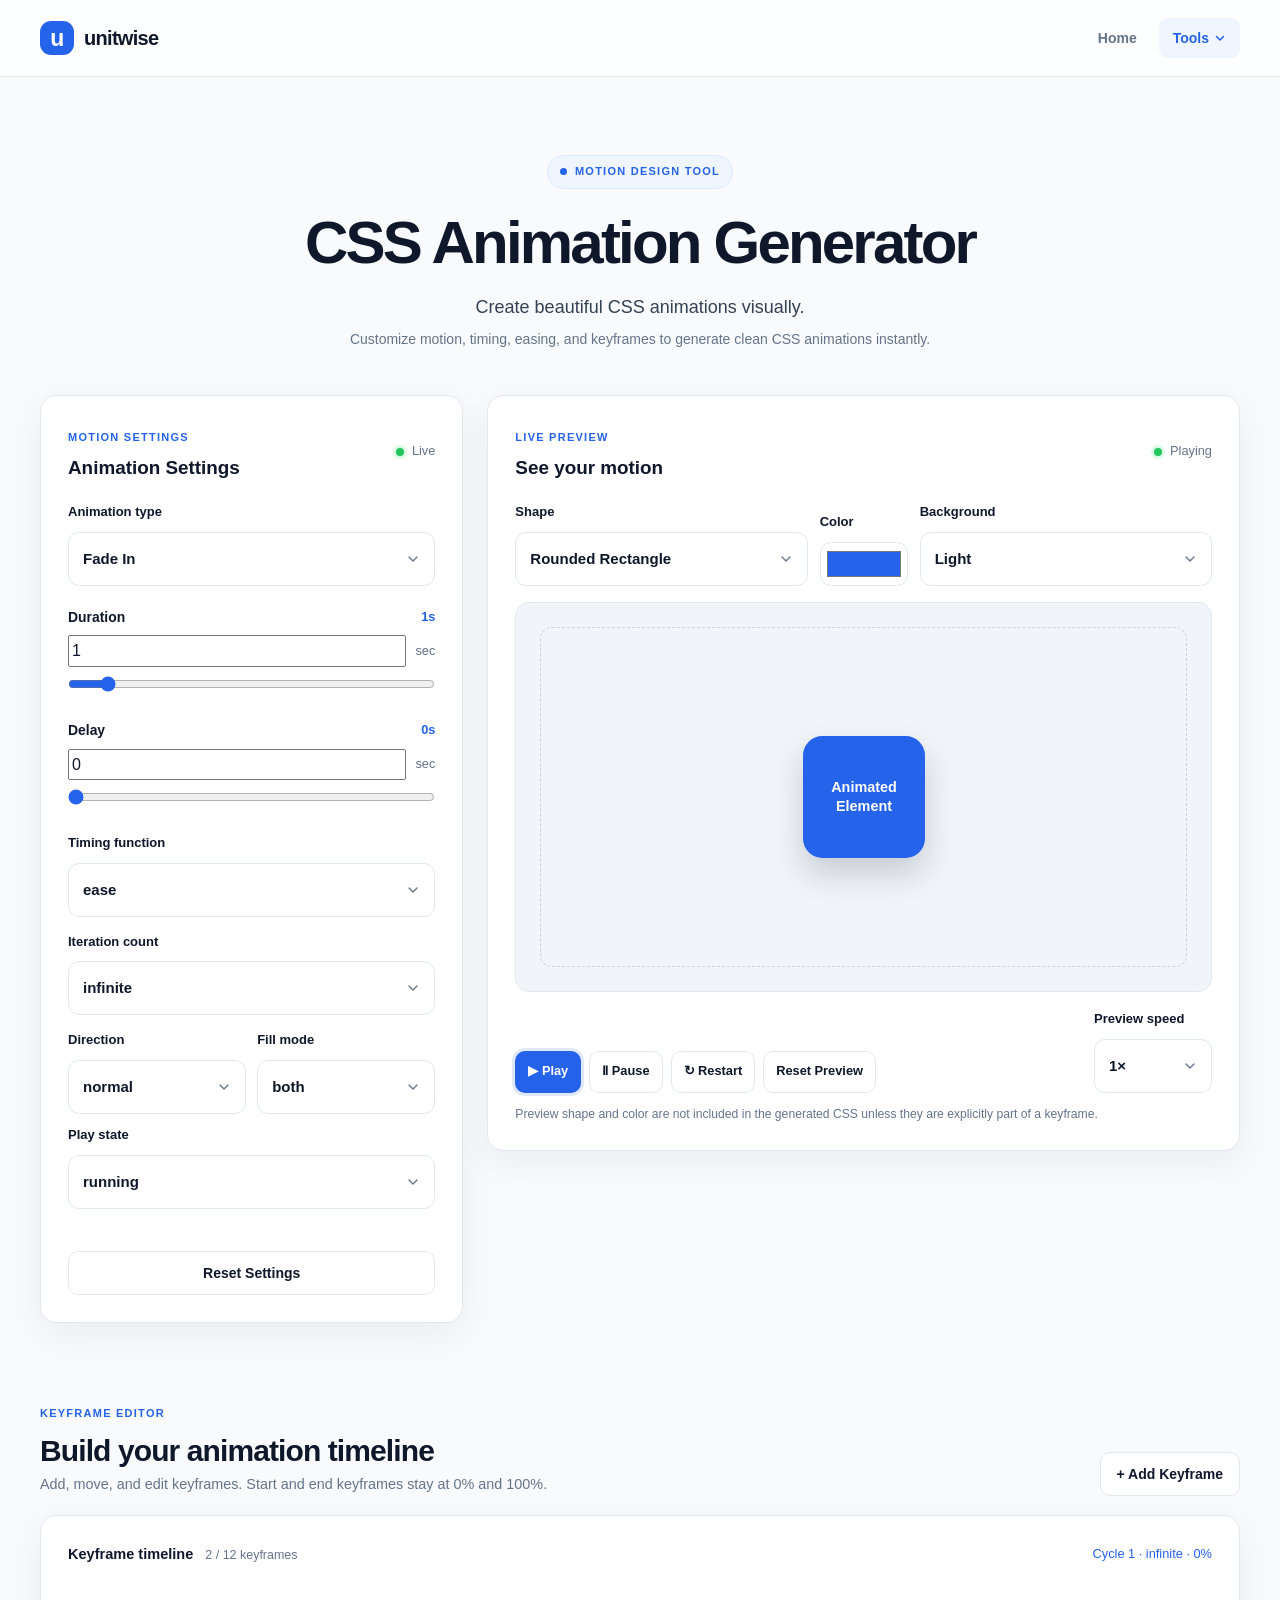
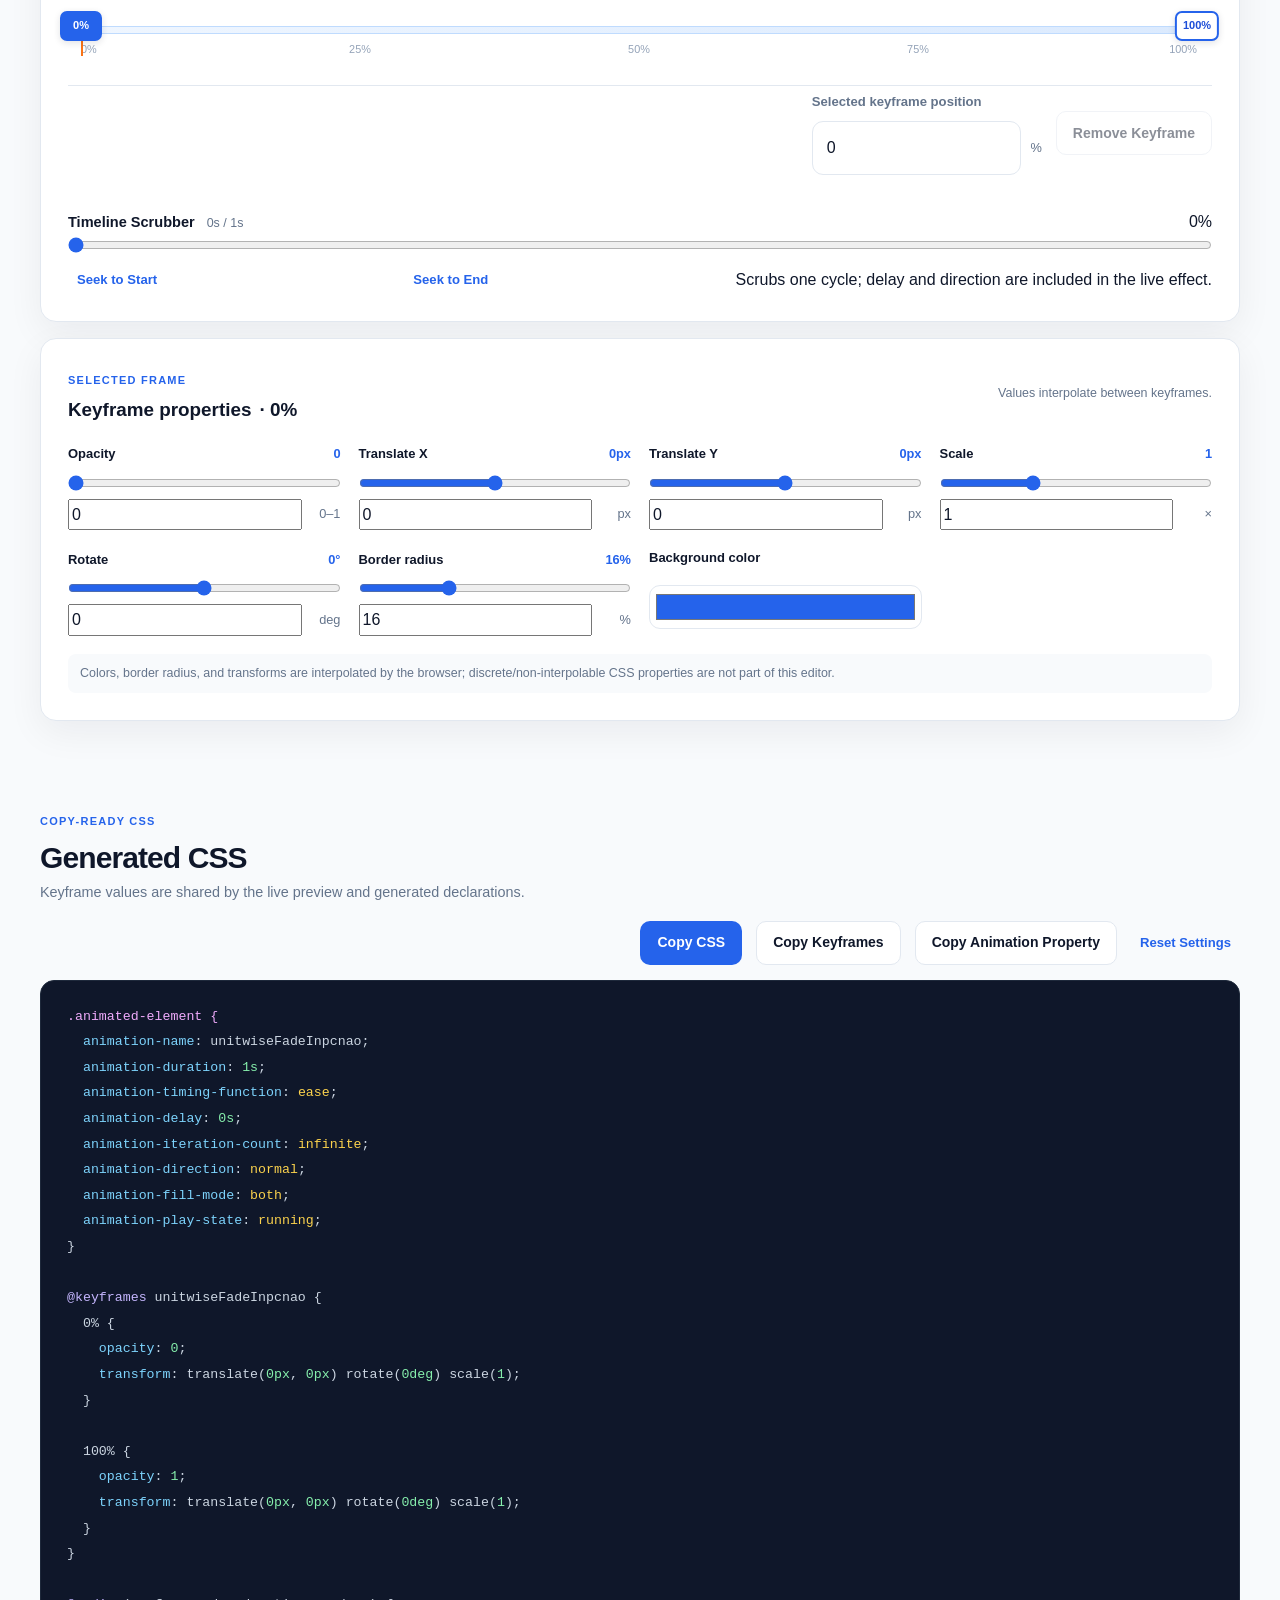
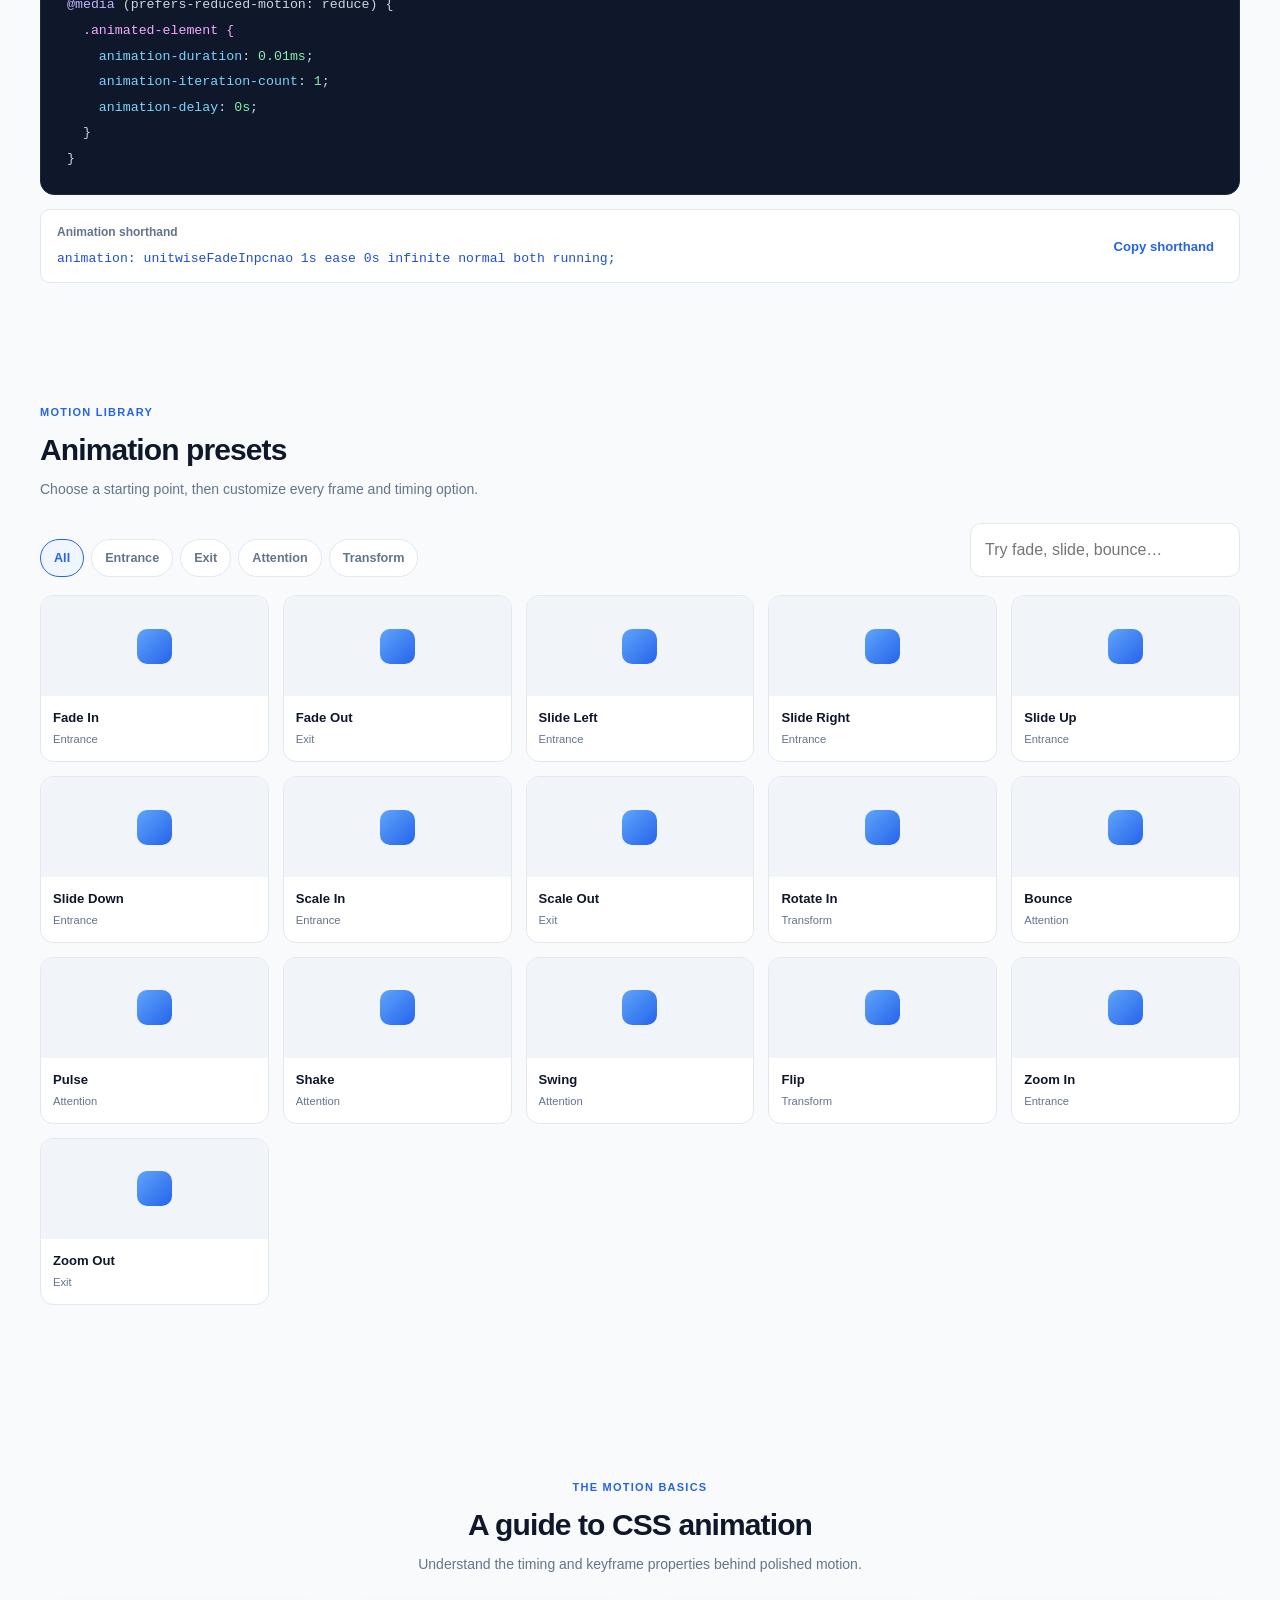
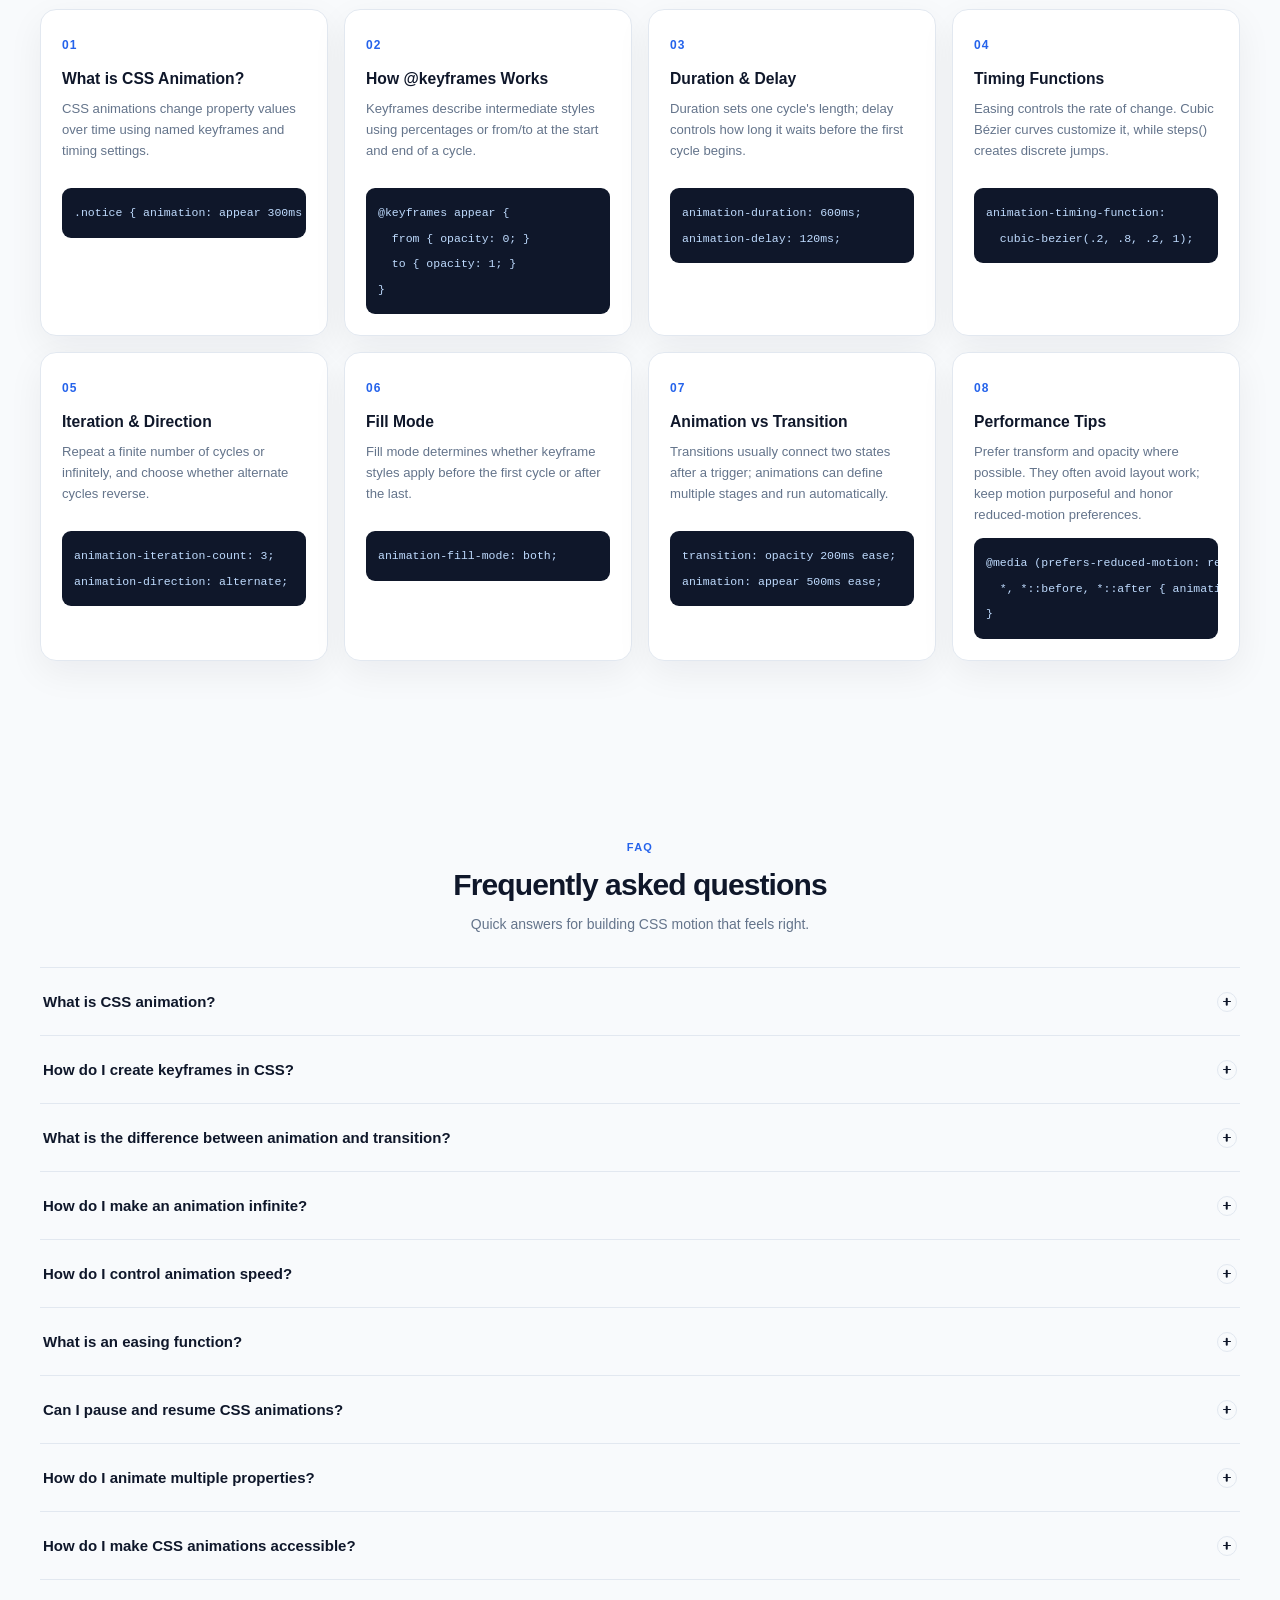
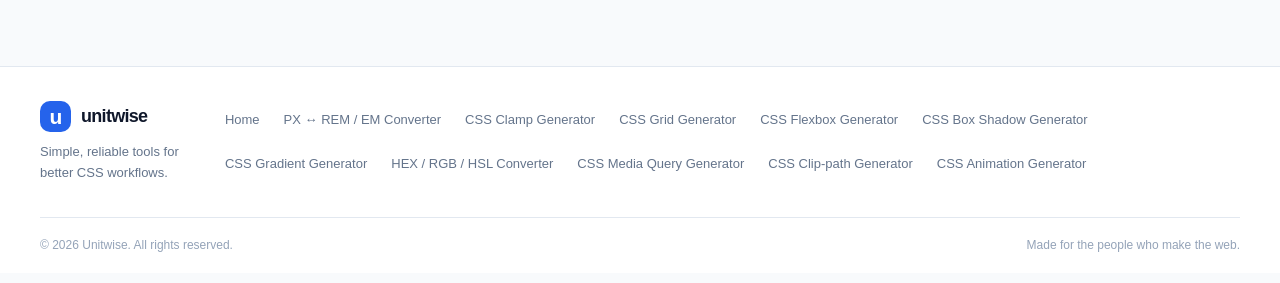
==== animation.html @ 5a938ad3 "adsite adsite" ====
﻿<!doctype html>
<html lang="en">
<head>
  <meta charset="utf-8">
  <meta name="viewport" content="width=device-width, initial-scale=1">
  <meta name="description" content="Design, preview, and generate accessible CSS animations with a visual keyframe timeline editor.">
  <meta name="theme-color" content="#f8fafc">
  <title>CSS Animation Generator | Unitwise</title>
  <link rel="stylesheet" href="assets/css/normalize.css">
  <link rel="stylesheet" href="assets/css/reset.css">
  <link rel="stylesheet" href="assets/css/commons.css?v=2">
  <link rel="stylesheet" href="assets/css/animation.css">
  <link rel="stylesheet" href="assets/css/responsive.css">
  <script src="https://code.jquery.com/jquery-3.7.1.min.js" integrity="sha256-/JqT3SQfawRcv/BIHPThkBvs0OEvtFFmqPF/lYI/Cxo=" crossorigin="anonymous"></script>
  <script src="assets/js/common.js?v=2"></script>
  <script src="assets/js/animation.js"></script>
</head>
<body data-page="animation">
  <a class="skip-link" href="#main-content">Skip to content</a>
  <div id="header"></div>
  <main id="main-content">
    <section class="hero container" aria-labelledby="hero-title">
      <span class="eyebrow"><span class="eyebrow__dot" aria-hidden="true"></span>MOTION DESIGN TOOL</span>
      <h1 id="hero-title">CSS Animation Generator</h1>
      <p class="hero__lead">Create beautiful CSS animations visually.</p>
      <p class="hero__description">Customize motion, timing, easing, and keyframes to generate clean CSS animations instantly.</p>
    </section>

    <section class="animation-workspace container" aria-label="Animation settings and live preview">
      <section class="animation-settings card" aria-labelledby="animation-settings-title">
        <div class="animation-panel-heading">
        <div><span class="eyebrow">MOTION SETTINGS</span><h2 id="animation-settings-title">Animation Settings <span class="animation-preset-status" id="animation-preset-status" hidden>Modified</span></h2></div>
          <span class="animation-live-badge"><i aria-hidden="true"></i> Live</span>
        </div>
        <div class="field-group animation-type-field"><label for="animation-type">Animation type</label>
          <select id="animation-type">
            <option value="fade-in" selected>Fade In</option><option value="fade-out">Fade Out</option>
            <option value="slide-in">Slide In</option><option value="slide-out">Slide Out</option>
            <option value="scale-in">Scale In</option><option value="scale-out">Scale Out</option>
            <option value="rotate">Rotate</option><option value="bounce">Bounce</option>
            <option value="pulse">Pulse</option><option value="shake">Shake</option>
            <option value="swing">Swing</option><option value="flip">Flip</option>
            <option value="zoom-in">Zoom In</option><option value="zoom-out">Zoom Out</option>
            <option value="custom">Custom Animation</option>
          </select>
        </div>
        <div class="animation-measure-control">
          <label for="animation-duration">Duration <output id="animation-duration-output">1s</output></label>
          <div class="animation-measure-row"><input id="animation-duration" type="number" min="0.1" max="10" step="0.1" value="1" inputmode="decimal" aria-describedby="animation-validation"><span>sec</span></div>
          <input class="animation-range" id="animation-duration-range" type="range" min="0.1" max="10" step="0.1" value="1" aria-label="Animation duration slider">
        </div>
        <div class="animation-measure-control">
          <label for="animation-delay">Delay <output id="animation-delay-output">0s</output></label>
          <div class="animation-measure-row"><input id="animation-delay" type="number" min="0" max="5" step="0.1" value="0" inputmode="decimal" aria-describedby="animation-validation"><span>sec</span></div>
          <input class="animation-range" id="animation-delay-range" type="range" min="0" max="5" step="0.1" value="0" aria-label="Animation delay slider">
        </div>
        <div class="field-group"><label for="animation-easing">Timing function</label>
          <select id="animation-easing"><option value="linear">linear</option><option value="ease" selected>ease</option><option value="ease-in">ease-in</option><option value="ease-out">ease-out</option><option value="ease-in-out">ease-in-out</option><option value="cubic-bezier">cubic-bezier</option><option value="steps">steps</option></select>
        </div>
        <fieldset class="animation-subsettings" id="cubic-settings" hidden>
          <legend>Cubic-bezier curve</legend>
          <div class="animation-bezier-grid">
            <div class="field-group"><label for="bezier-x1">x1</label><input id="bezier-x1" type="number" min="0" max="1" step="0.01" value="0.25"></div>
            <div class="field-group"><label for="bezier-y1">y1</label><input id="bezier-y1" type="number" min="-5" max="5" step="0.1" value="0.1"></div>
            <div class="field-group"><label for="bezier-x2">x2</label><input id="bezier-x2" type="number" min="0" max="1" step="0.01" value="0.25"></div>
            <div class="field-group"><label for="bezier-y2">y2</label><input id="bezier-y2" type="number" min="-5" max="5" step="0.1" value="1"></div>
          </div>
        </fieldset>
        <fieldset class="animation-subsettings" id="steps-settings" hidden>
          <legend>Steps easing</legend>
          <div class="animation-steps-grid">
            <div class="field-group"><label for="animation-step-count">Step count</label><input id="animation-step-count" type="number" min="1" max="100" step="1" value="4"></div>
            <div class="field-group"><label for="animation-step-position">Step position</label><select id="animation-step-position"><option value="jump-start">jump-start</option><option value="jump-end" selected>jump-end</option><option value="jump-none">jump-none</option><option value="jump-both">jump-both</option></select></div>
          </div>
        </fieldset>
        <div class="field-group"><label for="animation-iteration">Iteration count</label>
          <select id="animation-iteration"><option value="1">1</option><option value="2">2</option><option value="3">3</option><option value="5">5</option><option value="10">10</option><option value="infinite" selected>infinite</option><option value="custom">Custom</option></select>
        </div>
        <div class="field-group animation-custom-count" id="custom-iteration-control" hidden><label for="animation-custom-iteration">Custom iterations</label><input id="animation-custom-iteration" type="number" min="0" max="10000" step="0.1" value="1" inputmode="decimal"></div>
        <div class="animation-select-grid">
          <div class="field-group"><label for="animation-direction">Direction</label><select id="animation-direction"><option value="normal" selected>normal</option><option value="reverse">reverse</option><option value="alternate">alternate</option><option value="alternate-reverse">alternate-reverse</option></select></div>
          <div class="field-group"><label for="animation-fill">Fill mode</label><select id="animation-fill"><option value="none">none</option><option value="forwards">forwards</option><option value="backwards">backwards</option><option value="both" selected>both</option></select></div>
          <div class="field-group"><label for="animation-play-state">Play state</label><select id="animation-play-state"><option value="running" selected>running</option><option value="paused">paused</option></select></div>
        </div>
        <p class="animation-validation" id="animation-validation" role="alert" aria-live="polite"></p>
        <button class="button button--secondary animation-settings-reset" id="reset-animation-settings" type="button">Reset Settings</button>
      </section>

      <section class="animation-preview-panel card" aria-labelledby="animation-preview-title">
        <div class="animation-panel-heading">
          <div><span class="eyebrow">LIVE PREVIEW</span><h2 id="animation-preview-title">See your motion</h2></div>
          <span class="animation-play-status" id="animation-play-status" role="status" aria-live="polite"><i aria-hidden="true"></i> Playing</span>
        </div>
        <div class="animation-preview-options">
          <div class="field-group"><label for="preview-shape">Shape</label><select id="preview-shape"><option value="square">Square</option><option value="circle">Circle</option><option value="rounded" selected>Rounded Rectangle</option><option value="text">Text</option></select></div>
          <div class="field-group animation-color-field"><label for="preview-color">Color</label><input id="preview-color" type="color" value="#2563eb"></div>
          <div class="field-group"><label for="preview-background">Background</label><select id="preview-background"><option value="light" selected>Light</option><option value="dark">Dark</option><option value="checkerboard">Checkerboard</option></select></div>
        </div>
        <div class="animation-preview-stage animation-preview-stage--light" id="animation-preview-stage">
          <div class="animation-motion-guide" aria-hidden="true"></div>
          <div class="animated-element animated-element--rounded" id="animated-element" aria-label="Animated element preview"><span>Animated<br>Element</span></div>
          <span class="animation-preview-hint" id="preview-motion-note" hidden>Preview animation is paused because reduced motion is enabled. Use Play to opt in.</span>
        </div>
        <div class="animation-playback-row">
          <div class="animation-playback-buttons" role="group" aria-label="Animation playback controls">
            <button class="button button--copy" id="preview-play" type="button" aria-label="Play animation">▶ Play</button>
            <button class="button button--secondary" id="preview-pause" type="button" aria-label="Pause animation">Ⅱ Pause</button>
            <button class="button button--secondary" id="preview-restart" type="button" aria-label="Restart animation">↻ Restart</button>
            <button class="button button--secondary" id="preview-reset" type="button" aria-label="Reset preview to start">Reset Preview</button>
          </div>
          <div class="field-group animation-speed-field"><label for="preview-speed">Preview speed</label><select id="preview-speed"><option value="0.5">0.5×</option><option value="1" selected>1×</option><option value="1.5">1.5×</option><option value="2">2×</option></select></div>
        </div>
        <p class="animation-preview-disclaimer">Preview shape and color are not included in the generated CSS unless they are explicitly part of a keyframe.</p>
      </section>
    </section>

    <section class="animation-timeline-section container" aria-labelledby="animation-timeline-title">
      <div class="section-heading animation-section-heading"><div><span class="eyebrow">KEYFRAME EDITOR</span><h2 id="animation-timeline-title">Build your animation timeline</h2><p>Add, move, and edit keyframes. Start and end keyframes stay at 0% and 100%.</p></div><button class="button button--secondary" id="add-keyframe" type="button">+ Add Keyframe</button></div>
      <div class="animation-timeline-card card">
        <div class="animation-timeline-toolbar"><div><strong>Keyframe timeline</strong><span id="keyframe-count">2 / 12 keyframes</span></div><div class="animation-cycle-indicator" id="animation-cycle-indicator" role="status">Cycle 1 · 0%</div></div>
        <div class="animation-timeline" id="animation-timeline" role="group" aria-label="Keyframe timeline from 0 to 100 percent">
          <div class="animation-timeline-track" aria-hidden="true"></div>
          <div class="animation-tick animation-tick--start" aria-hidden="true">0%</div><div class="animation-tick animation-tick--quarter" aria-hidden="true">25%</div><div class="animation-tick animation-tick--half" aria-hidden="true">50%</div><div class="animation-tick animation-tick--three-quarter" aria-hidden="true">75%</div><div class="animation-tick animation-tick--end" aria-hidden="true">100%</div>
          <div id="keyframe-markers"></div>
          <div class="animation-playhead" id="animation-playhead" aria-hidden="true"></div>
        </div>
        <div class="animation-keyframe-actions">
          <div class="field-group animation-offset-control"><label for="selected-keyframe-offset">Selected keyframe position</label><div class="animation-measure-row"><input id="selected-keyframe-offset" type="number" min="0" max="100" step="0.1" value="0"><span>%</span></div></div>
          <button class="button button--secondary" id="remove-keyframe" type="button" disabled>Remove Keyframe</button>
        </div>
        <p class="animation-validation" id="keyframe-validation" role="alert" aria-live="polite"></p>
        <div class="animation-scrubber">
          <div class="animation-scrubber-heading"><div><strong>Timeline Scrubber</strong><span id="scrubber-time">0.00s / 1.00s</span></div><span id="scrubber-progress">0%</span></div>
          <input id="animation-scrubber" type="range" min="0" max="100" step="0.1" value="0" aria-label="Scrub through one animation cycle">
          <div class="animation-scrubber-controls"><button class="text-button" id="seek-start" type="button">Seek to Start</button><button class="text-button" id="seek-end" type="button">Seek to End</button><span>Scrubs one cycle; delay and direction are included in the live effect.</span></div>
        </div>
      </div>
      <section class="keyframe-properties card" aria-labelledby="keyframe-properties-title">
        <div class="animation-panel-heading"><div><span class="eyebrow">SELECTED FRAME</span><h3 id="keyframe-properties-title">Keyframe properties <span id="selected-keyframe-label">· 0%</span></h3></div><span class="animation-property-note">Values interpolate between keyframes.</span></div>
        <div class="keyframe-property-grid">
          <div class="animation-property-control"><label for="kf-opacity">Opacity <output id="kf-opacity-output">0</output></label><input id="kf-opacity" type="range" min="0" max="1" step="0.01" value="0"><div class="animation-measure-row"><input id="kf-opacity-number" type="number" min="0" max="1" step="0.01" value="0"><span>0–1</span></div></div>
          <div class="animation-property-control"><label for="kf-translate-x">Translate X <output id="kf-translate-x-output">0px</output></label><input id="kf-translate-x" type="range" min="-300" max="300" step="1" value="0"><div class="animation-measure-row"><input id="kf-translate-x-number" type="number" min="-300" max="300" step="1" value="0"><span>px</span></div></div>
          <div class="animation-property-control"><label for="kf-translate-y">Translate Y <output id="kf-translate-y-output">0px</output></label><input id="kf-translate-y" type="range" min="-300" max="300" step="1" value="0"><div class="animation-measure-row"><input id="kf-translate-y-number" type="number" min="-300" max="300" step="1" value="0"><span>px</span></div></div>
          <div class="animation-property-control"><label for="kf-scale">Scale <output id="kf-scale-output">1</output></label><input id="kf-scale" type="range" min="0" max="3" step="0.01" value="1"><div class="animation-measure-row"><input id="kf-scale-number" type="number" min="0" max="3" step="0.01" value="1"><span>×</span></div></div>
          <div class="animation-property-control"><label for="kf-rotate">Rotate <output id="kf-rotate-output">0°</output></label><input id="kf-rotate" type="range" min="-360" max="360" step="1" value="0"><div class="animation-measure-row"><input id="kf-rotate-number" type="number" min="-360" max="360" step="1" value="0"><span>deg</span></div></div>
          <div class="animation-property-control"><label for="kf-radius">Border radius <output id="kf-radius-output">16%</output></label><input id="kf-radius" type="range" min="0" max="50" step="1" value="16"><div class="animation-measure-row"><input id="kf-radius-number" type="number" min="0" max="50" step="1" value="16"><span>%</span></div></div>
          <div class="field-group animation-keyframe-color"><label for="kf-background-color">Background color</label><input id="kf-background-color" type="color" value="#2563eb"></div>
        </div>
        <p class="animation-property-note animation-property-warning">Colors, border radius, and transforms are interpolated by the browser; discrete/non-interpolable CSS properties are not part of this editor.</p>
      </section>
    </section>

    <section class="animation-code-section container" aria-labelledby="animation-code-title">
      <div class="section-heading animation-section-heading"><div><span class="eyebrow">COPY-READY CSS</span><h2 id="animation-code-title">Generated CSS</h2><p>Keyframe values are shared by the live preview and generated declarations.</p></div></div>
      <div class="animation-code-actions">
        <button class="button button--copy" id="copy-animation-css" type="button">Copy CSS</button>
        <button class="button button--secondary" id="copy-keyframes-css" type="button">Copy Keyframes</button>
        <button class="button button--secondary" id="copy-animation-property" type="button">Copy Animation Property</button>
        <button class="text-button" id="reset-animation-code" type="button">Reset Settings</button>
      </div>
      <div class="animation-code-window"><pre><code id="generated-animation-css" aria-live="polite" aria-atomic="true"></code></pre></div>
      <div class="animation-shorthand"><div><strong>Animation shorthand</strong><code id="generated-animation-shorthand"></code></div><button class="text-button" id="copy-animation-shorthand" type="button">Copy shorthand</button></div>
      <p class="animation-copy-status" id="animation-copy-status" role="status" aria-live="polite"></p>
    </section>

    <section class="animation-presets-section container" aria-labelledby="animation-presets-title">
      <div class="section-heading"><div><span class="eyebrow">MOTION LIBRARY</span><h2 id="animation-presets-title">Animation presets</h2><p>Choose a starting point, then customize every frame and timing option.</p></div></div>
      <div class="animation-preset-tools">
        <div class="animation-preset-filters" role="group" aria-label="Filter presets by category">
          <button class="animation-filter is-active" type="button" data-category="all" aria-pressed="true">All</button>
          <button class="animation-filter" type="button" data-category="entrance" aria-pressed="false">Entrance</button>
          <button class="animation-filter" type="button" data-category="exit" aria-pressed="false">Exit</button>
          <button class="animation-filter" type="button" data-category="attention" aria-pressed="false">Attention</button>
          <button class="animation-filter" type="button" data-category="transform" aria-pressed="false">Transform</button>
        </div>
        <div class="field-group animation-preset-search"><label for="search-animation-presets">Search presets</label><input id="search-animation-presets" type="search" placeholder="Try fade, slide, bounce…" autocomplete="off"></div>
      </div>
      <div class="animation-preset-grid" id="animation-presets"></div>
      <p class="animation-empty-presets" id="animation-empty-presets" hidden>No presets match that search. Try another term or category.</p>
    </section>

    <section class="animation-guide-section" aria-labelledby="animation-guide-title">
      <div class="container"><div class="section-heading section-heading--center"><span class="eyebrow">THE MOTION BASICS</span><h2 id="animation-guide-title">A guide to CSS animation</h2><p>Understand the timing and keyframe properties behind polished motion.</p></div>
        <div class="animation-guide-grid">
          <article class="animation-guide-card card"><span>01</span><h3>What is CSS Animation?</h3><p>CSS animations change property values over time using named keyframes and timing settings.</p><pre><code>.notice { animation: appear 300ms ease-out; }</code></pre></article>
          <article class="animation-guide-card card"><span>02</span><h3>How @keyframes Works</h3><p>Keyframes describe intermediate styles using percentages or from/to at the start and end of a cycle.</p><pre><code>@keyframes appear {
  from { opacity: 0; }
  to { opacity: 1; }
}</code></pre></article>
          <article class="animation-guide-card card"><span>03</span><h3>Duration &amp; Delay</h3><p>Duration sets one cycle's length; delay controls how long it waits before the first cycle begins.</p><pre><code>animation-duration: 600ms;
animation-delay: 120ms;</code></pre></article>
          <article class="animation-guide-card card"><span>04</span><h3>Timing Functions</h3><p>Easing controls the rate of change. Cubic Bézier curves customize it, while steps() creates discrete jumps.</p><pre><code>animation-timing-function:
  cubic-bezier(.2, .8, .2, 1);</code></pre></article>
          <article class="animation-guide-card card"><span>05</span><h3>Iteration &amp; Direction</h3><p>Repeat a finite number of cycles or infinitely, and choose whether alternate cycles reverse.</p><pre><code>animation-iteration-count: 3;
animation-direction: alternate;</code></pre></article>
          <article class="animation-guide-card card"><span>06</span><h3>Fill Mode</h3><p>Fill mode determines whether keyframe styles apply before the first cycle or after the last.</p><pre><code>animation-fill-mode: both;</code></pre></article>
          <article class="animation-guide-card card"><span>07</span><h3>Animation vs Transition</h3><p>Transitions usually connect two states after a trigger; animations can define multiple stages and run automatically.</p><pre><code>transition: opacity 200ms ease;
animation: appear 500ms ease;</code></pre></article>
          <article class="animation-guide-card card"><span>08</span><h3>Performance Tips</h3><p>Prefer transform and opacity where possible. They often avoid layout work; keep motion purposeful and honor reduced-motion preferences.</p><pre><code>@media (prefers-reduced-motion: reduce) {
  *, *::before, *::after { animation-duration: .01ms; }
}</code></pre></article>
        </div>
      </div>
    </section>

    <section class="faq-section animation-faq container" aria-labelledby="animation-faq-title">
      <div class="section-heading section-heading--center"><span class="eyebrow">FAQ</span><h2 id="animation-faq-title">Frequently asked questions</h2><p>Quick answers for building CSS motion that feels right.</p></div>
      <div class="faq-list">
        <article class="faq-item"><h3><button class="faq-question" id="animation-faq-q1" type="button" aria-expanded="false" aria-controls="animation-faq-a1"><span>What is CSS animation?</span><span class="faq-icon" aria-hidden="true"></span></button></h3><div class="faq-answer" id="animation-faq-a1" role="region" aria-labelledby="animation-faq-q1" hidden><p>CSS animation changes CSS property values over time using @keyframes and animation timing properties.</p></div></article>
        <article class="faq-item"><h3><button class="faq-question" id="animation-faq-q2" type="button" aria-expanded="false" aria-controls="animation-faq-a2"><span>How do I create keyframes in CSS?</span><span class="faq-icon" aria-hidden="true"></span></button></h3><div class="faq-answer" id="animation-faq-a2" role="region" aria-labelledby="animation-faq-q2" hidden><p>Declare a named @keyframes rule and describe styles at offsets such as 0%, 50%, and 100%, then reference its name from an animation property.</p></div></article>
        <article class="faq-item"><h3><button class="faq-question" id="animation-faq-q3" type="button" aria-expanded="false" aria-controls="animation-faq-a3"><span>What is the difference between animation and transition?</span><span class="faq-icon" aria-hidden="true"></span></button></h3><div class="faq-answer" id="animation-faq-a3" role="region" aria-labelledby="animation-faq-q3" hidden><p>A transition interpolates between states when a property changes, while an animation uses keyframes and can run, repeat, or reverse independently.</p></div></article>
        <article class="faq-item"><h3><button class="faq-question" id="animation-faq-q4" type="button" aria-expanded="false" aria-controls="animation-faq-a4"><span>How do I make an animation infinite?</span><span class="faq-icon" aria-hidden="true"></span></button></h3><div class="faq-answer" id="animation-faq-a4" role="region" aria-labelledby="animation-faq-q4" hidden><p>Set animation-iteration-count to infinite. Consider whether continuous motion is useful and provide a reduced-motion alternative.</p></div></article>
        <article class="faq-item"><h3><button class="faq-question" id="animation-faq-q5" type="button" aria-expanded="false" aria-controls="animation-faq-a5"><span>How do I control animation speed?</span><span class="faq-icon" aria-hidden="true"></span></button></h3><div class="faq-answer" id="animation-faq-a5" role="region" aria-labelledby="animation-faq-q5" hidden><p>Change animation-duration to control cycle length. This tool's preview speed changes only the preview playback rate, not the generated CSS duration.</p></div></article>
        <article class="faq-item"><h3><button class="faq-question" id="animation-faq-q6" type="button" aria-expanded="false" aria-controls="animation-faq-a6"><span>What is an easing function?</span><span class="faq-icon" aria-hidden="true"></span></button></h3><div class="faq-answer" id="animation-faq-a6" role="region" aria-labelledby="animation-faq-q6" hidden><p>An easing function controls how quickly a property changes during a cycle, from constant linear motion to acceleration, deceleration, or discrete steps.</p></div></article>
        <article class="faq-item"><h3><button class="faq-question" id="animation-faq-q7" type="button" aria-expanded="false" aria-controls="animation-faq-a7"><span>Can I pause and resume CSS animations?</span><span class="faq-icon" aria-hidden="true"></span></button></h3><div class="faq-answer" id="animation-faq-a7" role="region" aria-labelledby="animation-faq-q7" hidden><p>Yes. CSS supports animation-play-state: paused and running. The preview controls pause and resume the animation at its current point.</p></div></article>
        <article class="faq-item"><h3><button class="faq-question" id="animation-faq-q8" type="button" aria-expanded="false" aria-controls="animation-faq-a8"><span>How do I animate multiple properties?</span><span class="faq-icon" aria-hidden="true"></span></button></h3><div class="faq-answer" id="animation-faq-a8" role="region" aria-labelledby="animation-faq-q8" hidden><p>Include the properties in each keyframe. Transform components should be combined in one transform declaration so they do not override each other.</p></div></article>
        <article class="faq-item"><h3><button class="faq-question" id="animation-faq-q9" type="button" aria-expanded="false" aria-controls="animation-faq-a9"><span>How do I make CSS animations accessible?</span><span class="faq-icon" aria-hidden="true"></span></button></h3><div class="faq-answer" id="animation-faq-a9" role="region" aria-labelledby="animation-faq-q9" hidden><p>Keep motion purposeful, avoid flashing, provide a pause option for persistent motion, and respect prefers-reduced-motion.</p></div></article>
      </div>
    </section>
  </main>
  <div id="footer"></div>
</body>
</html>
---- assets/css/commons.css ----
:root {
  color-scheme: light;
  --color-primary: #2563eb;
  --color-primary-dark: #1d4ed8;
  --color-primary-soft: #eff6ff;
  --color-background: #f8fafc;
  --color-surface: #ffffff;
  --color-text: #0f172a;
  --color-text-secondary: #64748b;
  --color-text-muted: #94a3b8;
  --color-border: #e2e8f0;
  --color-border-strong: #cbd5e1;
  --color-success: #15803d;
  --color-error: #b91c1c;
  --font-sans: Inter, Pretendard, -apple-system, BlinkMacSystemFont, "Segoe UI", sans-serif;
  --font-mono: "SFMono-Regular", Consolas, "Liberation Mono", monospace;
  --container-width: 1200px;
  --space-1: 4px;
  --space-2: 8px;
  --space-3: 12px;
  --space-4: 16px;
  --space-5: 24px;
  --space-6: 32px;
  --space-7: 48px;
  --space-8: 64px;
  --radius-small: 10px;
  --radius-medium: 16px;
  --radius-large: 22px;
  --shadow-card: 0 12px 36px rgb(15 23 42 / 6%);
  --transition-fast: 180ms ease;
}

body {
  background: var(--color-background);
  color: var(--color-text);
  font-family: var(--font-sans);
  font-size: 16px;
  line-height: 1.6;
  -webkit-font-smoothing: antialiased;
}

button,
input,
select {
  color: inherit;
}

button:focus-visible,
a:focus-visible,
input:focus-visible,
select:focus-visible,
.table-scroll:focus-visible {
  outline: 3px solid rgb(37 99 235 / 35%);
  outline-offset: 3px;
}

.container {
  width: min(calc(100% - 48px), var(--container-width));
  margin-inline: auto;
}

.skip-link {
  position: fixed;
  z-index: 20;
  top: 12px;
  left: 12px;
  padding: 10px 16px;
  transform: translateY(-160%);
  border-radius: var(--radius-small);
  background: var(--color-text);
  color: white;
  transition: transform var(--transition-fast);
}

.skip-link:focus {
  transform: translateY(0);
}

.site-header {
  position: relative;
  z-index: 5;
  border-bottom: 1px solid rgb(226 232 240 / 80%);
  background: rgb(255 255 255 / 92%);
}

.site-header__inner {
  display: flex;
  min-height: 76px;
  align-items: center;
  justify-content: space-between;
}

.brand {
  display: inline-flex;
  align-items: center;
  gap: 10px;
  color: var(--color-text);
  font-size: 20px;
  font-weight: 750;
  letter-spacing: -0.7px;
}

.brand__mark {
  display: grid;
  width: 34px;
  height: 34px;
  place-items: center;
  border-radius: 11px;
  background: var(--color-primary);
  color: white;
  font-size: 23px;
  font-weight: 800;
  line-height: 1;
}

.site-nav {
  display: flex;
  align-items: center;
  gap: 8px;
}

.site-nav__dropdown {
  position: relative;
}

.site-nav__dropdown-toggle {
  display: inline-flex;
  align-items: center;
  gap: 5px;
  border: 0;
  background: transparent;
  cursor: pointer;
}

.site-nav__dropdown-icon {
  width: 12px;
  height: 12px;
  stroke: currentColor;
  stroke-width: 1.5;
  opacity: 0.7;
  transition: opacity var(--transition-fast), color var(--transition-fast), stroke var(--transition-fast);
  flex-shrink: 0;
  pointer-events: none;
  background: none;
  border: 0;
  box-shadow: none;
  transform: none !important;
}

.site-nav__dropdown-toggle:hover .site-nav__dropdown-icon,
.site-nav__dropdown-toggle:focus-visible .site-nav__dropdown-icon,
.site-nav__dropdown-toggle.is-active .site-nav__dropdown-icon,
.site-nav__dropdown-toggle[aria-expanded="true"] .site-nav__dropdown-icon {
  opacity: 1;
  color: var(--color-primary);
  transform: none !important;
}

.site-nav__dropdown-menu {
  position: absolute;
  z-index: 10;
  top: calc(100% + 8px);
  right: 0;
  display: grid;
  width: 300px;
  max-height: min(76vh, 560px);
  overflow-y: auto;
  gap: 8px;
  padding: 12px;
  border: 1px solid var(--color-border);
  border-radius: 13px;
  background: white;
  box-shadow: var(--shadow-card);
  opacity: 0;
  visibility: hidden;
  pointer-events: none;
  transform: translateY(-6px);
  transition: opacity var(--transition-fast), transform var(--transition-fast), visibility var(--transition-fast);
}

.site-nav__dropdown-menu.is-open {
  opacity: 1;
  visibility: visible;
  pointer-events: auto;
  transform: translateY(0);
}

.site-nav__dropdown-menu.is-closing {
  opacity: 0;
  visibility: hidden;
  pointer-events: none;
  transform: translateY(-6px);
}

.site-nav__dropdown-group {
  display: grid;
  gap: 2px;
}

.site-nav__dropdown-category {
  margin: 3px 9px 2px;
  color: var(--color-text-muted);
  font-size: 10px;
  font-weight: 750;
  letter-spacing: 0.11em;
  line-height: 1.4;
  text-transform: uppercase;
}

.site-nav__dropdown-menu[hidden]:not(.is-open):not(.is-closing) {
  display: none;
}

.site-nav__dropdown-menu .site-nav__link {
  font-size: 13px;
}

.site-nav__link {
  padding: 9px 14px;
  border-radius: 9px;
  color: var(--color-text-secondary);
  font-size: 14px;
  font-weight: 550;
  transition: color var(--transition-fast), background var(--transition-fast);
}

.site-nav__link:hover,
.site-nav__link.is-active,
.site-nav__dropdown-toggle[aria-expanded="true"] {
  background: var(--color-primary-soft);
  color: var(--color-primary);
}

.menu-toggle {
  display: none;
  width: 44px;
  height: 44px;
  align-items: center;
  justify-content: center;
  flex-direction: column;
  gap: 5px;
  border: 1px solid var(--color-border);
  border-radius: 12px;
  background: white;
}

.menu-toggle span {
  width: 18px;
  height: 2px;
  border-radius: 2px;
  background: var(--color-text);
  transition: transform var(--transition-fast), opacity var(--transition-fast);
}

.button {
  display: inline-flex;
  min-height: 44px;
  align-items: center;
  justify-content: center;
  gap: 9px;
  padding: 0 16px;
  border: 1px solid transparent;
  border-radius: 10px;
  font-size: 14px;
  font-weight: 650;
  transition: background var(--transition-fast), border-color var(--transition-fast), color var(--transition-fast), transform var(--transition-fast);
}

.button:active,
.swap-button:active {
  transform: translateY(1px);
}

.button--copy {
  background: var(--color-primary);
  color: white;
}

.button--copy:hover {
  background: var(--color-primary-dark);
}

.button--copy svg,
.text-button svg {
  width: 17px;
  height: 17px;
  fill: none;
  stroke: currentColor;
  stroke-linecap: round;
  stroke-linejoin: round;
  stroke-width: 1.8;
}

.field-group {
  display: grid;
  min-width: 0;
  gap: 9px;
}

.field-group label {
  color: var(--color-text);
  font-size: 13px;
  font-weight: 650;
}

.field-group label span {
  color: var(--color-text-muted);
  font-weight: 450;
}

.field-group input,
.field-group select {
  width: 100%;
  min-width: 0;
  height: 54px;
  border: 1px solid var(--color-border);
  border-radius: 11px;
  background-color: white;
  color: var(--color-text);
  transition: border-color var(--transition-fast), box-shadow var(--transition-fast);
}

.field-group input {
  padding: 0 14px;
  font-variant-numeric: tabular-nums;
}

.field-group select {
  padding: 0 38px 0 14px;
  appearance: none;
  background-image: url("data:image/svg+xml,%3Csvg xmlns='http://www.w3.org/2000/svg' width='16' height='16' viewBox='0 0 24 24' fill='none' stroke='%2364758b' stroke-width='2' stroke-linecap='round' stroke-linejoin='round'%3E%3Cpath d='m6 9 6 6 6-6'/%3E%3C/svg%3E");
  background-repeat: no-repeat;
  background-position: right 13px center;
  font-size: 15px;
  font-weight: 650;
}

.field-group input:hover,
.field-group select:hover {
  border-color: var(--color-border-strong);
}

.field-group input:focus,
.field-group select:focus {
  border-color: var(--color-primary);
  outline: none;
  box-shadow: 0 0 0 3px rgb(37 99 235 / 12%);
}

.input-with-select,
.input-with-suffix {
  display: flex;
  min-width: 0;
  align-items: center;
  overflow: hidden;
  border: 1px solid var(--color-border);
  border-radius: 11px;
  background: white;
  transition: border-color var(--transition-fast), box-shadow var(--transition-fast);
}

.input-with-select:focus-within,
.input-with-suffix:focus-within {
  border-color: var(--color-primary);
  box-shadow: 0 0 0 3px rgb(37 99 235 / 12%);
}

.input-with-select input,
.input-with-suffix input {
  height: 52px;
  border: 0;
  border-radius: 0;
  box-shadow: none;
}

.input-with-select input:focus,
.input-with-suffix input:focus {
  border: 0;
  box-shadow: none;
}

.input-with-select select {
  width: 104px;
  height: 52px;
  flex: 0 0 104px;
  border: 0;
  border-left: 1px solid var(--color-border);
  border-radius: 0;
  background-color: #f8fafc;
}

.input-with-suffix span {
  padding: 0 16px;
  color: var(--color-text-secondary);
  font-size: 14px;
}

.section-heading {
  display: flex;
  align-items: flex-end;
  justify-content: space-between;
  gap: 24px;
}

.section-heading--center {
  display: block;
  text-align: center;
}

.section-heading--center h2 {
  margin-top: 9px;
}

.section-heading--center p {
  margin-top: 10px;
}

.section-heading h2 {
  margin-top: 8px;
  font-size: clamp(23px, 2.4vw, 30px);
  font-weight: 720;
  letter-spacing: -0.9px;
  line-height: 1.25;
}

.section-heading p {
  margin-top: 9px;
  color: var(--color-text-secondary);
  font-size: 14px;
}

.eyebrow {
  display: inline-flex;
  align-items: center;
  gap: 8px;
  color: var(--color-primary);
  font-size: 11px;
  font-weight: 750;
  letter-spacing: 1.25px;
}

.hero {
  padding-top: 78px;
  padding-bottom: 45px;
  text-align: center;
}

.hero .eyebrow {
  padding: 7px 12px;
  border: 1px solid #dbeafe;
  border-radius: 999px;
  background: #eff6ff;
}

.eyebrow__dot {
  width: 7px;
  height: 7px;
  border-radius: 50%;
  background: var(--color-primary);
}

.hero h1 {
  margin-top: 20px;
  font-size: clamp(40px, 5vw, 60px);
  font-weight: 760;
  letter-spacing: -2.8px;
  line-height: 1.12;
}

.hero h1 > span {
  color: var(--color-primary);
  font-size: 0.82em;
  font-weight: 500;
}

.hero__lead {
  margin-top: 17px;
  color: #334155;
  font-size: 18px;
}

.hero__description {
  margin-top: 6px;
  color: var(--color-text-secondary);
  font-size: 14px;
}

.card {
  border: 1px solid var(--color-border);
  border-radius: var(--radius-medium);
  background: var(--color-surface);
  box-shadow: var(--shadow-card);
}

.converter-card__badge {
  display: inline-flex;
  align-items: center;
  gap: 7px;
  padding: 7px 11px;
  border: 1px solid var(--color-border);
  border-radius: 999px;
  background: white;
  color: var(--color-text-secondary);
  font-size: 12px;
  white-space: nowrap;
}

.converter-card__badge span {
  color: var(--color-primary);
}

.faq-list {
  margin-top: 32px;
  border-top: 1px solid var(--color-border);
}

.faq-item {
  border-bottom: 1px solid var(--color-border);
}

.faq-item h3 {
  font-size: inherit;
  font-weight: inherit;
}

.faq-question {
  display: flex;
  width: 100%;
  min-height: 67px;
  align-items: center;
  justify-content: space-between;
  gap: 18px;
  padding: 14px 3px;
  border: 0;
  background: transparent;
  color: var(--color-text);
  font-size: 15px;
  font-weight: 630;
  text-align: left;
  transition: color var(--transition-fast);
}

.faq-question:hover,
.faq-question[aria-expanded="true"] {
  color: var(--color-primary);
}

.faq-icon {
  position: relative;
  width: 20px;
  height: 20px;
  flex: 0 0 20px;
  border: 1px solid var(--color-border);
  border-radius: 50%;
}

.faq-icon::before,
.faq-icon::after {
  position: absolute;
  top: 8px;
  left: 5px;
  width: 8px;
  height: 1.5px;
  border-radius: 2px;
  background: currentColor;
  content: "";
}

.faq-icon::after {
  transform: rotate(90deg);
  transition: transform var(--transition-fast);
}

.faq-question[aria-expanded="true"] .faq-icon::after {
  transform: rotate(0);
}

.faq-answer {
  padding: 0 38px 19px 3px;
  color: var(--color-text-secondary);
  font-size: 13px;
  line-height: 1.75;
}

.component-error {
  padding: 14px 24px;
  background: #fff7ed;
  color: #9a3412;
  font-size: 14px;
  text-align: center;
}

.site-footer {
  border-top: 1px solid var(--color-border);
  background: white;
}

.site-footer__main {
  display: flex;
  min-height: 150px;
  align-items: center;
  justify-content: space-between;
  gap: 28px;
}

.brand--footer {
  font-size: 18px;
}

.brand--footer .brand__mark {
  width: 31px;
  height: 31px;
  border-radius: 10px;
  font-size: 21px;
}

.site-footer__about p {
  margin-top: 10px;
  color: var(--color-text-secondary);
  font-size: 13px;
}

.footer-nav {
  display: flex;
  flex-wrap: wrap;
  gap: 24px;
}

.footer-nav a {
  color: var(--color-text-secondary);
  font-size: 13px;
  transition: color var(--transition-fast);
}

.footer-nav a:hover {
  color: var(--color-primary);
}

.site-footer__bottom {
  display: flex;
  min-height: 56px;
  align-items: center;
  justify-content: space-between;
  gap: 12px;
  border-top: 1px solid var(--color-border);
  color: var(--color-text-muted);
  font-size: 12px;
}
---- assets/css/animation.css ----
.animation-workspace {
  display: grid;
  grid-template-columns: minmax(300px, 0.72fr) minmax(0, 1.28fr);
  gap: 24px;
  align-items: start;
  padding-bottom: 76px;
}

.animation-settings,
.animation-preview-panel,
.animation-timeline-card,
.keyframe-properties {
  min-width: 0;
  padding: 27px;
}

.animation-workspace .button--secondary,
.animation-timeline-section .button--secondary,
.animation-code-section .button--secondary {
  border-color: var(--color-border);
  color: var(--color-text);
  background: #fff;
}

.animation-workspace .button--secondary:hover,
.animation-timeline-section .button--secondary:hover,
.animation-code-section .button--secondary:hover {
  border-color: var(--color-border-strong);
  background: #f8fafc;
}

.animation-workspace button:disabled,
.animation-timeline-section button:disabled {
  cursor: not-allowed;
  opacity: 0.48;
}

.animation-workspace .text-button,
.animation-timeline-section .text-button,
.animation-code-section .text-button {
  min-height: 38px;
  padding: 5px 9px;
  border: 0;
  border-radius: 7px;
  color: var(--color-primary);
  background: transparent;
  font: inherit;
  font-size: 0.82rem;
  font-weight: 650;
  cursor: pointer;
}

.animation-workspace .text-button:hover,
.animation-timeline-section .text-button:hover,
.animation-code-section .text-button:hover {
  background: var(--color-primary-soft);
}

.animation-panel-heading,
.animation-section-heading,
.animation-timeline-toolbar,
.animation-scrubber-heading,
.animation-scrubber-controls,
.animation-keyframe-actions,
.animation-playback-row,
.animation-code-actions,
.animation-shorthand,
.animation-preset-tools,
.animation-preset-filters {
  display: flex;
  align-items: center;
  justify-content: space-between;
  gap: 14px;
}

.animation-panel-heading {
  margin-bottom: 22px;
}

.animation-panel-heading h2,
.animation-panel-heading h3 {
  display: flex;
  flex-wrap: wrap;
  align-items: center;
  gap: 8px;
  margin: 6px 0 0;
  color: var(--color-text);
  font-size: 1.18rem;
  line-height: 1.35;
}

.animation-preset-status {
  padding: 3px 8px;
  border-radius: 20px;
  color: #92400e;
  background: #fef3c7;
  font-size: 0.65rem;
  font-weight: 700;
  letter-spacing: 0.02em;
  text-transform: uppercase;
}

.animation-live-badge,
.animation-play-status {
  display: inline-flex;
  align-items: center;
  gap: 8px;
  color: var(--color-text-secondary);
  font-size: 0.8rem;
  white-space: nowrap;
}

.animation-live-badge i,
.animation-play-status i {
  width: 8px;
  height: 8px;
  border-radius: 50%;
  background: #22c55e;
  box-shadow: 0 0 0 3px #dcfce7;
}

.animation-play-status.is-paused i {
  background: #f59e0b;
  box-shadow: 0 0 0 3px #fef3c7;
}

.animation-play-status {
  color: var(--color-text-secondary);
}

.animation-settings .field-group {
  margin-bottom: 15px;
}

.animation-settings .field-group[hidden] {
  display: none;
}

.animation-type-field {
  margin-bottom: 20px !important;
}

.animation-measure-control {
  margin: 15px 0 20px;
}

.animation-measure-control > label,
.animation-property-control > label,
.animation-scrubber-heading,
.animation-timeline-toolbar {
  display: flex;
  align-items: center;
  justify-content: space-between;
  gap: 10px;
}

.animation-measure-control > label {
  margin-bottom: 7px;
  color: var(--color-text);
  font-size: 0.87rem;
  font-weight: 650;
}

.animation-measure-control output,
.animation-property-control output {
  color: var(--color-primary);
  font-size: 0.8rem;
  font-variant-numeric: tabular-nums;
}

.animation-measure-row {
  display: flex;
  min-width: 0;
  align-items: center;
  gap: 9px;
}

.animation-measure-row input {
  min-width: 0;
  flex: 1 1 auto;
}

.animation-measure-row > span {
  flex: 0 0 auto;
  color: var(--color-text-secondary);
  font-size: 0.8rem;
}

.animation-range,
.animation-property-control > input[type="range"],
.animation-scrubber > input[type="range"] {
  width: 100%;
  accent-color: var(--color-primary);
}

.animation-range {
  margin: 9px 0 0;
}

.animation-subsettings {
  margin: 0 0 15px;
  padding: 14px;
  border: 1px solid var(--color-border);
  border-radius: 11px;
}

.animation-subsettings legend {
  padding: 0 6px;
  color: var(--color-text);
  font-size: 0.82rem;
  font-weight: 650;
}

.animation-bezier-grid,
.animation-steps-grid,
.animation-select-grid {
  display: grid;
  grid-template-columns: repeat(2, minmax(0, 1fr));
  gap: 11px;
}

.animation-bezier-grid .field-group,
.animation-steps-grid .field-group,
.animation-select-grid .field-group {
  min-width: 0;
  margin-bottom: 0;
}

.animation-select-grid {
  grid-template-columns: repeat(2, minmax(0, 1fr));
  margin-top: 2px;
}

.animation-select-grid .field-group:last-child {
  grid-column: 1 / -1;
}

.animation-custom-count {
  margin-top: -4px;
}

.animation-settings-reset {
  width: 100%;
  margin-top: 8px;
}

.animation-validation {
  min-height: 20px;
  margin: 7px 0;
  color: #b91c1c;
  font-size: 0.82rem;
}

.animation-settings input[aria-invalid="true"],
.animation-subsettings input[aria-invalid="true"],
.keyframe-properties input[aria-invalid="true"] {
  border-color: #dc2626;
  box-shadow: 0 0 0 3px rgb(220 38 38 / 10%);
}

.animation-preview-panel {
  overflow: hidden;
}

.animation-preview-options {
  display: grid;
  grid-template-columns: minmax(0, 1fr) 88px minmax(0, 1fr);
  align-items: end;
  gap: 12px;
  margin-bottom: 16px;
}

.animation-preview-options .field-group,
.animation-preset-search {
  min-width: 0;
}

.animation-color-field input[type="color"],
.animation-keyframe-color input[type="color"] {
  display: block;
  width: 100%;
  height: 44px;
  padding: 4px;
}

.animation-preview-stage {
  position: relative;
  display: grid;
  min-height: 390px;
  place-items: center;
  overflow: hidden;
  border: 1px solid var(--color-border);
  border-radius: 14px;
  isolation: isolate;
}

.animation-preview-stage--light {
  background: #f1f5f9;
}

.animation-preview-stage--dark {
  background: #1e293b;
}

.animation-preview-stage--checkerboard {
  background-color: #fff;
  background-image: linear-gradient(45deg, #e2e8f0 25%, transparent 25%), linear-gradient(-45deg, #e2e8f0 25%, transparent 25%), linear-gradient(45deg, transparent 75%, #e2e8f0 75%), linear-gradient(-45deg, transparent 75%, #e2e8f0 75%);
  background-position: 0 0, 0 12px, 12px -12px, -12px 0;
  background-size: 24px 24px;
}

.animation-motion-guide {
  position: absolute;
  inset: 24px;
  z-index: -1;
  border: 1px dashed rgb(100 116 139 / 25%);
  border-radius: 12px;
}

.animated-element {
  display: grid;
  width: 122px;
  height: 122px;
  place-items: center;
  color: white;
  background: var(--animation-preview-color, #2563eb);
  box-shadow: 0 16px 32px rgb(15 23 42 / 18%);
  font-size: 0.9rem;
  font-weight: 700;
  line-height: 1.35;
  text-align: center;
  will-change: transform, opacity;
}

.animated-element--square {
  border-radius: 0;
}

.animated-element--circle {
  border-radius: 50%;
}

.animated-element--rounded {
  border-radius: 16%;
}

.animated-element--text {
  width: auto;
  height: auto;
  padding: 13px 22px;
  border-radius: 16px;
  font-size: 1.15rem;
}

.animation-preview-hint {
  position: absolute;
  right: 12px;
  bottom: 12px;
  left: 12px;
  padding: 8px 10px;
  border-radius: 8px;
  color: #334155;
  background: rgb(255 255 255 / 90%);
  font-size: 0.74rem;
  text-align: center;
}

.animation-playback-row {
  align-items: flex-end;
  margin-top: 17px;
}

.animation-playback-buttons {
  display: flex;
  flex-wrap: wrap;
  gap: 8px;
}

.animation-playback-buttons .button {
  min-height: 42px;
  padding-inline: 12px;
  font-size: 0.8rem;
}

.animation-playback-buttons .button.is-active {
  box-shadow: 0 0 0 3px rgb(37 99 235 / 14%);
}

.animation-speed-field {
  width: 118px;
  flex: 0 0 118px;
}

.animation-preview-disclaimer {
  margin: 12px 0 0;
  color: var(--color-text-secondary);
  font-size: 0.76rem;
  line-height: 1.5;
}

.animation-timeline-section,
.animation-code-section,
.animation-presets-section,
.animation-faq {
  padding-bottom: 86px;
}

.animation-section-heading {
  align-items: flex-end;
  margin-bottom: 19px;
}

.animation-section-heading h2 {
  margin: 7px 0 4px;
}

.animation-section-heading p {
  margin: 0;
  color: var(--color-text-secondary);
  font-size: 0.9rem;
}

.animation-timeline-card {
  padding-bottom: 22px;
}

.animation-timeline-toolbar {
  margin-bottom: 25px;
}

.animation-timeline-toolbar > div:first-child,
.animation-scrubber-heading > div {
  display: flex;
  align-items: baseline;
  gap: 12px;
}

.animation-timeline-toolbar strong,
.animation-scrubber-heading strong {
  color: var(--color-text);
  font-size: 0.91rem;
}

.animation-timeline-toolbar > div:first-child span,
.animation-scrubber-heading > div span {
  color: var(--color-text-secondary);
  font-size: 0.78rem;
}

.animation-cycle-indicator {
  color: var(--color-primary);
  font-size: 0.8rem;
  font-variant-numeric: tabular-nums;
}

.animation-timeline {
  position: relative;
  height: 94px;
  margin: 0 15px 0 13px;
  touch-action: pan-y;
}

.animation-timeline-track {
  position: absolute;
  top: 35px;
  right: 0;
  left: 0;
  height: 8px;
  border: 1px solid #bfdbfe;
  border-radius: 10px;
  background: linear-gradient(90deg, #eff6ff, #dbeafe);
}

.animation-tick {
  position: absolute;
  top: 50px;
  color: var(--color-text-muted);
  font-size: 0.68rem;
  font-variant-numeric: tabular-nums;
  transform: translateX(-50%);
}

.animation-tick--start {
  left: 0;
  transform: none;
}

.animation-tick--quarter {
  left: 25%;
}

.animation-tick--half {
  left: 50%;
}

.animation-tick--three-quarter {
  left: 75%;
}

.animation-tick--end {
  right: 0;
  transform: none;
}

.animation-keyframe-marker {
  position: absolute;
  z-index: 2;
  top: 20px;
  min-width: 42px;
  padding: 4px 6px;
  border: 2px solid #2563eb;
  border-radius: 7px;
  color: #1d4ed8;
  background: #fff;
  box-shadow: 0 2px 7px rgb(15 23 42 / 12%);
  font-size: 0.69rem;
  font-weight: 700;
  font-variant-numeric: tabular-nums;
  transform: translateX(-50%);
  touch-action: none;
  cursor: grab;
}

.animation-keyframe-marker.is-selected,
.animation-keyframe-marker:hover {
  color: white;
  background: var(--color-primary);
}

.animation-keyframe-marker[aria-disabled="true"] {
  cursor: default;
}

.animation-keyframe-marker:focus-visible {
  outline: 3px solid rgb(37 99 235 / 35%);
  outline-offset: 3px;
}

.animation-playhead {
  position: absolute;
  z-index: 1;
  top: 31px;
  bottom: 29px;
  width: 2px;
  background: #f97316;
  pointer-events: none;
}

.animation-playhead::before {
  position: absolute;
  top: -2px;
  left: 50%;
  width: 8px;
  height: 8px;
  border-radius: 50%;
  background: #f97316;
  content: "";
  transform: translateX(-50%);
}

.animation-keyframe-actions {
  justify-content: flex-end;
  padding-top: 5px;
  border-top: 1px solid var(--color-border);
}

.animation-offset-control {
  width: 230px;
}

.animation-offset-control label {
  color: var(--color-text-secondary);
  font-size: 0.82rem;
}

.keyframe-properties {
  margin-top: 16px;
}

.keyframe-properties .animation-panel-heading {
  margin-bottom: 20px;
}

.animation-property-note {
  margin: 0;
  color: var(--color-text-secondary);
  font-size: 0.78rem;
}

.animation-property-warning {
  padding: 10px 12px;
  border-radius: 8px;
  background: #f8fafc;
  line-height: 1.5;
}

.keyframe-property-grid {
  display: grid;
  grid-template-columns: repeat(4, minmax(0, 1fr));
  gap: 18px;
}

.animation-property-control {
  min-width: 0;
}

.animation-property-control > label {
  min-height: 24px;
  color: var(--color-text);
  font-size: 0.81rem;
  font-weight: 650;
}

.animation-property-control > input[type="range"] {
  margin: 8px 0;
}

.animation-property-control .animation-measure-row > span {
  width: 30px;
  text-align: right;
}

.animation-property-warning {
  margin-top: 18px;
}

.animation-code-actions {
  flex-wrap: wrap;
  justify-content: flex-end;
  margin: -2px 0 15px;
}

.animation-code-actions .button {
  white-space: nowrap;
}

.animation-code-window {
  min-width: 0;
  overflow: auto;
  padding: 23px 26px;
  border: 1px solid #1e293b;
  border-radius: 14px;
  background: #0f172a;
  color: #bfdbfe;
}

.animation-code-window pre {
  margin: 0;
}

.animation-code-window code {
  color: #cbd5e1;
  font-family: Consolas, "SFMono-Regular", Menlo, monospace;
  font-size: 0.83rem;
  line-height: 1.8;
  white-space: pre;
}

.animation-code-selector {
  color: #f0abfc;
}

.animation-code-at {
  color: #c4b5fd;
}

.animation-code-property {
  color: #7dd3fc;
}

.animation-code-value {
  color: #fcd34d;
}

.animation-code-number {
  color: #86efac;
}

.animation-code-color {
  color: #fb7185;
}

.animation-code-comment {
  color: #94a3b8;
}

.animation-shorthand {
  flex-wrap: wrap;
  justify-content: space-between;
  margin-top: 14px;
  padding: 13px 16px;
  border: 1px solid var(--color-border);
  border-radius: 10px;
  background: #fff;
}

.animation-shorthand > div {
  display: grid;
  gap: 5px;
}

.animation-shorthand strong {
  color: var(--color-text-secondary);
  font-size: 0.75rem;
}

.animation-shorthand code {
  color: #1d4ed8;
  font-family: Consolas, "SFMono-Regular", Menlo, monospace;
  font-size: 0.82rem;
  overflow-wrap: anywhere;
}

.animation-copy-status {
  min-height: 21px;
  margin: 8px 0 0;
  color: var(--color-success);
  font-size: 0.82rem;
}

.animation-preset-tools {
  align-items: flex-end;
  margin: 23px 0 18px;
}

.animation-preset-filters {
  flex-wrap: wrap;
  justify-content: flex-start;
  gap: 7px;
}

.animation-filter {
  min-height: 38px;
  padding: 0 13px;
  border: 1px solid var(--color-border);
  border-radius: 999px;
  color: var(--color-text-secondary);
  background: white;
  font-size: 0.79rem;
  font-weight: 600;
}

.animation-filter:hover,
.animation-filter.is-active {
  border-color: var(--color-primary);
  color: var(--color-primary);
  background: #eff6ff;
}

.animation-preset-search {
  width: min(270px, 100%);
}

.animation-preset-search label {
  position: absolute;
  width: 1px;
  height: 1px;
  overflow: hidden;
  clip: rect(0, 0, 0, 0);
  white-space: nowrap;
}

.animation-preset-grid {
  display: grid;
  grid-template-columns: repeat(5, minmax(0, 1fr));
  gap: 14px;
}

.animation-preset-card {
  display: flex;
  min-width: 0;
  flex-direction: column;
  overflow: hidden;
  padding: 0;
  border: 1px solid var(--color-border);
  border-radius: 13px;
  background: white;
  text-align: left;
  transition: border-color 160ms ease, box-shadow 160ms ease, transform 160ms ease;
}

.animation-preset-card:hover,
.animation-preset-card:focus-visible {
  border-color: #93c5fd;
  box-shadow: 0 10px 24px rgb(37 99 235 / 10%);
  transform: translateY(-2px);
}

.animation-preset-card[hidden] {
  display: none;
}

.animation-preset-sample {
  display: grid;
  width: 100%;
  min-height: 100px;
  place-items: center;
  overflow: hidden;
  background: #f1f5f9;
}

.animation-preset-sample::before {
  width: 35px;
  height: 35px;
  border-radius: 10px;
  background: linear-gradient(135deg, #60a5fa, #2563eb);
  content: "";
}

.animation-preset-details {
  display: grid;
  gap: 3px;
  padding: 11px 12px 12px;
}

.animation-preset-details strong {
  color: var(--color-text);
  font-size: 0.82rem;
}

.animation-preset-details small {
  color: var(--color-text-secondary);
  font-size: 0.7rem;
  text-transform: capitalize;
}

.animation-preset-card:hover .animation-preset-sample::before,
.animation-preset-card:focus-visible .animation-preset-sample::before {
  animation-duration: 650ms;
  animation-timing-function: ease-in-out;
  animation-iteration-count: infinite;
}

.animation-preset-card:hover .animation-sample--fade-in::before,
.animation-preset-card:focus-visible .animation-sample--fade-in::before { animation-name: unitwise-sample-fade; }
.animation-preset-card:hover .animation-sample--fade-out::before,
.animation-preset-card:focus-visible .animation-sample--fade-out::before { animation-name: unitwise-sample-fade-out; }
.animation-preset-card:hover .animation-sample--slide-left::before,
.animation-preset-card:focus-visible .animation-sample--slide-left::before { animation-name: unitwise-sample-slide-left; }
.animation-preset-card:hover .animation-sample--slide-right::before,
.animation-preset-card:focus-visible .animation-sample--slide-right::before { animation-name: unitwise-sample-slide-right; }
.animation-preset-card:hover .animation-sample--slide-up::before,
.animation-preset-card:focus-visible .animation-sample--slide-up::before { animation-name: unitwise-sample-slide-up; }
.animation-preset-card:hover .animation-sample--slide-down::before,
.animation-preset-card:focus-visible .animation-sample--slide-down::before { animation-name: unitwise-sample-slide-down; }
.animation-preset-card:hover .animation-sample--scale-in::before,
.animation-preset-card:focus-visible .animation-sample--scale-in::before { animation-name: unitwise-sample-scale-in; }
.animation-preset-card:hover .animation-sample--scale-out::before,
.animation-preset-card:focus-visible .animation-sample--scale-out::before { animation-name: unitwise-sample-scale-out; }
.animation-preset-card:hover .animation-sample--rotate-in::before,
.animation-preset-card:focus-visible .animation-sample--rotate-in::before { animation-name: unitwise-sample-rotate; }
.animation-preset-card:hover .animation-sample--bounce::before,
.animation-preset-card:focus-visible .animation-sample--bounce::before { animation-name: unitwise-sample-bounce; }
.animation-preset-card:hover .animation-sample--pulse::before,
.animation-preset-card:focus-visible .animation-sample--pulse::before { animation-name: unitwise-sample-pulse; }
.animation-preset-card:hover .animation-sample--shake::before,
.animation-preset-card:focus-visible .animation-sample--shake::before { animation-name: unitwise-sample-shake; }
.animation-preset-card:hover .animation-sample--swing::before,
.animation-preset-card:focus-visible .animation-sample--swing::before { animation-name: unitwise-sample-swing; }
.animation-preset-card:hover .animation-sample--flip::before,
.animation-preset-card:focus-visible .animation-sample--flip::before { animation-name: unitwise-sample-flip; }
.animation-preset-card:hover .animation-sample--zoom-in::before,
.animation-preset-card:focus-visible .animation-sample--zoom-in::before { animation-name: unitwise-sample-zoom; }
.animation-preset-card:hover .animation-sample--zoom-out::before,
.animation-preset-card:focus-visible .animation-sample--zoom-out::before { animation-name: unitwise-sample-scale-out; }

.animation-sample--fade-in::before { animation-name: unitwise-sample-fade; }

@keyframes unitwise-sample-fade { from { opacity: 0.25; transform: translateY(8px); } to { opacity: 1; transform: translateY(0); } }
@keyframes unitwise-sample-fade-out { from { opacity: 1; } to { opacity: 0.15; } }
@keyframes unitwise-sample-slide-left { from { transform: translateX(26px); } to { transform: translateX(0); } }
@keyframes unitwise-sample-slide-right { from { transform: translateX(-26px); } to { transform: translateX(0); } }
@keyframes unitwise-sample-slide-up { from { transform: translateY(22px); } to { transform: translateY(0); } }
@keyframes unitwise-sample-slide-down { from { transform: translateY(-22px); } to { transform: translateY(0); } }
@keyframes unitwise-sample-scale-in { from { transform: scale(0.4); opacity: 0.3; } to { transform: scale(1); opacity: 1; } }
@keyframes unitwise-sample-scale-out { from { transform: scale(1); } to { transform: scale(0.4); opacity: 0.3; } }
@keyframes unitwise-sample-rotate { from { transform: rotate(-120deg); } to { transform: rotate(0); } }
@keyframes unitwise-sample-bounce { 0%, 100% { transform: translateY(0); } 45% { transform: translateY(-20px); } }
@keyframes unitwise-sample-pulse { 50% { transform: scale(1.25); } }
@keyframes unitwise-sample-shake { 25% { transform: translateX(-8px) rotate(-8deg); } 75% { transform: translateX(8px) rotate(8deg); } }
@keyframes unitwise-sample-swing { 25% { transform: rotate(18deg); } 75% { transform: rotate(-14deg); } }
@keyframes unitwise-sample-flip { 50% { transform: rotateY(180deg); } }
@keyframes unitwise-sample-zoom { from { transform: scale(0.25); opacity: 0.3; } to { transform: scale(1); opacity: 1; } }

.animation-empty-presets {
  margin: 22px 0 0;
  padding: 20px;
  border: 1px dashed var(--color-border-strong);
  border-radius: 12px;
  color: var(--color-text-secondary);
  text-align: center;
}

.animation-guide-section {
  padding: 82px 0 90px;
  background: #f8fafc;
}

.animation-guide-section .section-heading {
  margin-bottom: 34px;
}

.animation-guide-grid {
  display: grid;
  grid-template-columns: repeat(4, minmax(0, 1fr));
  gap: 16px;
}

.animation-guide-card {
  min-width: 0;
  padding: 21px;
}

.animation-guide-card > span {
  color: var(--color-primary);
  font-size: 0.75rem;
  font-weight: 750;
  letter-spacing: 0.08em;
}

.animation-guide-card h3 {
  margin: 9px 0 7px;
  color: var(--color-text);
  font-size: 0.98rem;
}

.animation-guide-card p {
  min-height: 77px;
  margin: 0 0 13px;
  color: var(--color-text-secondary);
  font-size: 0.82rem;
  line-height: 1.6;
}

.animation-guide-card pre {
  max-width: 100%;
  overflow: auto;
  margin: 0;
  padding: 12px;
  border-radius: 9px;
  background: #0f172a;
}

.animation-guide-card code {
  color: #bfdbfe;
  font-family: Consolas, "SFMono-Regular", Menlo, monospace;
  font-size: 0.72rem;
  line-height: 1.65;
  white-space: pre;
}

.animation-faq {
  padding-top: 82px;
}

@media (prefers-reduced-motion: reduce) {
  .animation-preset-card:hover .animation-preset-sample::before,
  .animation-preset-card:focus-visible .animation-preset-sample::before,
  .animation-sample--fade-in::before {
    animation: none !important;
  }

  .animation-preset-card,
  .animated-element {
    transition: none;
  }
}

@media (max-width: 1100px) {
  .animation-workspace {
    grid-template-columns: minmax(280px, 0.85fr) minmax(0, 1.15fr);
    gap: 17px;
  }

  .animation-settings,
  .animation-preview-panel {
    padding: 21px;
  }

  .animation-playback-row {
    align-items: stretch;
    flex-direction: column;
  }

  .animation-speed-field {
    width: 100%;
    flex-basis: auto;
  }

  .animation-preset-grid {
    grid-template-columns: repeat(4, minmax(0, 1fr));
  }

  .animation-guide-grid {
    grid-template-columns: repeat(2, minmax(0, 1fr));
  }
}

@media (max-width: 900px) {
  .animation-workspace {
    grid-template-columns: 1fr;
  }

  .animation-preview-stage {
    min-height: 350px;
  }

  .keyframe-property-grid {
    grid-template-columns: repeat(3, minmax(0, 1fr));
  }
}

@media (max-width: 768px) {
  .animation-workspace {
    gap: 15px;
    padding-bottom: 61px;
  }

  .animation-settings,
  .animation-preview-panel,
  .animation-timeline-card,
  .keyframe-properties {
    padding: 19px;
  }

  .animation-preview-stage {
    min-height: 315px;
  }

  .animation-playback-row {
    gap: 14px;
  }

  .animation-playback-buttons {
    display: grid;
    grid-template-columns: repeat(2, minmax(0, 1fr));
  }

  .animation-playback-buttons .button {
    min-height: 46px;
  }

  .animation-timeline {
    touch-action: pan-y;
  }

  .animation-keyframe-marker {
    min-width: 44px;
    min-height: 38px;
    touch-action: none;
  }

  .keyframe-property-grid {
    grid-template-columns: repeat(2, minmax(0, 1fr));
    gap: 15px;
  }

  .animation-preset-tools {
    align-items: stretch;
    flex-direction: column;
  }

  .animation-preset-grid {
    grid-template-columns: repeat(3, minmax(0, 1fr));
  }

  .animation-guide-section {
    padding: 62px 0;
  }

  .animation-guide-grid {
    gap: 12px;
  }

  .animation-guide-card {
    padding: 17px;
  }

  .animation-timeline-section,
  .animation-code-section,
  .animation-presets-section,
  .animation-faq {
    padding-bottom: 65px;
  }
}

@media (max-width: 560px) {
  .animation-settings,
  .animation-preview-panel,
  .animation-timeline-card,
  .keyframe-properties {
    padding: 16px;
  }

  .animation-panel-heading {
    align-items: flex-start;
    gap: 8px;
  }

  .animation-preview-options {
    grid-template-columns: minmax(0, 1fr) 76px;
  }

  .animation-preview-options .field-group:last-child {
    grid-column: 1 / -1;
  }

  .animation-preview-stage {
    min-height: 280px;
  }

  .animation-motion-guide {
    inset: 16px;
  }

  .animation-playback-buttons {
    width: 100%;
  }

  .animation-playback-buttons .button {
    padding-inline: 8px;
    font-size: 0.76rem;
  }

  .animation-timeline-toolbar {
    align-items: flex-start;
    flex-direction: column;
    gap: 6px;
  }

  .animation-timeline-toolbar > div:first-child {
    flex-wrap: wrap;
    gap: 6px 10px;
  }

  .animation-timeline {
    margin-inline: 10px;
  }

  .animation-keyframe-actions {
    align-items: flex-end;
    flex-wrap: wrap;
  }

  .animation-offset-control {
    width: min(100%, 200px);
  }

  .animation-scrubber-heading {
    align-items: flex-start;
    flex-direction: column;
    gap: 4px;
  }

  .animation-scrubber-heading > div {
    flex-wrap: wrap;
    gap: 4px 10px;
  }

  .animation-scrubber-controls {
    align-items: flex-start;
    flex-wrap: wrap;
    justify-content: flex-start;
  }

  .animation-scrubber-controls > span {
    flex-basis: 100%;
  }

  .keyframe-property-grid {
    grid-template-columns: 1fr;
  }

  .animation-property-control {
    display: grid;
    grid-template-columns: minmax(0, 1fr) minmax(90px, 0.7fr);
    gap: 3px 10px;
    align-items: center;
  }

  .animation-property-control > label {
    grid-column: 1 / -1;
  }

  .animation-property-control > input[type="range"] {
    margin: 0;
  }

  .animation-code-actions {
    display: grid;
    grid-template-columns: 1fr 1fr;
  }

  .animation-code-actions .button {
    min-height: 43px;
    padding-inline: 8px;
    font-size: 0.75rem;
  }

  .animation-code-actions .text-button {
    justify-self: start;
  }

  .animation-code-window {
    padding: 17px;
  }

  .animation-code-window code {
    font-size: 0.74rem;
  }

  .animation-preset-filters {
    display: grid;
    grid-template-columns: repeat(3, minmax(0, 1fr));
  }

  .animation-filter {
    padding-inline: 8px;
    font-size: 0.74rem;
  }

  .animation-preset-grid {
    grid-template-columns: repeat(2, minmax(0, 1fr));
    gap: 10px;
  }

  .animation-guide-grid {
    grid-template-columns: 1fr;
  }

  .animation-guide-card p {
    min-height: 0;
  }

  .animation-faq {
    padding-top: 64px;
  }
}
---- assets/css/responsive.css ----
@media (max-width: 1199px) {
  .container {
    width: min(calc(100% - 56px), var(--container-width));
  }

  .hero {
    padding-top: 68px;
  }

  .guide-grid {
    gap: 15px;
  }

  .guide-card {
    padding: 20px;
  }

  .clamp-settings {
    padding: 25px;
  }

  .clamp-results-grid {
    gap: 15px;
  }
}

@media (max-width: 900px) {
  .guide-grid {
    grid-template-columns: repeat(2, minmax(0, 1fr));
  }

  .guide-card:last-child {
    grid-column: 1 / -1;
  }

  .guide-card__definition {
    min-height: 0;
  }

  .clamp-results-grid {
    grid-template-columns: minmax(0, 1fr);
  }
}

@media (max-width: 768px) {
  .container {
    width: min(calc(100% - 36px), var(--container-width));
  }

  .site-header__inner {
    min-height: 68px;
  }

  .menu-toggle {
    display: flex;
  }

  .menu-toggle[aria-expanded="true"] span:first-child {
    transform: translateY(7px) rotate(45deg);
  }

  .menu-toggle[aria-expanded="true"] span:nth-child(2) {
    opacity: 0;
  }

  .menu-toggle[aria-expanded="true"] span:last-child {
    transform: translateY(-7px) rotate(-45deg);
  }

  .site-nav {
    position: absolute;
    top: calc(100% + 1px);
    right: 18px;
    left: 18px;
    display: none;
    align-items: stretch;
    flex-direction: column;
    gap: 3px;
    padding: 10px;
    border: 1px solid var(--color-border);
    border-radius: 14px;
    background: white;
    box-shadow: var(--shadow-card);
  }

  .site-nav__dropdown {
    display: grid;
    gap: 2px;
  }

  .site-nav__dropdown-toggle {
    width: 100%;
    justify-content: space-between;
    text-align: left;
  }

  .site-nav__dropdown-icon {
    transform: none !important;
  }

  .site-nav__dropdown-menu {
    position: static;
    display: grid;
    width: auto;
    gap: 2px;
    padding: 0 0 0 8px;
    border: 0;
    border-radius: 0;
    background: transparent;
    box-shadow: none;
    transform: none;
    opacity: 0;
    visibility: hidden;
    pointer-events: none;
    max-height: min(58vh, 480px);
    overflow-y: auto;
    transition: opacity var(--transition-fast), visibility var(--transition-fast);
  }

  .site-nav__dropdown-menu.is-open {
    opacity: 1;
    visibility: visible;
    pointer-events: auto;
    transform: none;
  }

  .site-nav__dropdown-menu.is-closing {
    opacity: 0;
    visibility: hidden;
    pointer-events: none;
    transform: none;
  }

  .site-nav__dropdown-menu[hidden]:not(.is-open):not(.is-closing) {
    display: none;
  }

  .site-nav__dropdown-category {
    margin-top: 9px;
    font-size: 10px;
  }

  .site-nav.is-open {
    display: flex;
  }

  .site-nav__link {
    padding: 12px;
  }

  .hero {
    padding-top: 57px;
    padding-bottom: 35px;
  }

  .hero h1 {
    font-size: clamp(38px, 8vw, 52px);
    letter-spacing: -2px;
  }

  .hero__lead {
    max-width: 480px;
    margin-inline: auto;
    font-size: 16px;
  }

  .converter-section {
    padding-bottom: 70px;
  }

  .converter-card {
    padding: 25px;
  }

  .converter-fields {
    grid-template-columns: minmax(0, 1fr) 42px minmax(0, 0.72fr);
    gap: 10px;
  }

  .swap-button {
    width: 40px;
    height: 40px;
  }

  .quick-table-section {
    padding-bottom: 74px;
  }

  .guide-section {
    padding: 65px 0;
  }

  .faq-section {
    padding-top: 68px;
    padding-bottom: 75px;
  }

  .clamp-generator {
    padding-bottom: 65px;
  }

  .clamp-form-grid {
    gap: 15px;
  }

  .clamp-fieldset {
    padding: 15px;
  }

  .clamp-results-grid {
    gap: 15px;
  }

  .chart-section {
    padding-bottom: 68px;
  }

  .clamp-guide-section {
    padding: 63px 0;
  }
}

@media (max-width: 560px) {
  .container {
    width: min(calc(100% - 32px), var(--container-width));
  }

  .brand {
    font-size: 18px;
  }

  .brand__mark {
    width: 32px;
    height: 32px;
  }

  .hero {
    padding-top: 47px;
    padding-bottom: 30px;
  }

  .hero h1 {
    margin-top: 17px;
    font-size: clamp(34px, 9vw, 43px);
    letter-spacing: -1.7px;
  }

  .hero__break {
    display: none;
  }

  .hero__lead {
    margin-top: 13px;
    font-size: 15px;
  }

  .hero__description {
    max-width: 330px;
    margin: 6px auto 0;
    font-size: 13px;
  }

  .converter-section {
    padding-bottom: 62px;
  }

  .converter-card {
    padding: 21px 17px 16px;
    border-radius: 18px;
  }

  .converter-card__heading {
    align-items: flex-start;
  }

  .converter-card__heading h2 {
    font-size: 21px;
  }

  .converter-card__heading p {
    max-width: 230px;
    font-size: 13px;
  }

  .converter-card__badge {
    gap: 5px;
    padding: 6px 8px;
    font-size: 10px;
  }

  .converter-fields {
    grid-template-columns: minmax(0, 1fr);
    gap: 13px;
    margin-top: 22px;
  }

  .field-group {
    gap: 7px;
  }

  .field-group input,
  .field-group select {
    height: 50px;
  }

  .input-with-select input,
  .input-with-select select {
    height: 48px;
  }

  .swap-button {
    width: 42px;
    height: 38px;
    margin: -3px auto;
    transform: rotate(90deg);
  }

  .swap-button:active {
    transform: rotate(90deg) translateY(1px);
  }

  .base-settings {
    gap: 12px;
    margin-top: 18px;
    padding-top: 17px;
  }

  .base-settings__field label {
    font-size: 11px;
  }

  .base-settings__field input {
    height: 42px;
  }

  .base-settings__hint {
    font-size: 11px;
    line-height: 1.5;
  }

  .result-panel {
    min-height: 90px;
    gap: 10px;
    margin-top: 15px;
    padding: 14px;
  }

  .result-panel__value {
    font-size: clamp(23px, 7vw, 29px);
  }

  .button--copy {
    min-height: 40px;
    gap: 6px;
    padding: 0 10px;
    font-size: 12px;
  }

  .button--copy svg {
    width: 15px;
    height: 15px;
  }

  .converter-card__footer {
    align-items: flex-start;
    gap: 10px;
    font-size: 11px;
  }

  .converter-card__footer > span {
    max-width: 200px;
    line-height: 1.5;
  }

  .text-button {
    font-size: 11px;
  }

  .section-heading h2 {
    font-size: 24px;
  }

  .quick-table-section .section-heading {
    align-items: flex-start;
    flex-direction: column;
    gap: 12px;
  }

  .conversion-table th,
  .conversion-table td {
    padding: 12px 15px;
  }

  .guide-section {
    padding: 58px 0;
  }

  .guide-grid {
    grid-template-columns: minmax(0, 1fr);
    gap: 13px;
    margin-top: 25px;
  }

  .guide-card:last-child {
    grid-column: auto;
  }

  .guide-card {
    padding: 20px;
  }

  .faq-section {
    padding-top: 59px;
    padding-bottom: 65px;
  }

  .clamp-settings {
    padding: 21px 17px 17px;
  }

  .clamp-section-heading {
    align-items: flex-start;
  }

  .clamp-section-heading h2 {
    font-size: 21px;
  }

  .clamp-form-grid {
    grid-template-columns: minmax(0, 1fr);
    gap: 12px;
    margin-top: 20px;
  }

  .clamp-fieldset__fields {
    grid-template-columns: minmax(0, 1fr);
  }

  .clamp-fieldset--options {
    grid-template-columns: minmax(0, 1fr);
    gap: 8px;
  }

  .clamp-fieldset__title,
  .clamp-root-field,
  .clamp-property-field {
    grid-column: 1;
    grid-row: auto;
  }

  .clamp-settings__hint {
    font-size: 11px;
    line-height: 1.55;
  }

  .generated-card,
  .preview-card {
    padding: 19px 16px;
  }

  .generated-card__hint {
    min-height: 0;
  }

  .generated-card__actions {
    gap: 8px;
  }

  .generated-card__actions .button {
    padding-inline: 11px;
  }

  .clamp-copy-status {
    max-width: 115px;
    font-size: 10px;
  }

  .preview-stage {
    min-height: 175px;
    padding: 9px;
  }

  .preview-viewport {
    min-height: 145px;
    padding: 10px;
  }

  .preview-demo-target {
    font-size: 14px;
  }

  .chart-section {
    padding-bottom: 59px;
  }

  .chart-section .section-heading {
    align-items: flex-start;
    flex-direction: column;
    gap: 12px;
  }

  .scale-chart-card {
    padding: 13px 8px 12px;
  }

  .chart-region-labels {
    gap: 5px;
    padding-inline: 3%;
    font-size: 9px;
  }

  .clamp-guide-section {
    padding: 56px 0;
  }

  .clamp-guide-grid {
    grid-template-columns: minmax(0, 1fr);
    gap: 12px;
    margin-top: 24px;
  }

  .clamp-guide-card {
    padding: 19px;
  }

  .clamp-guide-example {
    grid-template-columns: minmax(0, 1fr);
    gap: 14px;
    padding: 18px;
  }

  .clamp-faq {
    padding-top: 59px;
    padding-bottom: 65px;
  }

  .faq-list {
    margin-top: 24px;
  }

  .faq-question {
    min-height: 64px;
    font-size: 14px;
  }

  .faq-answer {
    padding-right: 22px;
    font-size: 12px;
  }

  .site-footer__main {
    min-height: 0;
    align-items: flex-start;
    flex-direction: column;
    gap: 23px;
    padding-top: 30px;
    padding-bottom: 25px;
  }

  .footer-nav {
    gap: 12px 20px;
  }

  .site-footer__bottom {
    align-items: flex-start;
    flex-direction: column;
    justify-content: center;
    gap: 3px;
    padding: 12px 0;
    font-size: 11px;
  }
}

@media (max-width: 360px) {
  .converter-card__badge {
    max-width: 90px;
    white-space: normal;
  }
}

@media (max-width: 900px) {
    .color-workspace {
      grid-template-columns: minmax(0, 1fr);
    }

    .color-preview-panel {
      display: grid;
      grid-template-columns: minmax(0, 1fr) minmax(0, 1fr);
      align-items: start;
      gap: 0 22px;
    }

    .color-preview-panel > .color-panel-heading,
    .color-adjustments {
      grid-column: 1 / -1;
    }

    .color-preview-mode {
      grid-column: 1 / -1;
    }

    .color-preview-stage {
      grid-row: span 2;
      margin-top: 0;
    }

    .color-preview-footer {
      align-self: end;
    }

    .color-palette-grid {
      grid-template-columns: repeat(4, minmax(0, 1fr));
    }

    .contrast-result {
      grid-template-columns: minmax(0, 1fr) minmax(0, 1fr);
    }

    .contrast-checks {
      grid-column: 1 / -1;
    }
  }

  @media (max-width: 768px) {
    .color-workspace,
    .color-palette-section,
    .contrast-section {
      padding-bottom: 63px;
    }

    .color-editor,
    .color-preview-panel,
    .contrast-card {
      padding: 21px 18px;
    }

    .color-preview-panel {
      display: block;
    }

    .color-preview-stage {
      margin-top: 13px;
    }

    .color-swatch {
      min-height: 220px;
    }

    .color-section-heading {
      align-items: flex-start;
      flex-direction: column;
      gap: 13px;
    }

    .color-palette-grid {
      grid-template-columns: repeat(3, minmax(0, 1fr));
      gap: 9px;
    }

    .color-guide-section {
      padding: 58px 0;
    }

    .color-guide-grid {
      grid-template-columns: repeat(2, minmax(0, 1fr));
      gap: 12px;
    }

    .color-guide-card p {
      min-height: 0;
    }

    .color-faq {
      padding-top: 59px;
      padding-bottom: 65px;
    }

    .contrast-controls {
      grid-template-columns: minmax(0, 1fr);
      gap: 4px;
    }

    .contrast-versus {
      display: none;
    }
  }

  @media (max-width: 560px) {
    .color-editor,
    .color-preview-panel,
    .contrast-card {
      padding: 19px 15px;
    }

    .color-panel-heading h2 {
      font-size: 18px;
    }

    .color-hex-row {
      grid-template-columns: 42px minmax(0, 1fr);
    }

    .color-hex-row input[type="color"] {
      width: 42px;
      height: 42px;
    }

    .color-hex-row .color-hex-text {
      height: 42px;
    }

    .color-copy-hex {
      grid-column: 1 / -1;
      min-height: 40px;
    }

    .color-format-grid {
      grid-template-columns: minmax(0, 1fr);
      gap: 10px;
    }

    .color-format-card {
      padding: 13px;
    }

    .color-channel {
      grid-template-columns: minmax(0, 1fr) 90px;
    }

    .color-number-wrap {
      height: 36px;
    }

    .color-number-wrap input {
      font-size: 12px;
    }

    .color-range {
      height: 22px;
    }

    .color-quick-actions {
      display: grid;
      grid-template-columns: repeat(2, minmax(0, 1fr));
    }

    .color-quick-actions .button {
      min-height: 42px;
      padding-inline: 7px;
      font-size: 10px;
    }

    .color-swatch {
      min-height: 195px;
      padding: 12px;
    }

    .color-preview-footer {
      align-items: flex-start;
      flex-direction: column;
    }

    .color-preview-footer .button {
      width: 100%;
      min-height: 42px;
    }

    .color-palette-grid {
      grid-template-columns: repeat(3, minmax(0, 1fr));
      gap: 7px;
    }

    .color-shade-swatch {
      height: 52px;
    }

    .color-shade-label,
    .color-shade-hex,
    .color-shade-copy {
      margin-inline: 7px;
    }

    .color-shade-hex {
      font-size: 8px;
    }

    .contrast-color-inputs {
      grid-template-columns: 40px minmax(0, 1fr) 72px;
      gap: 6px;
    }

    .contrast-color-inputs > input[type="color"] {
      width: 40px;
    }

    .contrast-result {
      grid-template-columns: minmax(0, 1fr);
      gap: 9px;
    }

    .contrast-checks {
      grid-column: auto;
      grid-template-columns: minmax(0, 1fr);
    }

    .color-guide-grid {
      grid-template-columns: minmax(0, 1fr);
    }

    .color-guide-card {
      padding: 18px;
    }
  }

  @media (max-width: 360px) {
    .color-palette-grid {
      grid-template-columns: repeat(2, minmax(0, 1fr));
    }

    .color-number-wrap {
      height: 33px;
    }

    .contrast-color-inputs {
      grid-template-columns: 36px minmax(0, 1fr) 66px;
      gap: 5px;
    }

    .contrast-color-inputs > input[type="color"] {
      width: 36px;
    }
  }

@media (max-width: 360px) {
  .converter-card__footer > span {
    max-width: 160px;
  }

  .button--copy {
    padding-inline: 8px;
  }
}

@media (max-width: 1199px) {
  .mq-workspace {
    grid-template-columns: minmax(0, 1fr);
  }

  .mq-presets-grid {
    grid-template-columns: repeat(4, minmax(0, 1fr));
  }
}

@media (max-width: 900px) {
  .mq-guide-grid {
    grid-template-columns: repeat(2, minmax(0, 1fr));
  }
}

@media (max-width: 768px) {
  .mq-workspace,
  .mq-summary-section,
  .mq-code-section,
  .mq-presets-section {
    padding-bottom: 62px;
  }

  .mq-settings,
  .mq-preview-panel {
    padding: 21px 17px;
  }

  .mq-presets-grid {
    grid-template-columns: repeat(3, minmax(0, 1fr));
  }

  .mq-guide-section {
    padding: 58px 0;
  }

  .mq-guide-card p {
    min-height: 0;
  }

  .mq-faq {
    padding-top: 59px;
    padding-bottom: 65px;
  }

  .mq-code-heading {
    align-items: flex-start;
    flex-direction: column;
    gap: 13px;
  }
}

@media (max-width: 560px) {
  .mq-settings,
  .mq-preview-panel {
    padding: 19px 14px;
  }

  .mq-panel-heading h2 {
    font-size: 18px;
  }

  .mq-field-grid,
  .mq-breakpoint-grid,
  .mq-simulation-grid,
  .mq-dimension-controls {
    grid-template-columns: minmax(0, 1fr);
  }

  .mq-condition-toggle {
    font-size: 11px;
  }

  .mq-measure-input,
  .mq-dimension-input,
  .mq-field-grid select,
  .mq-simulation-grid select {
    height: 43px;
  }

  .mq-device-controls {
    grid-template-columns: minmax(0, 1fr);
  }

  .mq-orientation-button {
    min-height: 42px;
  }

  .mq-dimension-controls {
    gap: 8px;
  }

  .mq-range {
    height: 24px;
  }

  .mq-range-min-label,
  .mq-range-max-label {
    font-size: 7px;
  }

  .mq-preview-outer {
    margin-top: 15px;
  }

  .mq-demo-layout {
    padding: 6% 4%;
  }

  .mq-demo-cards {
    gap: 5px;
  }

  .mq-demo-cards article {
    padding: 6px;
  }

  .mq-code-actions {
    display: grid;
    width: 100%;
    grid-template-columns: repeat(2, minmax(0, 1fr));
  }

  .mq-code-actions .button {
    min-height: 42px;
  }

  .mq-code-actions .text-button {
    min-height: 42px;
    grid-column: 1 / -1;
  }

  .mq-rule-editor {
    padding: 13px;
  }

  .mq-rule-editor textarea {
    min-height: 135px;
    font-size: 9px;
  }

  .mq-code-window pre {
    padding: 16px 13px;
    font-size: 9px;
  }

  .mq-presets-grid,
  .mq-guide-grid {
    grid-template-columns: repeat(2, minmax(0, 1fr));
    gap: 9px;
  }

  .mq-preset {
    min-height: 105px;
    padding: 11px;
  }

  .mq-guide-card {
    padding: 15px;
  }

  .mq-guide-card h3 {
    font-size: 12px;
  }

  .mq-guide-card pre {
    padding: 9px;
    font-size: 7px;
  }

  .mq-guide-card--wide {
    grid-column: 1 / -1;
  }
}

@media (max-width: 360px) {
  .mq-panel-heading {
    align-items: flex-start;
  }

  .mq-live-badge,
  .mq-match-status {
    padding-inline: 6px;
    font-size: 8px;
  }

  .mq-presets-grid {
    grid-template-columns: repeat(2, minmax(0, 1fr));
  }
}
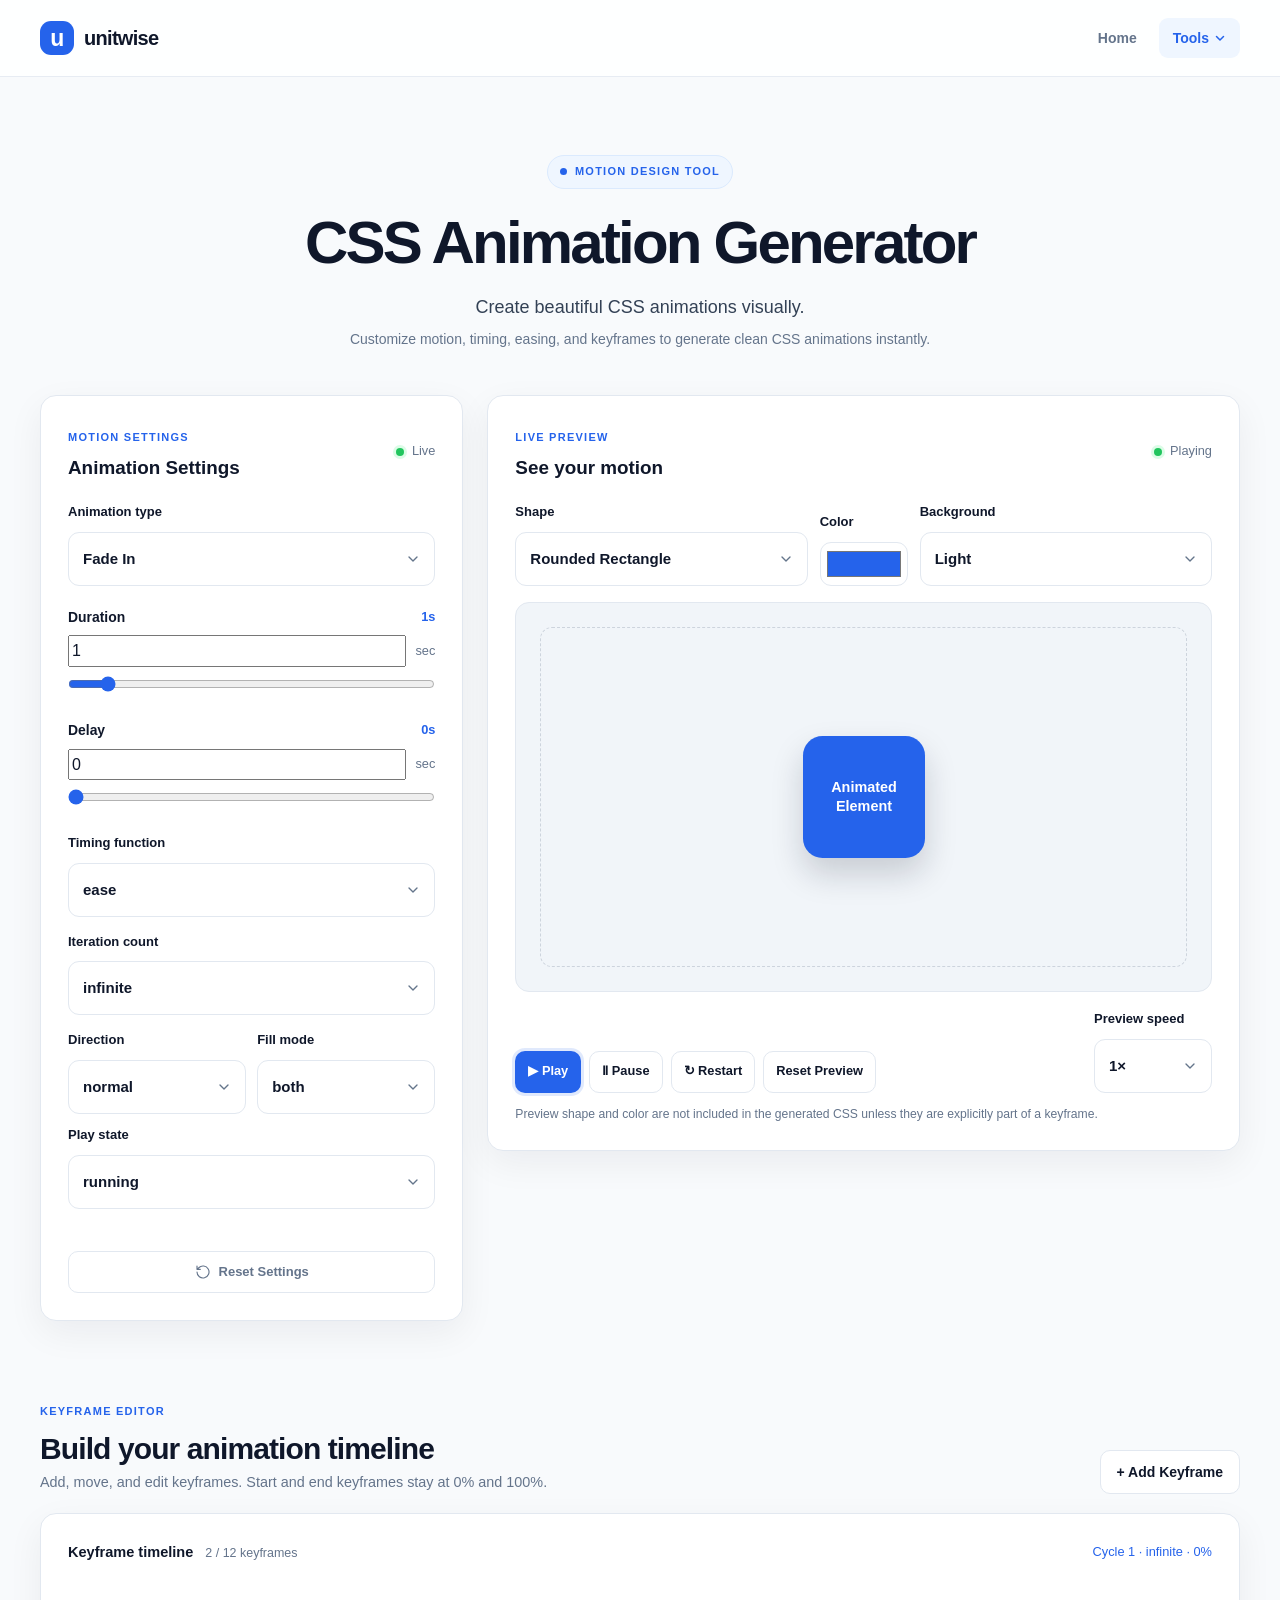
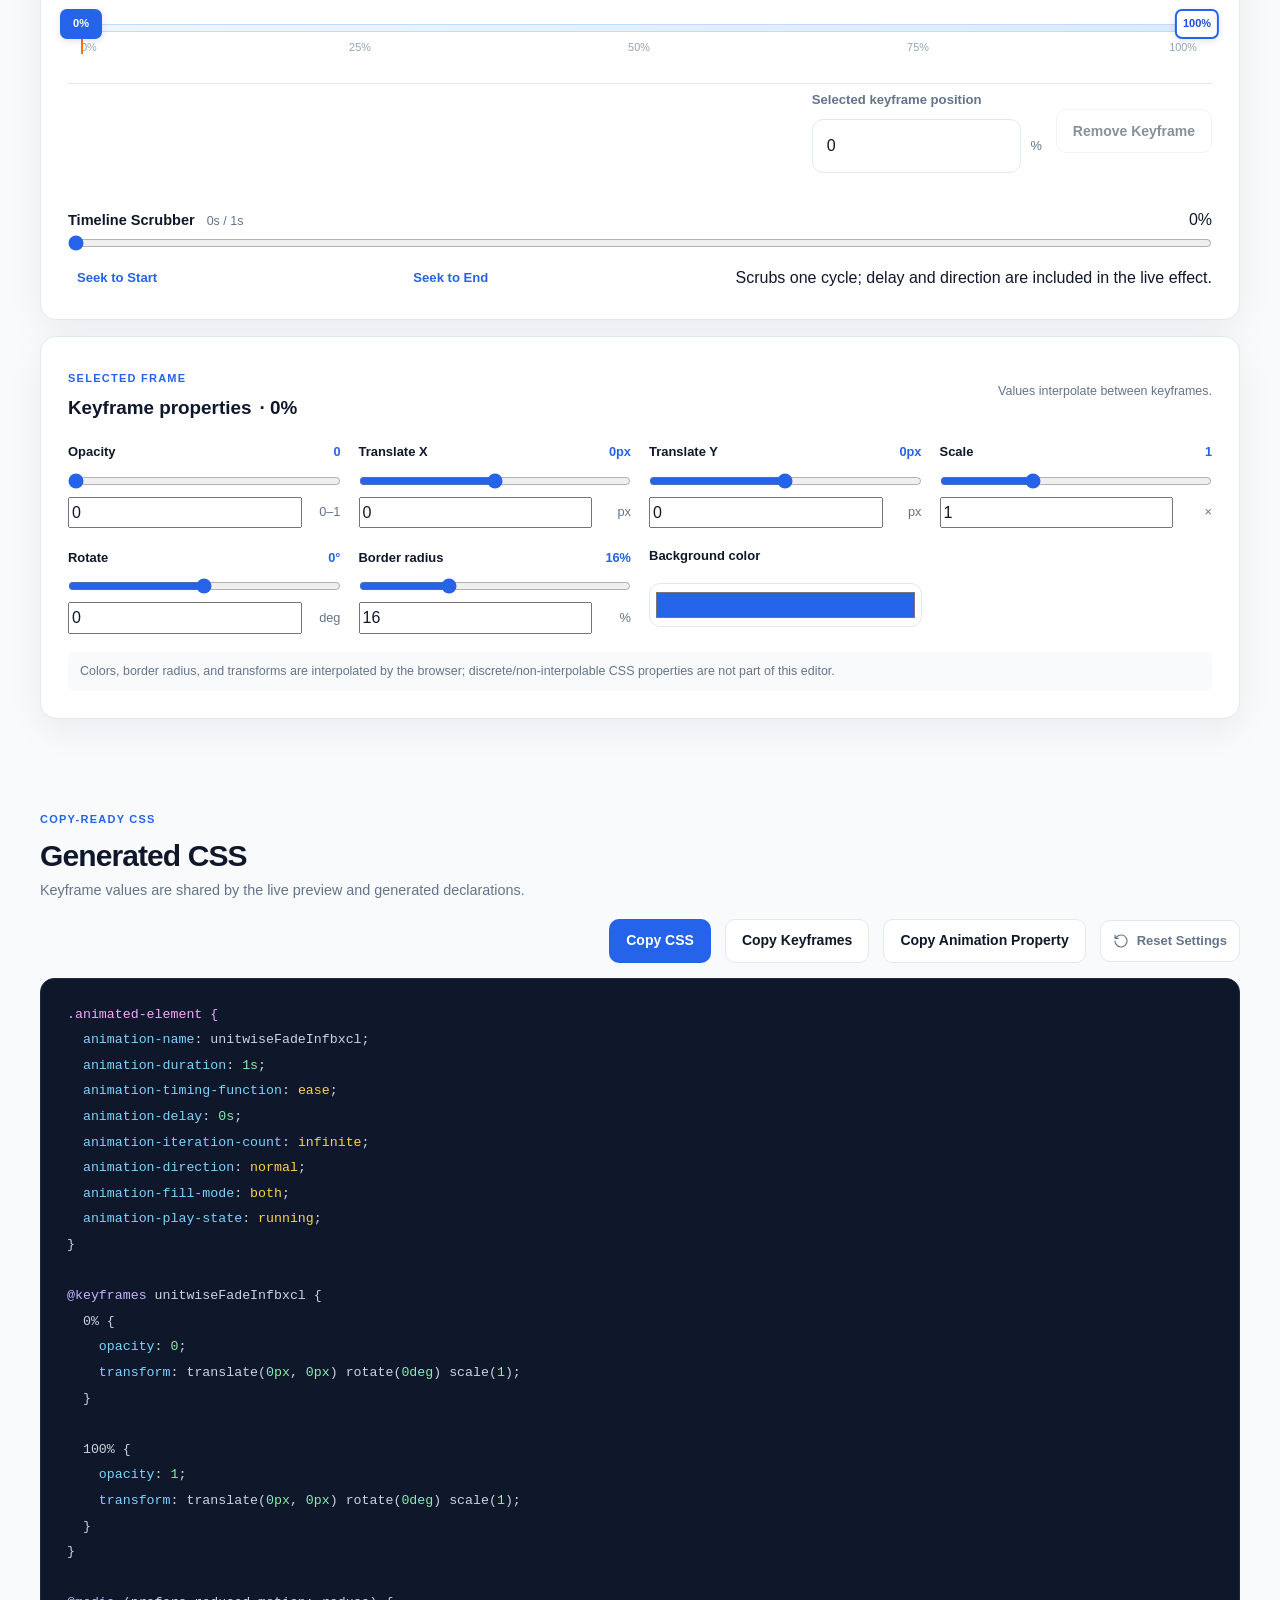
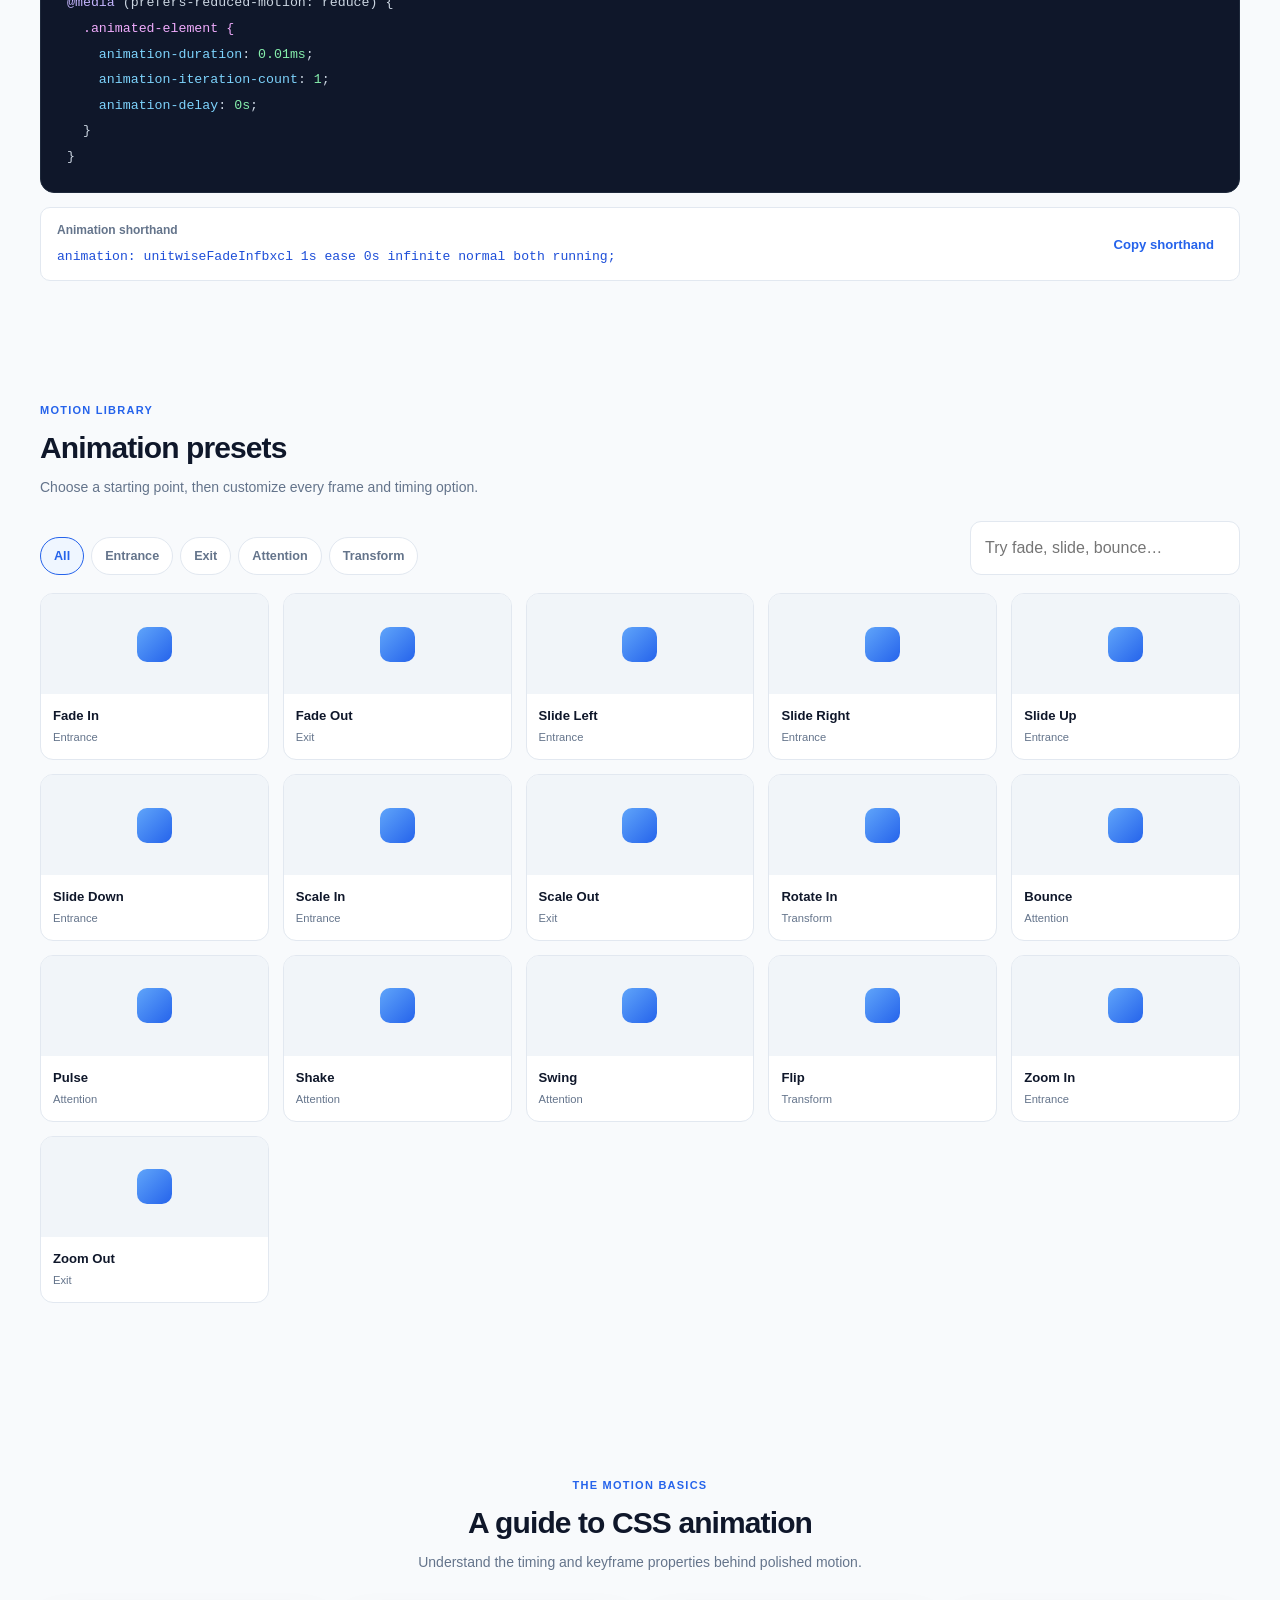
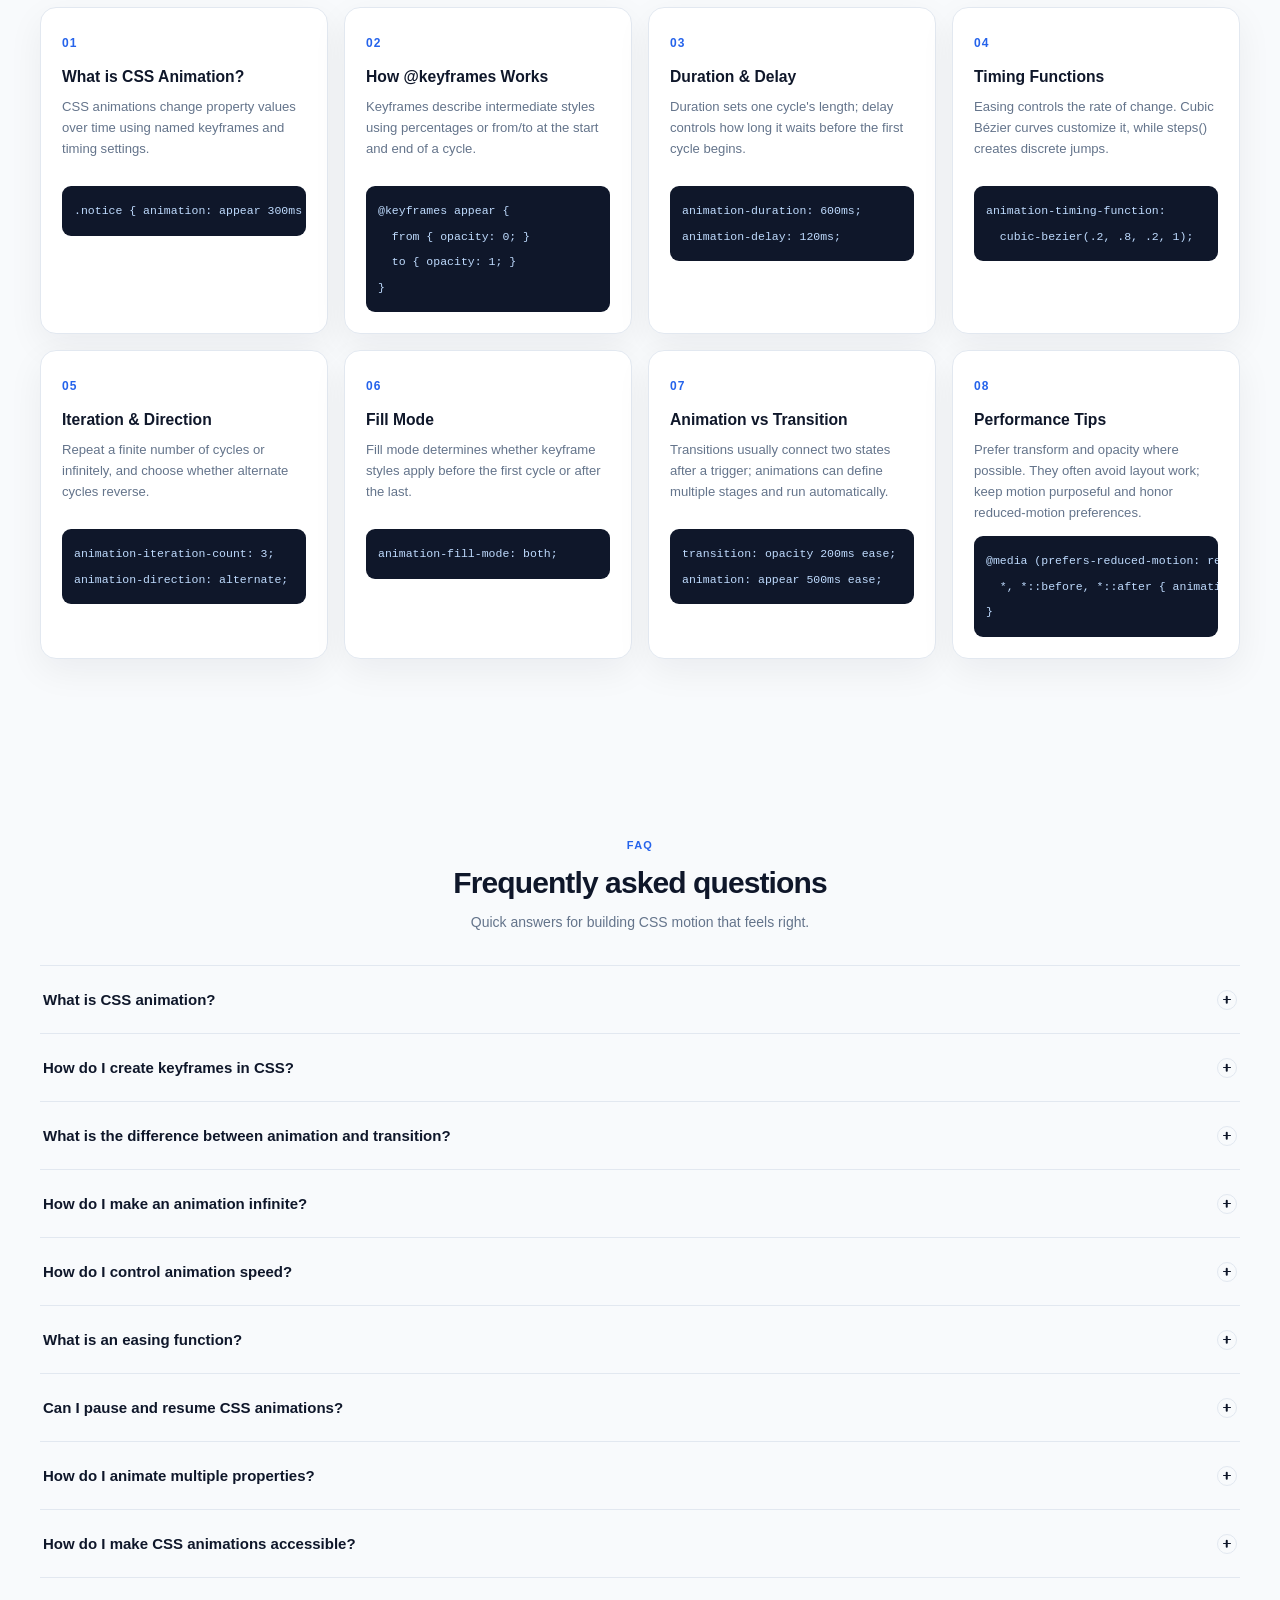
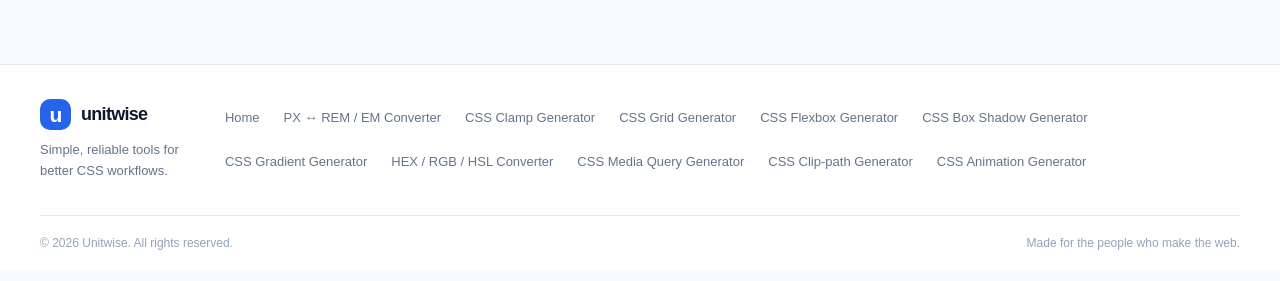
==== commit a892bb42: "CSS Flexbox Generator의 Reset 버튼을 기준으로 전체 Generator 페이지의 버튼 디자인과 아이콘·텍스트 정렬을 통일 - HSL Converter 페이지에서" ====
--- a/animation.html
+++ b/animation.html
@@ -83,7 +83,7 @@
           <div class="field-group"><label for="animation-play-state">Play state</label><select id="animation-play-state"><option value="running" selected>running</option><option value="paused">paused</option></select></div>
         </div>
         <p class="animation-validation" id="animation-validation" role="alert" aria-live="polite"></p>
-        <button class="button button--secondary animation-settings-reset" id="reset-animation-settings" type="button">Reset Settings</button>
+        <button class="button--reset animation-settings-reset" id="reset-animation-settings" type="button"><svg viewBox="0 0 24 24" aria-hidden="true"><path d="M3 12a9 9 0 1 0 2.64-6.36L3 8m0-5v5h5"/></svg>Reset Settings</button>
       </section>
 
       <section class="animation-preview-panel card" aria-labelledby="animation-preview-title">
@@ -156,7 +156,7 @@
         <button class="button button--copy" id="copy-animation-css" type="button">Copy CSS</button>
         <button class="button button--secondary" id="copy-keyframes-css" type="button">Copy Keyframes</button>
         <button class="button button--secondary" id="copy-animation-property" type="button">Copy Animation Property</button>
-        <button class="text-button" id="reset-animation-code" type="button">Reset Settings</button>
+        <button class="button--reset text-button" id="reset-animation-code" type="button"><svg viewBox="0 0 24 24" aria-hidden="true"><path d="M3 12a9 9 0 1 0 2.64-6.36L3 8m0-5v5h5"/></svg>Reset Settings</button>
       </div>
       <div class="animation-code-window"><pre><code id="generated-animation-css" aria-live="polite" aria-atomic="true"></code></pre></div>
       <div class="animation-shorthand"><div><strong>Animation shorthand</strong><code id="generated-animation-shorthand"></code></div><button class="text-button" id="copy-animation-shorthand" type="button">Copy shorthand</button></div>
--- a/assets/css/commons.css
+++ b/assets/css/commons.css
@@ -291,6 +291,68 @@
   stroke-width: 1.8;
 }
 
+/* ==========================================================================
+   Standard Reset Button Component (Reference: CSS Flexbox Generator)
+   ========================================================================== */
+
+.button--reset {
+  display: inline-flex;
+  align-items: center;
+  justify-content: center;
+  flex-direction: row;
+  min-height: 42px;
+  gap: 8px;
+  padding: 0 12px;
+  border: 1px solid var(--color-border);
+  border-radius: 10px;
+  background: var(--color-surface);
+  color: var(--color-text-secondary);
+  font-family: inherit;
+  font-size: 13px;
+  font-weight: 650;
+  line-height: 1;
+  white-space: nowrap;
+  cursor: pointer;
+  flex: 0 0 auto;
+  transition: color var(--transition-fast), border-color var(--transition-fast), background var(--transition-fast), transform var(--transition-fast);
+}
+
+.button--reset:hover {
+  border-color: var(--color-primary);
+  background: var(--color-primary-soft);
+  color: var(--color-primary);
+}
+
+.button--reset:active {
+  transform: translateY(1px);
+}
+
+.button--reset svg {
+  width: 16px;
+  height: 16px;
+  flex-shrink: 0;
+  fill: none;
+  stroke: currentColor;
+  stroke-linecap: round;
+  stroke-linejoin: round;
+  stroke-width: 1.7;
+}
+
+@media (max-width: 600px) {
+  .section-heading .button--reset,
+  .color-panel-heading .button--reset,
+  .color-adjustments-heading .button--reset {
+    min-height: 38px;
+    padding-inline: 9px;
+  }
+}
+
+@media (prefers-reduced-motion: reduce) {
+  .button--reset {
+    transition: none;
+  }
+}
+
 .field-group {
   display: grid;
   min-width: 0;
--- a/assets/css/animation.css
+++ b/assets/css/animation.css
@@ -35,9 +35,9 @@
   opacity: 0.48;
 }
 
-.animation-workspace .text-button,
-.animation-timeline-section .text-button,
-.animation-code-section .text-button {
+.animation-workspace .text-button:not(.button--reset),
+.animation-timeline-section .text-button:not(.button--reset),
+.animation-code-section .text-button:not(.button--reset) {
   min-height: 38px;
   padding: 5px 9px;
   border: 0;
@@ -50,9 +50,9 @@
   cursor: pointer;
 }
 
-.animation-workspace .text-button:hover,
-.animation-timeline-section .text-button:hover,
-.animation-code-section .text-button:hover {
+.animation-workspace .text-button:not(.button--reset):hover,
+.animation-timeline-section .text-button:not(.button--reset):hover,
+.animation-code-section .text-button:not(.button--reset):hover {
   background: var(--color-primary-soft);
 }
 
@@ -1197,7 +1197,8 @@
     font-size: 0.75rem;
   }
 
-  .animation-code-actions .text-button {
+  .animation-code-actions .text-button,
+  .animation-code-actions .button--reset {
     justify-self: start;
   }
 
--- a/assets/css/responsive.css
+++ b/assets/css/responsive.css
@@ -372,7 +372,7 @@
     line-height: 1.5;
   }
 
-  .text-button {
+  .text-button:not(.button--reset) {
     font-size: 11px;
   }
 
@@ -969,7 +969,8 @@
     min-height: 42px;
   }
 
-  .mq-code-actions .text-button {
+  .mq-code-actions .text-button,
+  .mq-code-actions .button--reset {
     min-height: 42px;
     grid-column: 1 / -1;
   }
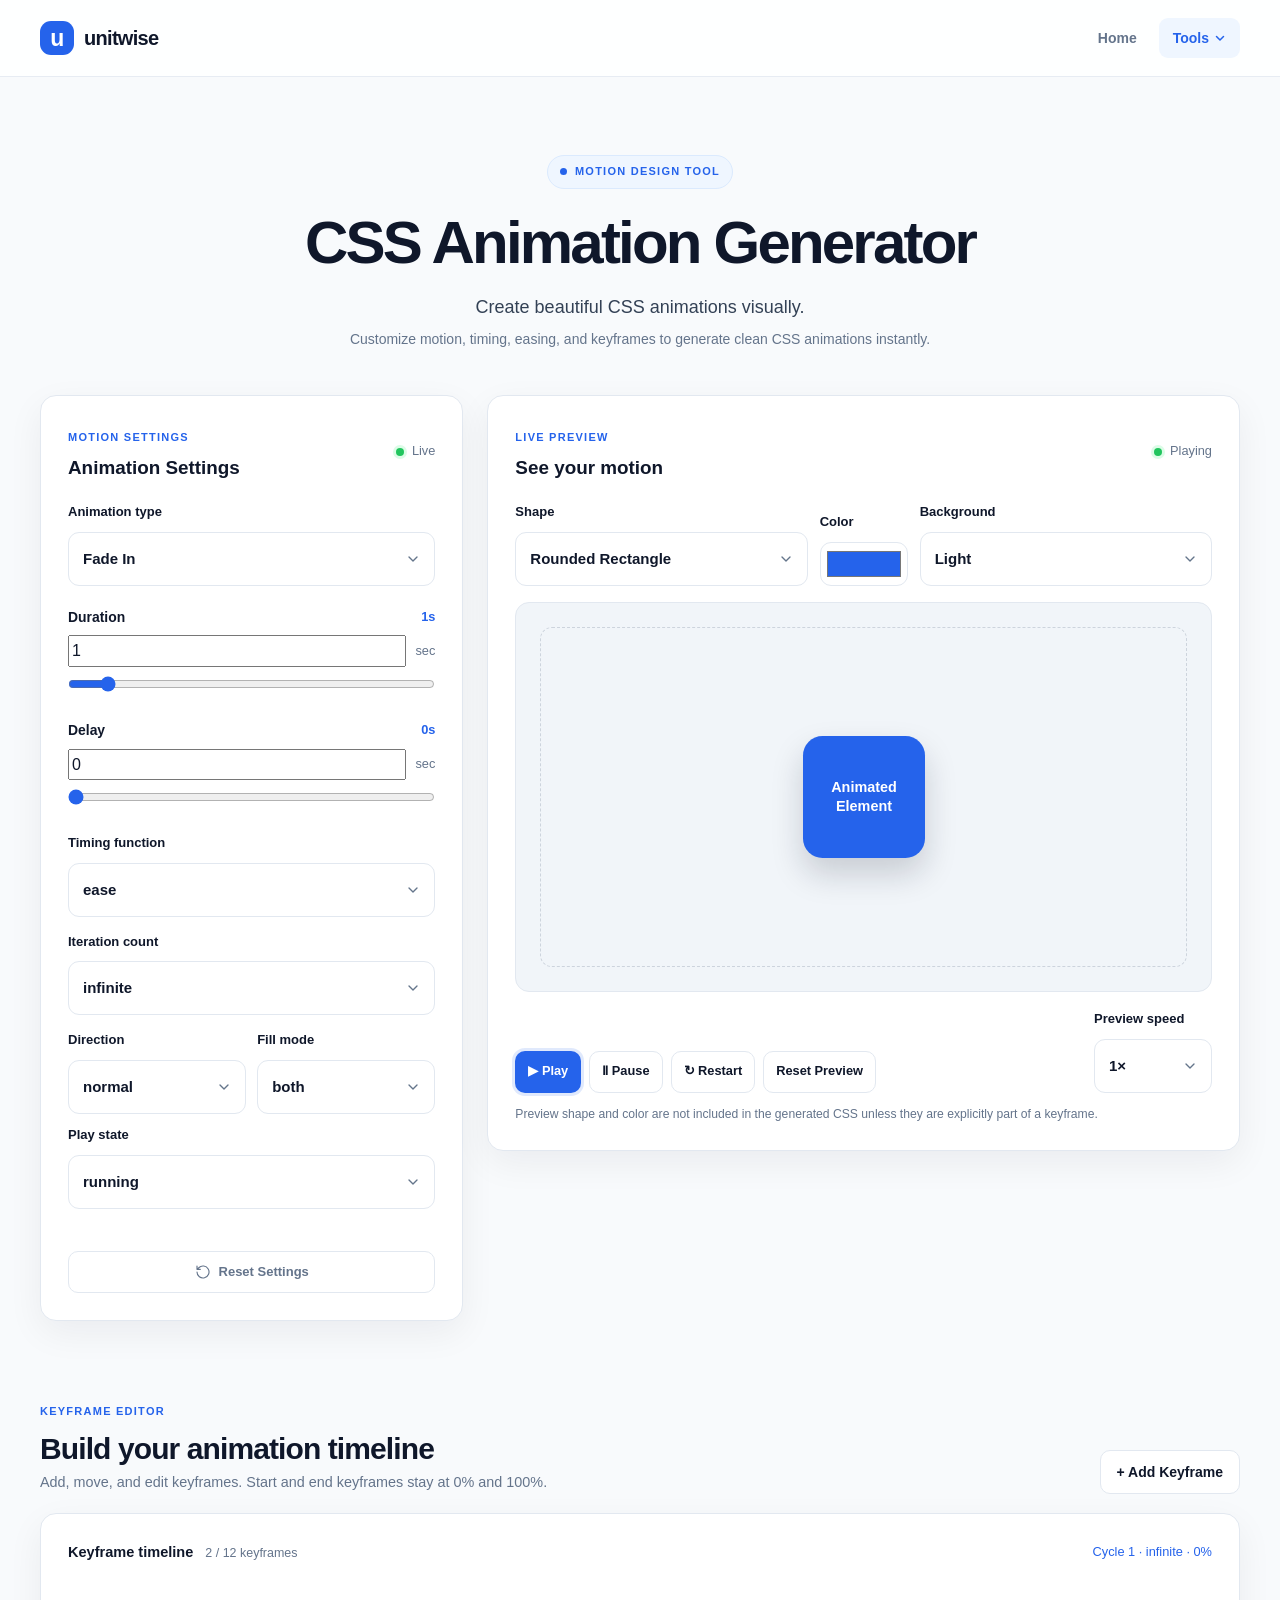
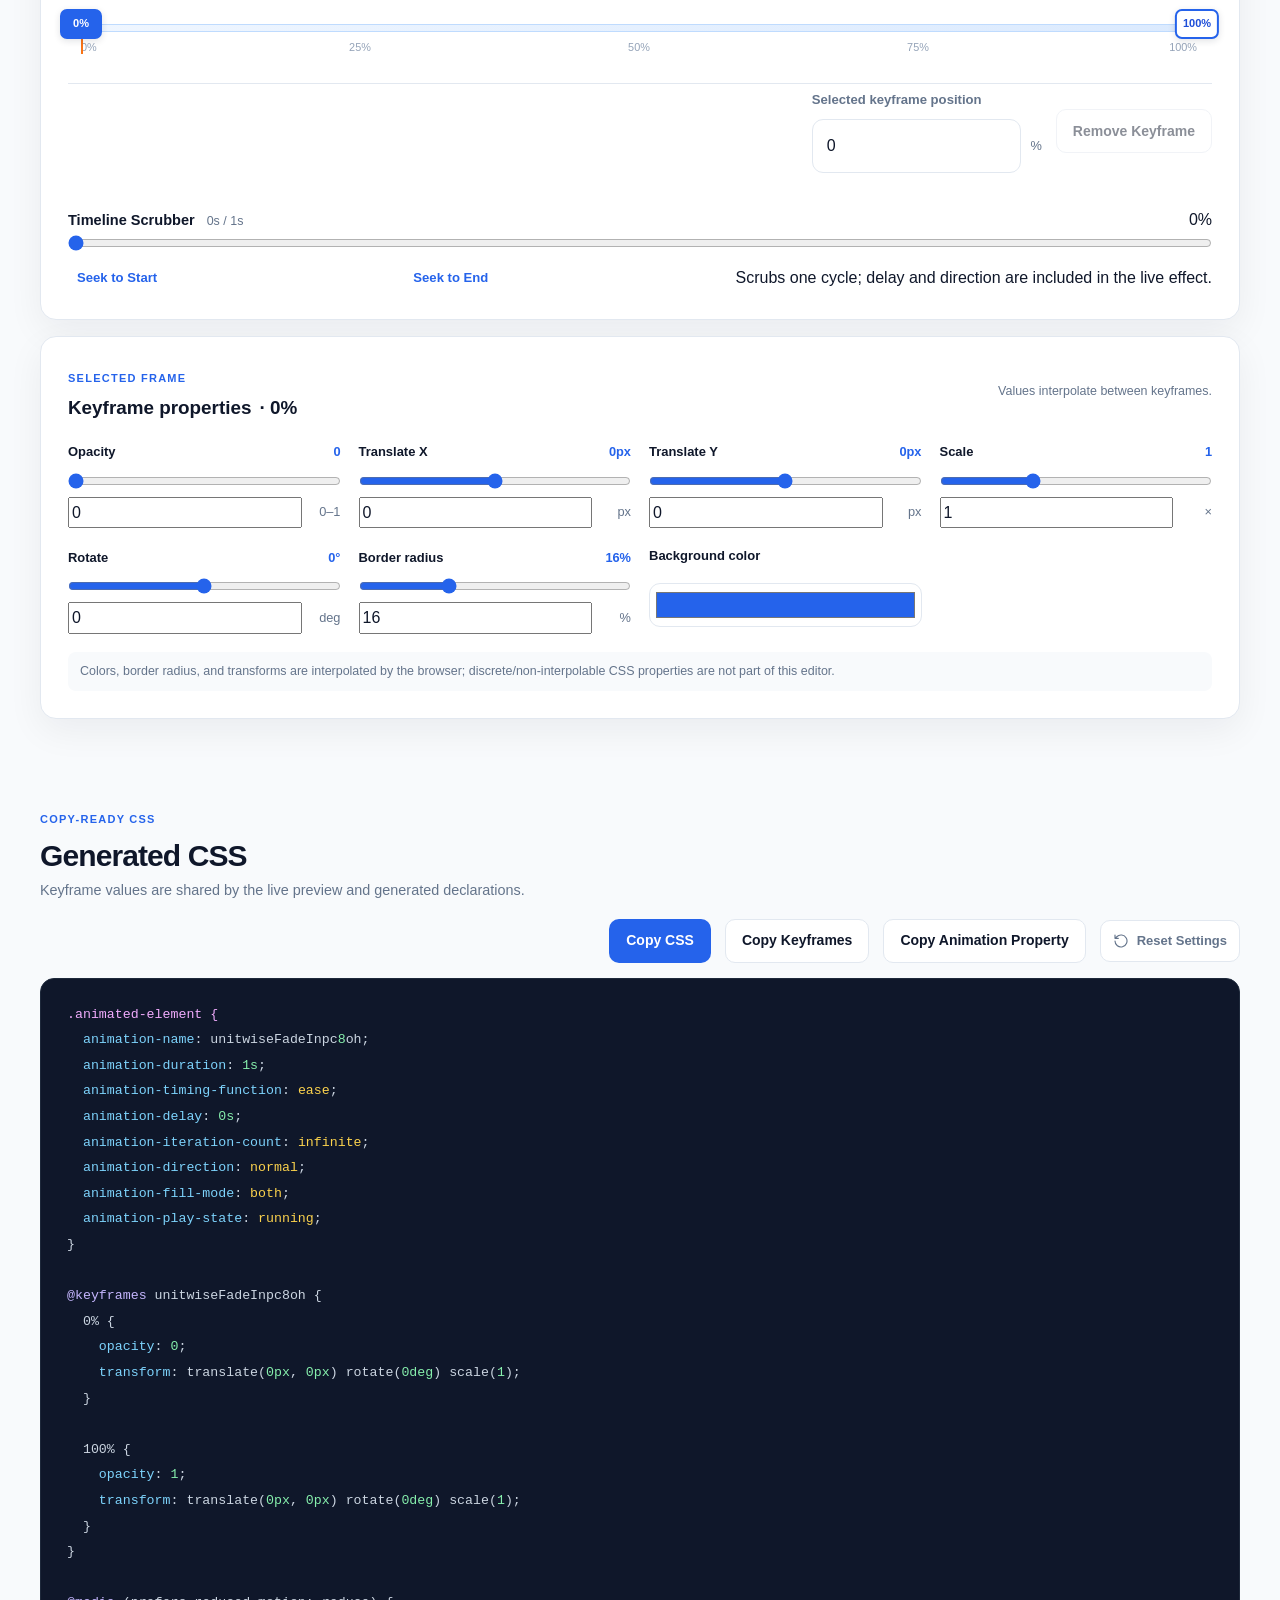
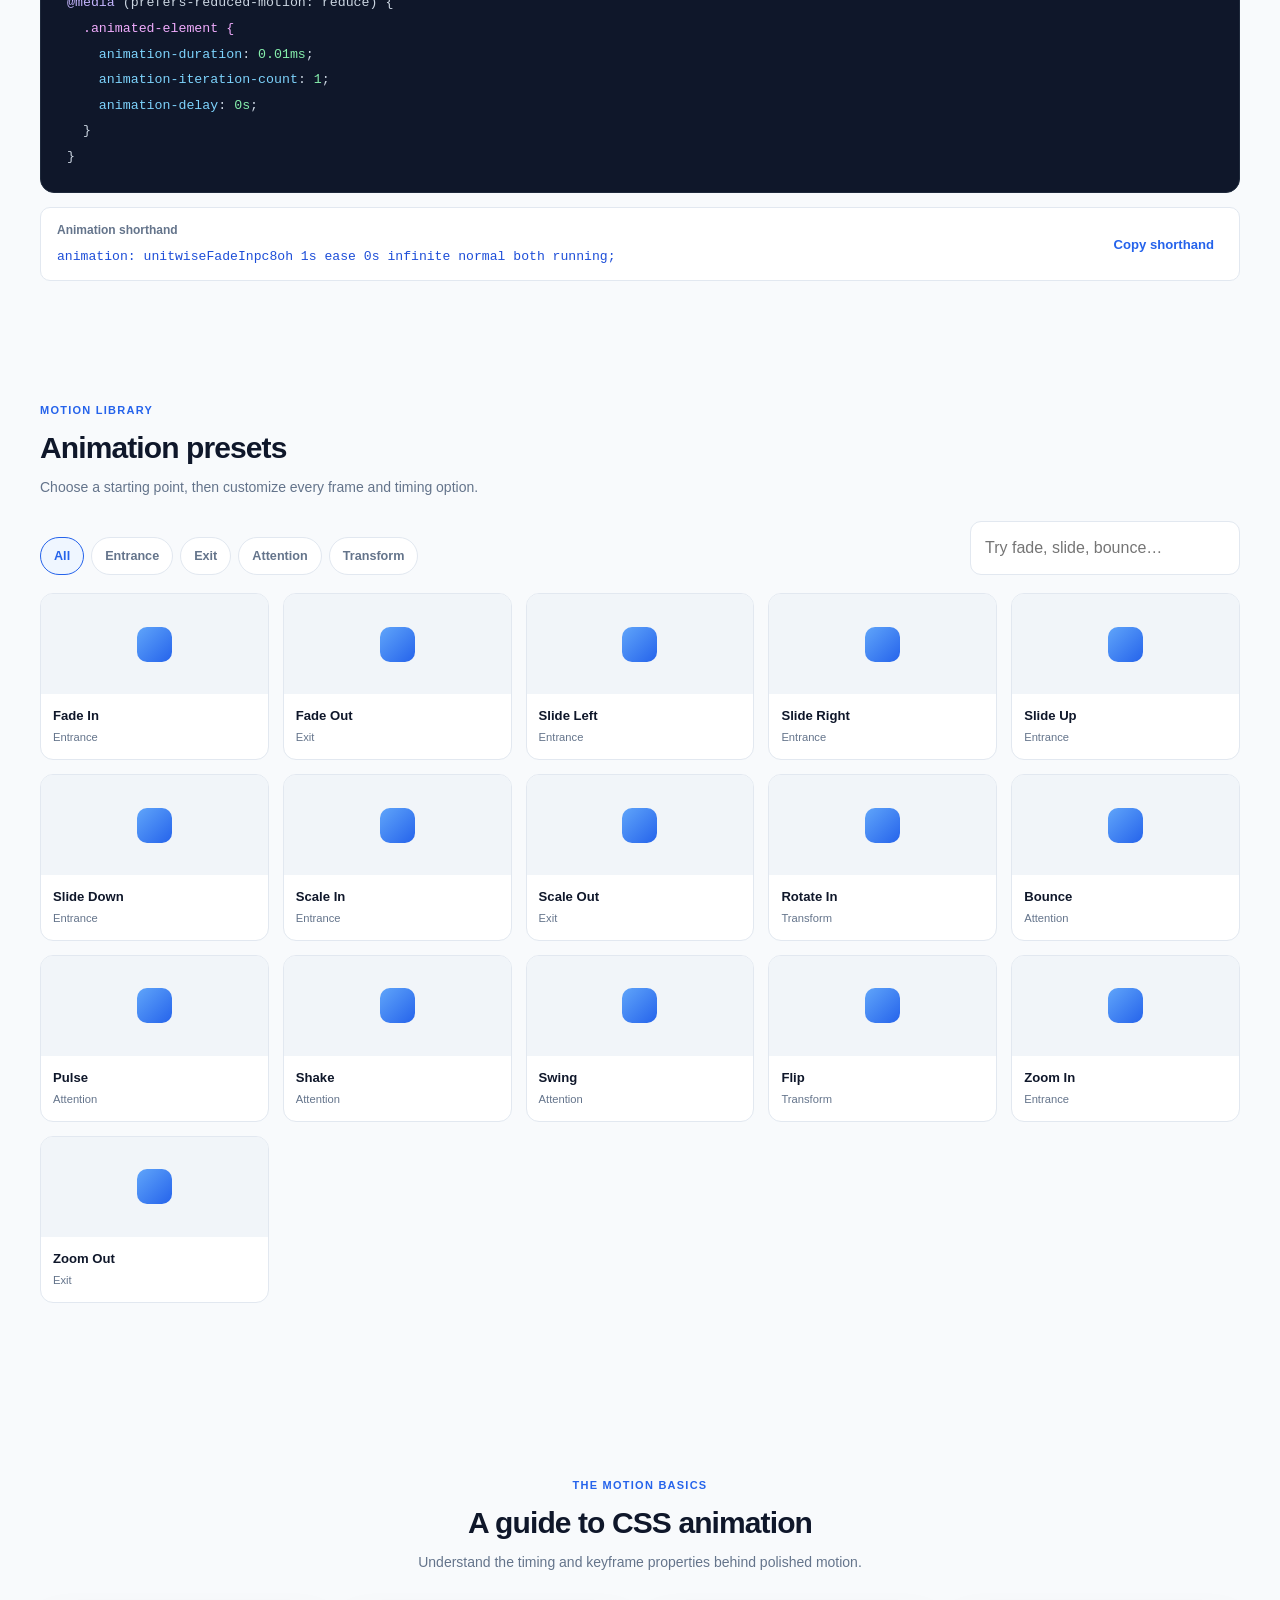
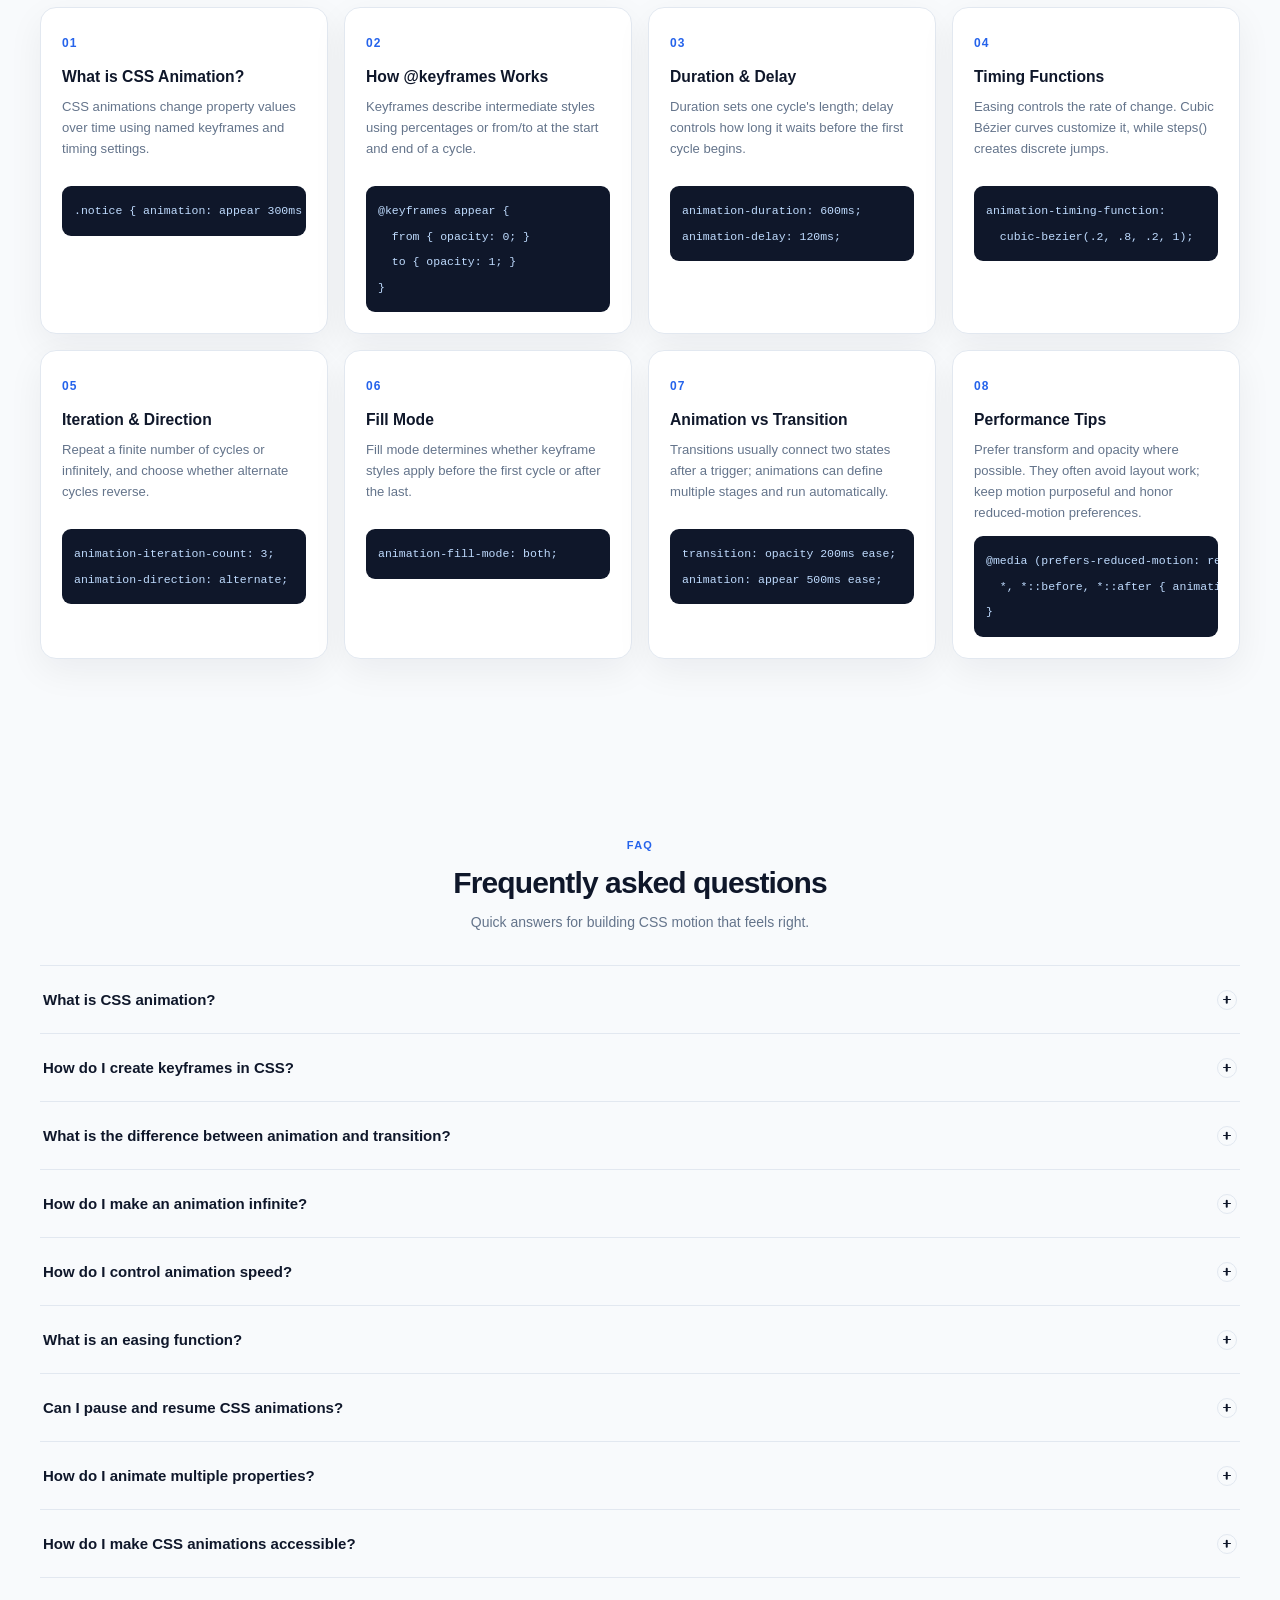
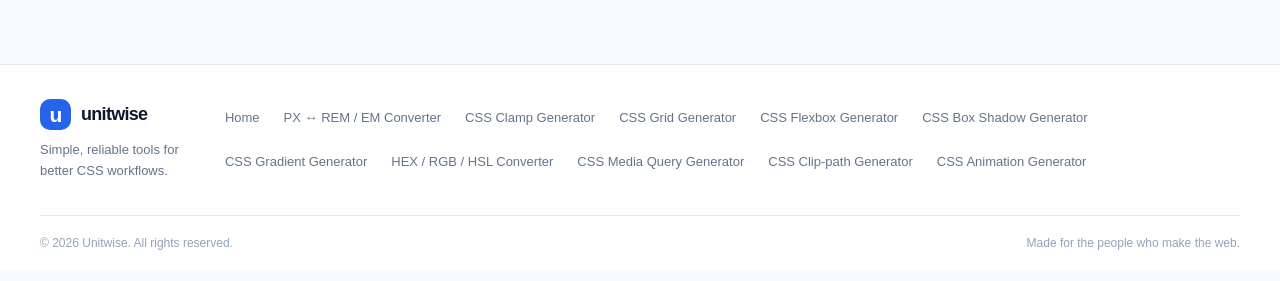
==== commit 0bde19fc: "모든 페이지에 구글, 네이버 meta 코드 추가 <meta name="google-site-verification" content="XZpFfX3nSkuJwJqcZBJIZyjZYT" ====
--- a/animation.html
+++ b/animation.html
@@ -1,20 +1,44 @@
-﻿<!doctype html>
+<!doctype html>
 <html lang="en">
+
 <head>
   <meta charset="utf-8">
   <meta name="viewport" content="width=device-width, initial-scale=1">
-  <meta name="description" content="Design, preview, and generate accessible CSS animations with a visual keyframe timeline editor.">
+  <meta name="description"
+    content="Design, preview, and generate accessible CSS animations with a visual keyframe timeline editor.">
   <meta name="theme-color" content="#f8fafc">
   <title>CSS Animation Generator | Unitwise</title>
+  <link rel="canonical" href="https://adsite-ashen.vercel.app/animation.html">
+
+  <!-- Open Graph / Facebook -->
+  <meta property="og:type" content="website">
+  <meta property="og:url" content="https://adsite-ashen.vercel.app/animation.html">
+  <meta property="og:title" content="CSS Animation Generator | Unitwise">
+  <meta property="og:description"
+    content="Design, preview, and generate accessible CSS animations with a visual keyframe timeline editor.">
+  <meta property="og:site_name" content="Unitwise">
+
+  <!-- Twitter -->
+  <meta name="twitter:card" content="summary_large_image">
+  <meta name="twitter:url" content="https://adsite-ashen.vercel.app/animation.html">
+  <meta name="twitter:title" content="CSS Animation Generator | Unitwise">
+  <meta name="twitter:description"
+    content="Design, preview, and generate accessible CSS animations with a visual keyframe timeline editor.">
+
   <link rel="stylesheet" href="assets/css/normalize.css">
   <link rel="stylesheet" href="assets/css/reset.css">
   <link rel="stylesheet" href="assets/css/commons.css?v=2">
   <link rel="stylesheet" href="assets/css/animation.css">
   <link rel="stylesheet" href="assets/css/responsive.css">
-  <script src="https://code.jquery.com/jquery-3.7.1.min.js" integrity="sha256-/JqT3SQfawRcv/BIHPThkBvs0OEvtFFmqPF/lYI/Cxo=" crossorigin="anonymous"></script>
+  <script src="https://code.jquery.com/jquery-3.7.1.min.js"
+    integrity="sha256-/JqT3SQfawRcv/BIHPThkBvs0OEvtFFmqPF/lYI/Cxo=" crossorigin="anonymous"></script>
   <script src="assets/js/common.js?v=2"></script>
   <script src="assets/js/animation.js"></script>
+
+  <meta name="google-site-verification" content="XZpFfX3nSkuJwJqcZBJIZyjZYTVvXYMlZHfaFTL9WIM" />
+  <meta name="naver-site-verification" content="78222065720b46b00c994ca2ac2a4b5945cfe280" />
 </head>
+
 <body data-page="animation">
   <a class="skip-link" href="#main-content">Skip to content</a>
   <div id="header"></div>
@@ -23,202 +47,485 @@
       <span class="eyebrow"><span class="eyebrow__dot" aria-hidden="true"></span>MOTION DESIGN TOOL</span>
       <h1 id="hero-title">CSS Animation Generator</h1>
       <p class="hero__lead">Create beautiful CSS animations visually.</p>
-      <p class="hero__description">Customize motion, timing, easing, and keyframes to generate clean CSS animations instantly.</p>
+      <p class="hero__description">Customize motion, timing, easing, and keyframes to generate clean CSS animations
+        instantly.</p>
     </section>
 
     <section class="animation-workspace container" aria-label="Animation settings and live preview">
       <section class="animation-settings card" aria-labelledby="animation-settings-title">
         <div class="animation-panel-heading">
-        <div><span class="eyebrow">MOTION SETTINGS</span><h2 id="animation-settings-title">Animation Settings <span class="animation-preset-status" id="animation-preset-status" hidden>Modified</span></h2></div>
+          <div><span class="eyebrow">MOTION SETTINGS</span>
+            <h2 id="animation-settings-title">Animation Settings <span class="animation-preset-status"
+                id="animation-preset-status" hidden>Modified</span></h2>
+          </div>
           <span class="animation-live-badge"><i aria-hidden="true"></i> Live</span>
         </div>
         <div class="field-group animation-type-field"><label for="animation-type">Animation type</label>
           <select id="animation-type">
-            <option value="fade-in" selected>Fade In</option><option value="fade-out">Fade Out</option>
-            <option value="slide-in">Slide In</option><option value="slide-out">Slide Out</option>
-            <option value="scale-in">Scale In</option><option value="scale-out">Scale Out</option>
-            <option value="rotate">Rotate</option><option value="bounce">Bounce</option>
-            <option value="pulse">Pulse</option><option value="shake">Shake</option>
-            <option value="swing">Swing</option><option value="flip">Flip</option>
-            <option value="zoom-in">Zoom In</option><option value="zoom-out">Zoom Out</option>
+            <option value="fade-in" selected>Fade In</option>
+            <option value="fade-out">Fade Out</option>
+            <option value="slide-in">Slide In</option>
+            <option value="slide-out">Slide Out</option>
+            <option value="scale-in">Scale In</option>
+            <option value="scale-out">Scale Out</option>
+            <option value="rotate">Rotate</option>
+            <option value="bounce">Bounce</option>
+            <option value="pulse">Pulse</option>
+            <option value="shake">Shake</option>
+            <option value="swing">Swing</option>
+            <option value="flip">Flip</option>
+            <option value="zoom-in">Zoom In</option>
+            <option value="zoom-out">Zoom Out</option>
             <option value="custom">Custom Animation</option>
           </select>
         </div>
         <div class="animation-measure-control">
           <label for="animation-duration">Duration <output id="animation-duration-output">1s</output></label>
-          <div class="animation-measure-row"><input id="animation-duration" type="number" min="0.1" max="10" step="0.1" value="1" inputmode="decimal" aria-describedby="animation-validation"><span>sec</span></div>
-          <input class="animation-range" id="animation-duration-range" type="range" min="0.1" max="10" step="0.1" value="1" aria-label="Animation duration slider">
+          <div class="animation-measure-row"><input id="animation-duration" type="number" min="0.1" max="10" step="0.1"
+              value="1" inputmode="decimal" aria-describedby="animation-validation"><span>sec</span></div>
+          <input class="animation-range" id="animation-duration-range" type="range" min="0.1" max="10" step="0.1"
+            value="1" aria-label="Animation duration slider">
         </div>
         <div class="animation-measure-control">
           <label for="animation-delay">Delay <output id="animation-delay-output">0s</output></label>
-          <div class="animation-measure-row"><input id="animation-delay" type="number" min="0" max="5" step="0.1" value="0" inputmode="decimal" aria-describedby="animation-validation"><span>sec</span></div>
-          <input class="animation-range" id="animation-delay-range" type="range" min="0" max="5" step="0.1" value="0" aria-label="Animation delay slider">
+          <div class="animation-measure-row"><input id="animation-delay" type="number" min="0" max="5" step="0.1"
+              value="0" inputmode="decimal" aria-describedby="animation-validation"><span>sec</span></div>
+          <input class="animation-range" id="animation-delay-range" type="range" min="0" max="5" step="0.1" value="0"
+            aria-label="Animation delay slider">
         </div>
         <div class="field-group"><label for="animation-easing">Timing function</label>
-          <select id="animation-easing"><option value="linear">linear</option><option value="ease" selected>ease</option><option value="ease-in">ease-in</option><option value="ease-out">ease-out</option><option value="ease-in-out">ease-in-out</option><option value="cubic-bezier">cubic-bezier</option><option value="steps">steps</option></select>
+          <select id="animation-easing">
+            <option value="linear">linear</option>
+            <option value="ease" selected>ease</option>
+            <option value="ease-in">ease-in</option>
+            <option value="ease-out">ease-out</option>
+            <option value="ease-in-out">ease-in-out</option>
+            <option value="cubic-bezier">cubic-bezier</option>
+            <option value="steps">steps</option>
+          </select>
         </div>
         <fieldset class="animation-subsettings" id="cubic-settings" hidden>
           <legend>Cubic-bezier curve</legend>
           <div class="animation-bezier-grid">
-            <div class="field-group"><label for="bezier-x1">x1</label><input id="bezier-x1" type="number" min="0" max="1" step="0.01" value="0.25"></div>
-            <div class="field-group"><label for="bezier-y1">y1</label><input id="bezier-y1" type="number" min="-5" max="5" step="0.1" value="0.1"></div>
-            <div class="field-group"><label for="bezier-x2">x2</label><input id="bezier-x2" type="number" min="0" max="1" step="0.01" value="0.25"></div>
-            <div class="field-group"><label for="bezier-y2">y2</label><input id="bezier-y2" type="number" min="-5" max="5" step="0.1" value="1"></div>
+            <div class="field-group"><label for="bezier-x1">x1</label><input id="bezier-x1" type="number" min="0"
+                max="1" step="0.01" value="0.25"></div>
+            <div class="field-group"><label for="bezier-y1">y1</label><input id="bezier-y1" type="number" min="-5"
+                max="5" step="0.1" value="0.1"></div>
+            <div class="field-group"><label for="bezier-x2">x2</label><input id="bezier-x2" type="number" min="0"
+                max="1" step="0.01" value="0.25"></div>
+            <div class="field-group"><label for="bezier-y2">y2</label><input id="bezier-y2" type="number" min="-5"
+                max="5" step="0.1" value="1"></div>
           </div>
         </fieldset>
         <fieldset class="animation-subsettings" id="steps-settings" hidden>
           <legend>Steps easing</legend>
           <div class="animation-steps-grid">
-            <div class="field-group"><label for="animation-step-count">Step count</label><input id="animation-step-count" type="number" min="1" max="100" step="1" value="4"></div>
-            <div class="field-group"><label for="animation-step-position">Step position</label><select id="animation-step-position"><option value="jump-start">jump-start</option><option value="jump-end" selected>jump-end</option><option value="jump-none">jump-none</option><option value="jump-both">jump-both</option></select></div>
+            <div class="field-group"><label for="animation-step-count">Step count</label><input
+                id="animation-step-count" type="number" min="1" max="100" step="1" value="4"></div>
+            <div class="field-group"><label for="animation-step-position">Step position</label><select
+                id="animation-step-position">
+                <option value="jump-start">jump-start</option>
+                <option value="jump-end" selected>jump-end</option>
+                <option value="jump-none">jump-none</option>
+                <option value="jump-both">jump-both</option>
+              </select></div>
           </div>
         </fieldset>
         <div class="field-group"><label for="animation-iteration">Iteration count</label>
-          <select id="animation-iteration"><option value="1">1</option><option value="2">2</option><option value="3">3</option><option value="5">5</option><option value="10">10</option><option value="infinite" selected>infinite</option><option value="custom">Custom</option></select>
-        </div>
-        <div class="field-group animation-custom-count" id="custom-iteration-control" hidden><label for="animation-custom-iteration">Custom iterations</label><input id="animation-custom-iteration" type="number" min="0" max="10000" step="0.1" value="1" inputmode="decimal"></div>
+          <select id="animation-iteration">
+            <option value="1">1</option>
+            <option value="2">2</option>
+            <option value="3">3</option>
+            <option value="5">5</option>
+            <option value="10">10</option>
+            <option value="infinite" selected>infinite</option>
+            <option value="custom">Custom</option>
+          </select>
+        </div>
+        <div class="field-group animation-custom-count" id="custom-iteration-control" hidden><label
+            for="animation-custom-iteration">Custom iterations</label><input id="animation-custom-iteration"
+            type="number" min="0" max="10000" step="0.1" value="1" inputmode="decimal"></div>
         <div class="animation-select-grid">
-          <div class="field-group"><label for="animation-direction">Direction</label><select id="animation-direction"><option value="normal" selected>normal</option><option value="reverse">reverse</option><option value="alternate">alternate</option><option value="alternate-reverse">alternate-reverse</option></select></div>
-          <div class="field-group"><label for="animation-fill">Fill mode</label><select id="animation-fill"><option value="none">none</option><option value="forwards">forwards</option><option value="backwards">backwards</option><option value="both" selected>both</option></select></div>
-          <div class="field-group"><label for="animation-play-state">Play state</label><select id="animation-play-state"><option value="running" selected>running</option><option value="paused">paused</option></select></div>
+          <div class="field-group"><label for="animation-direction">Direction</label><select id="animation-direction">
+              <option value="normal" selected>normal</option>
+              <option value="reverse">reverse</option>
+              <option value="alternate">alternate</option>
+              <option value="alternate-reverse">alternate-reverse</option>
+            </select></div>
+          <div class="field-group"><label for="animation-fill">Fill mode</label><select id="animation-fill">
+              <option value="none">none</option>
+              <option value="forwards">forwards</option>
+              <option value="backwards">backwards</option>
+              <option value="both" selected>both</option>
+            </select></div>
+          <div class="field-group"><label for="animation-play-state">Play state</label><select
+              id="animation-play-state">
+              <option value="running" selected>running</option>
+              <option value="paused">paused</option>
+            </select></div>
         </div>
         <p class="animation-validation" id="animation-validation" role="alert" aria-live="polite"></p>
-        <button class="button--reset animation-settings-reset" id="reset-animation-settings" type="button"><svg viewBox="0 0 24 24" aria-hidden="true"><path d="M3 12a9 9 0 1 0 2.64-6.36L3 8m0-5v5h5"/></svg>Reset Settings</button>
+        <button class="button--reset animation-settings-reset" id="reset-animation-settings" type="button"><svg
+            viewBox="0 0 24 24" aria-hidden="true">
+            <path d="M3 12a9 9 0 1 0 2.64-6.36L3 8m0-5v5h5" />
+          </svg>Reset Settings</button>
       </section>
 
       <section class="animation-preview-panel card" aria-labelledby="animation-preview-title">
         <div class="animation-panel-heading">
-          <div><span class="eyebrow">LIVE PREVIEW</span><h2 id="animation-preview-title">See your motion</h2></div>
-          <span class="animation-play-status" id="animation-play-status" role="status" aria-live="polite"><i aria-hidden="true"></i> Playing</span>
+          <div><span class="eyebrow">LIVE PREVIEW</span>
+            <h2 id="animation-preview-title">See your motion</h2>
+          </div>
+          <span class="animation-play-status" id="animation-play-status" role="status" aria-live="polite"><i
+              aria-hidden="true"></i> Playing</span>
         </div>
         <div class="animation-preview-options">
-          <div class="field-group"><label for="preview-shape">Shape</label><select id="preview-shape"><option value="square">Square</option><option value="circle">Circle</option><option value="rounded" selected>Rounded Rectangle</option><option value="text">Text</option></select></div>
-          <div class="field-group animation-color-field"><label for="preview-color">Color</label><input id="preview-color" type="color" value="#2563eb"></div>
-          <div class="field-group"><label for="preview-background">Background</label><select id="preview-background"><option value="light" selected>Light</option><option value="dark">Dark</option><option value="checkerboard">Checkerboard</option></select></div>
+          <div class="field-group"><label for="preview-shape">Shape</label><select id="preview-shape">
+              <option value="square">Square</option>
+              <option value="circle">Circle</option>
+              <option value="rounded" selected>Rounded Rectangle</option>
+              <option value="text">Text</option>
+            </select></div>
+          <div class="field-group animation-color-field"><label for="preview-color">Color</label><input
+              id="preview-color" type="color" value="#2563eb"></div>
+          <div class="field-group"><label for="preview-background">Background</label><select id="preview-background">
+              <option value="light" selected>Light</option>
+              <option value="dark">Dark</option>
+              <option value="checkerboard">Checkerboard</option>
+            </select></div>
         </div>
         <div class="animation-preview-stage animation-preview-stage--light" id="animation-preview-stage">
           <div class="animation-motion-guide" aria-hidden="true"></div>
-          <div class="animated-element animated-element--rounded" id="animated-element" aria-label="Animated element preview"><span>Animated<br>Element</span></div>
-          <span class="animation-preview-hint" id="preview-motion-note" hidden>Preview animation is paused because reduced motion is enabled. Use Play to opt in.</span>
+          <div class="animated-element animated-element--rounded" id="animated-element"
+            aria-label="Animated element preview"><span>Animated<br>Element</span></div>
+          <span class="animation-preview-hint" id="preview-motion-note" hidden>Preview animation is paused because
+            reduced motion is enabled. Use Play to opt in.</span>
         </div>
         <div class="animation-playback-row">
           <div class="animation-playback-buttons" role="group" aria-label="Animation playback controls">
-            <button class="button button--copy" id="preview-play" type="button" aria-label="Play animation">▶ Play</button>
-            <button class="button button--secondary" id="preview-pause" type="button" aria-label="Pause animation">Ⅱ Pause</button>
-            <button class="button button--secondary" id="preview-restart" type="button" aria-label="Restart animation">↻ Restart</button>
-            <button class="button button--secondary" id="preview-reset" type="button" aria-label="Reset preview to start">Reset Preview</button>
-          </div>
-          <div class="field-group animation-speed-field"><label for="preview-speed">Preview speed</label><select id="preview-speed"><option value="0.5">0.5×</option><option value="1" selected>1×</option><option value="1.5">1.5×</option><option value="2">2×</option></select></div>
-        </div>
-        <p class="animation-preview-disclaimer">Preview shape and color are not included in the generated CSS unless they are explicitly part of a keyframe.</p>
+            <button class="button button--copy" id="preview-play" type="button" aria-label="Play animation">▶
+              Play</button>
+            <button class="button button--secondary" id="preview-pause" type="button" aria-label="Pause animation">Ⅱ
+              Pause</button>
+            <button class="button button--secondary" id="preview-restart" type="button" aria-label="Restart animation">↻
+              Restart</button>
+            <button class="button button--secondary" id="preview-reset" type="button"
+              aria-label="Reset preview to start">Reset Preview</button>
+          </div>
+          <div class="field-group animation-speed-field"><label for="preview-speed">Preview speed</label><select
+              id="preview-speed">
+              <option value="0.5">0.5×</option>
+              <option value="1" selected>1×</option>
+              <option value="1.5">1.5×</option>
+              <option value="2">2×</option>
+            </select></div>
+        </div>
+        <p class="animation-preview-disclaimer">Preview shape and color are not included in the generated CSS unless
+          they are explicitly part of a keyframe.</p>
       </section>
     </section>
 
     <section class="animation-timeline-section container" aria-labelledby="animation-timeline-title">
-      <div class="section-heading animation-section-heading"><div><span class="eyebrow">KEYFRAME EDITOR</span><h2 id="animation-timeline-title">Build your animation timeline</h2><p>Add, move, and edit keyframes. Start and end keyframes stay at 0% and 100%.</p></div><button class="button button--secondary" id="add-keyframe" type="button">+ Add Keyframe</button></div>
+      <div class="section-heading animation-section-heading">
+        <div><span class="eyebrow">KEYFRAME EDITOR</span>
+          <h2 id="animation-timeline-title">Build your animation timeline</h2>
+          <p>Add, move, and edit keyframes. Start and end keyframes stay at 0% and 100%.</p>
+        </div><button class="button button--secondary" id="add-keyframe" type="button">+ Add Keyframe</button>
+      </div>
       <div class="animation-timeline-card card">
-        <div class="animation-timeline-toolbar"><div><strong>Keyframe timeline</strong><span id="keyframe-count">2 / 12 keyframes</span></div><div class="animation-cycle-indicator" id="animation-cycle-indicator" role="status">Cycle 1 · 0%</div></div>
-        <div class="animation-timeline" id="animation-timeline" role="group" aria-label="Keyframe timeline from 0 to 100 percent">
+        <div class="animation-timeline-toolbar">
+          <div><strong>Keyframe timeline</strong><span id="keyframe-count">2 / 12 keyframes</span></div>
+          <div class="animation-cycle-indicator" id="animation-cycle-indicator" role="status">Cycle 1 · 0%</div>
+        </div>
+        <div class="animation-timeline" id="animation-timeline" role="group"
+          aria-label="Keyframe timeline from 0 to 100 percent">
           <div class="animation-timeline-track" aria-hidden="true"></div>
-          <div class="animation-tick animation-tick--start" aria-hidden="true">0%</div><div class="animation-tick animation-tick--quarter" aria-hidden="true">25%</div><div class="animation-tick animation-tick--half" aria-hidden="true">50%</div><div class="animation-tick animation-tick--three-quarter" aria-hidden="true">75%</div><div class="animation-tick animation-tick--end" aria-hidden="true">100%</div>
+          <div class="animation-tick animation-tick--start" aria-hidden="true">0%</div>
+          <div class="animation-tick animation-tick--quarter" aria-hidden="true">25%</div>
+          <div class="animation-tick animation-tick--half" aria-hidden="true">50%</div>
+          <div class="animation-tick animation-tick--three-quarter" aria-hidden="true">75%</div>
+          <div class="animation-tick animation-tick--end" aria-hidden="true">100%</div>
           <div id="keyframe-markers"></div>
           <div class="animation-playhead" id="animation-playhead" aria-hidden="true"></div>
         </div>
         <div class="animation-keyframe-actions">
-          <div class="field-group animation-offset-control"><label for="selected-keyframe-offset">Selected keyframe position</label><div class="animation-measure-row"><input id="selected-keyframe-offset" type="number" min="0" max="100" step="0.1" value="0"><span>%</span></div></div>
+          <div class="field-group animation-offset-control"><label for="selected-keyframe-offset">Selected keyframe
+              position</label>
+            <div class="animation-measure-row"><input id="selected-keyframe-offset" type="number" min="0" max="100"
+                step="0.1" value="0"><span>%</span></div>
+          </div>
           <button class="button button--secondary" id="remove-keyframe" type="button" disabled>Remove Keyframe</button>
         </div>
         <p class="animation-validation" id="keyframe-validation" role="alert" aria-live="polite"></p>
         <div class="animation-scrubber">
-          <div class="animation-scrubber-heading"><div><strong>Timeline Scrubber</strong><span id="scrubber-time">0.00s / 1.00s</span></div><span id="scrubber-progress">0%</span></div>
-          <input id="animation-scrubber" type="range" min="0" max="100" step="0.1" value="0" aria-label="Scrub through one animation cycle">
-          <div class="animation-scrubber-controls"><button class="text-button" id="seek-start" type="button">Seek to Start</button><button class="text-button" id="seek-end" type="button">Seek to End</button><span>Scrubs one cycle; delay and direction are included in the live effect.</span></div>
+          <div class="animation-scrubber-heading">
+            <div><strong>Timeline Scrubber</strong><span id="scrubber-time">0.00s / 1.00s</span></div><span
+              id="scrubber-progress">0%</span>
+          </div>
+          <input id="animation-scrubber" type="range" min="0" max="100" step="0.1" value="0"
+            aria-label="Scrub through one animation cycle">
+          <div class="animation-scrubber-controls"><button class="text-button" id="seek-start" type="button">Seek to
+              Start</button><button class="text-button" id="seek-end" type="button">Seek to End</button><span>Scrubs one
+              cycle; delay and direction are included in the live effect.</span></div>
         </div>
       </div>
       <section class="keyframe-properties card" aria-labelledby="keyframe-properties-title">
-        <div class="animation-panel-heading"><div><span class="eyebrow">SELECTED FRAME</span><h3 id="keyframe-properties-title">Keyframe properties <span id="selected-keyframe-label">· 0%</span></h3></div><span class="animation-property-note">Values interpolate between keyframes.</span></div>
+        <div class="animation-panel-heading">
+          <div><span class="eyebrow">SELECTED FRAME</span>
+            <h3 id="keyframe-properties-title">Keyframe properties <span id="selected-keyframe-label">· 0%</span></h3>
+          </div><span class="animation-property-note">Values interpolate between keyframes.</span>
+        </div>
         <div class="keyframe-property-grid">
-          <div class="animation-property-control"><label for="kf-opacity">Opacity <output id="kf-opacity-output">0</output></label><input id="kf-opacity" type="range" min="0" max="1" step="0.01" value="0"><div class="animation-measure-row"><input id="kf-opacity-number" type="number" min="0" max="1" step="0.01" value="0"><span>0–1</span></div></div>
-          <div class="animation-property-control"><label for="kf-translate-x">Translate X <output id="kf-translate-x-output">0px</output></label><input id="kf-translate-x" type="range" min="-300" max="300" step="1" value="0"><div class="animation-measure-row"><input id="kf-translate-x-number" type="number" min="-300" max="300" step="1" value="0"><span>px</span></div></div>
-          <div class="animation-property-control"><label for="kf-translate-y">Translate Y <output id="kf-translate-y-output">0px</output></label><input id="kf-translate-y" type="range" min="-300" max="300" step="1" value="0"><div class="animation-measure-row"><input id="kf-translate-y-number" type="number" min="-300" max="300" step="1" value="0"><span>px</span></div></div>
-          <div class="animation-property-control"><label for="kf-scale">Scale <output id="kf-scale-output">1</output></label><input id="kf-scale" type="range" min="0" max="3" step="0.01" value="1"><div class="animation-measure-row"><input id="kf-scale-number" type="number" min="0" max="3" step="0.01" value="1"><span>×</span></div></div>
-          <div class="animation-property-control"><label for="kf-rotate">Rotate <output id="kf-rotate-output">0°</output></label><input id="kf-rotate" type="range" min="-360" max="360" step="1" value="0"><div class="animation-measure-row"><input id="kf-rotate-number" type="number" min="-360" max="360" step="1" value="0"><span>deg</span></div></div>
-          <div class="animation-property-control"><label for="kf-radius">Border radius <output id="kf-radius-output">16%</output></label><input id="kf-radius" type="range" min="0" max="50" step="1" value="16"><div class="animation-measure-row"><input id="kf-radius-number" type="number" min="0" max="50" step="1" value="16"><span>%</span></div></div>
-          <div class="field-group animation-keyframe-color"><label for="kf-background-color">Background color</label><input id="kf-background-color" type="color" value="#2563eb"></div>
-        </div>
-        <p class="animation-property-note animation-property-warning">Colors, border radius, and transforms are interpolated by the browser; discrete/non-interpolable CSS properties are not part of this editor.</p>
+          <div class="animation-property-control"><label for="kf-opacity">Opacity <output
+                id="kf-opacity-output">0</output></label><input id="kf-opacity" type="range" min="0" max="1" step="0.01"
+              value="0">
+            <div class="animation-measure-row"><input id="kf-opacity-number" type="number" min="0" max="1" step="0.01"
+                value="0"><span>0–1</span></div>
+          </div>
+          <div class="animation-property-control"><label for="kf-translate-x">Translate X <output
+                id="kf-translate-x-output">0px</output></label><input id="kf-translate-x" type="range" min="-300"
+              max="300" step="1" value="0">
+            <div class="animation-measure-row"><input id="kf-translate-x-number" type="number" min="-300" max="300"
+                step="1" value="0"><span>px</span></div>
+          </div>
+          <div class="animation-property-control"><label for="kf-translate-y">Translate Y <output
+                id="kf-translate-y-output">0px</output></label><input id="kf-translate-y" type="range" min="-300"
+              max="300" step="1" value="0">
+            <div class="animation-measure-row"><input id="kf-translate-y-number" type="number" min="-300" max="300"
+                step="1" value="0"><span>px</span></div>
+          </div>
+          <div class="animation-property-control"><label for="kf-scale">Scale <output
+                id="kf-scale-output">1</output></label><input id="kf-scale" type="range" min="0" max="3" step="0.01"
+              value="1">
+            <div class="animation-measure-row"><input id="kf-scale-number" type="number" min="0" max="3" step="0.01"
+                value="1"><span>×</span></div>
+          </div>
+          <div class="animation-property-control"><label for="kf-rotate">Rotate <output
+                id="kf-rotate-output">0°</output></label><input id="kf-rotate" type="range" min="-360" max="360"
+              step="1" value="0">
+            <div class="animation-measure-row"><input id="kf-rotate-number" type="number" min="-360" max="360" step="1"
+                value="0"><span>deg</span></div>
+          </div>
+          <div class="animation-property-control"><label for="kf-radius">Border radius <output
+                id="kf-radius-output">16%</output></label><input id="kf-radius" type="range" min="0" max="50" step="1"
+              value="16">
+            <div class="animation-measure-row"><input id="kf-radius-number" type="number" min="0" max="50" step="1"
+                value="16"><span>%</span></div>
+          </div>
+          <div class="field-group animation-keyframe-color"><label for="kf-background-color">Background
+              color</label><input id="kf-background-color" type="color" value="#2563eb"></div>
+        </div>
+        <p class="animation-property-note animation-property-warning">Colors, border radius, and transforms are
+          interpolated by the browser; discrete/non-interpolable CSS properties are not part of this editor.</p>
       </section>
     </section>
 
     <section class="animation-code-section container" aria-labelledby="animation-code-title">
-      <div class="section-heading animation-section-heading"><div><span class="eyebrow">COPY-READY CSS</span><h2 id="animation-code-title">Generated CSS</h2><p>Keyframe values are shared by the live preview and generated declarations.</p></div></div>
+      <div class="section-heading animation-section-heading">
+        <div><span class="eyebrow">COPY-READY CSS</span>
+          <h2 id="animation-code-title">Generated CSS</h2>
+          <p>Keyframe values are shared by the live preview and generated declarations.</p>
+        </div>
+      </div>
       <div class="animation-code-actions">
         <button class="button button--copy" id="copy-animation-css" type="button">Copy CSS</button>
         <button class="button button--secondary" id="copy-keyframes-css" type="button">Copy Keyframes</button>
-        <button class="button button--secondary" id="copy-animation-property" type="button">Copy Animation Property</button>
-        <button class="button--reset text-button" id="reset-animation-code" type="button"><svg viewBox="0 0 24 24" aria-hidden="true"><path d="M3 12a9 9 0 1 0 2.64-6.36L3 8m0-5v5h5"/></svg>Reset Settings</button>
-      </div>
-      <div class="animation-code-window"><pre><code id="generated-animation-css" aria-live="polite" aria-atomic="true"></code></pre></div>
-      <div class="animation-shorthand"><div><strong>Animation shorthand</strong><code id="generated-animation-shorthand"></code></div><button class="text-button" id="copy-animation-shorthand" type="button">Copy shorthand</button></div>
+        <button class="button button--secondary" id="copy-animation-property" type="button">Copy Animation
+          Property</button>
+        <button class="button--reset text-button" id="reset-animation-code" type="button"><svg viewBox="0 0 24 24"
+            aria-hidden="true">
+            <path d="M3 12a9 9 0 1 0 2.64-6.36L3 8m0-5v5h5" />
+          </svg>Reset Settings</button>
+      </div>
+      <div class="animation-code-window">
+        <pre><code id="generated-animation-css" aria-live="polite" aria-atomic="true"></code></pre>
+      </div>
+      <div class="animation-shorthand">
+        <div><strong>Animation shorthand</strong><code id="generated-animation-shorthand"></code></div><button
+          class="text-button" id="copy-animation-shorthand" type="button">Copy shorthand</button>
+      </div>
       <p class="animation-copy-status" id="animation-copy-status" role="status" aria-live="polite"></p>
     </section>
 
     <section class="animation-presets-section container" aria-labelledby="animation-presets-title">
-      <div class="section-heading"><div><span class="eyebrow">MOTION LIBRARY</span><h2 id="animation-presets-title">Animation presets</h2><p>Choose a starting point, then customize every frame and timing option.</p></div></div>
+      <div class="section-heading">
+        <div><span class="eyebrow">MOTION LIBRARY</span>
+          <h2 id="animation-presets-title">Animation presets</h2>
+          <p>Choose a starting point, then customize every frame and timing option.</p>
+        </div>
+      </div>
       <div class="animation-preset-tools">
         <div class="animation-preset-filters" role="group" aria-label="Filter presets by category">
           <button class="animation-filter is-active" type="button" data-category="all" aria-pressed="true">All</button>
           <button class="animation-filter" type="button" data-category="entrance" aria-pressed="false">Entrance</button>
           <button class="animation-filter" type="button" data-category="exit" aria-pressed="false">Exit</button>
-          <button class="animation-filter" type="button" data-category="attention" aria-pressed="false">Attention</button>
-          <button class="animation-filter" type="button" data-category="transform" aria-pressed="false">Transform</button>
-        </div>
-        <div class="field-group animation-preset-search"><label for="search-animation-presets">Search presets</label><input id="search-animation-presets" type="search" placeholder="Try fade, slide, bounce…" autocomplete="off"></div>
+          <button class="animation-filter" type="button" data-category="attention"
+            aria-pressed="false">Attention</button>
+          <button class="animation-filter" type="button" data-category="transform"
+            aria-pressed="false">Transform</button>
+        </div>
+        <div class="field-group animation-preset-search"><label for="search-animation-presets">Search
+            presets</label><input id="search-animation-presets" type="search" placeholder="Try fade, slide, bounce…"
+            autocomplete="off"></div>
       </div>
       <div class="animation-preset-grid" id="animation-presets"></div>
-      <p class="animation-empty-presets" id="animation-empty-presets" hidden>No presets match that search. Try another term or category.</p>
+      <p class="animation-empty-presets" id="animation-empty-presets" hidden>No presets match that search. Try another
+        term or category.</p>
     </section>
 
     <section class="animation-guide-section" aria-labelledby="animation-guide-title">
-      <div class="container"><div class="section-heading section-heading--center"><span class="eyebrow">THE MOTION BASICS</span><h2 id="animation-guide-title">A guide to CSS animation</h2><p>Understand the timing and keyframe properties behind polished motion.</p></div>
+      <div class="container">
+        <div class="section-heading section-heading--center"><span class="eyebrow">THE MOTION BASICS</span>
+          <h2 id="animation-guide-title">A guide to CSS animation</h2>
+          <p>Understand the timing and keyframe properties behind polished motion.</p>
+        </div>
         <div class="animation-guide-grid">
-          <article class="animation-guide-card card"><span>01</span><h3>What is CSS Animation?</h3><p>CSS animations change property values over time using named keyframes and timing settings.</p><pre><code>.notice { animation: appear 300ms ease-out; }</code></pre></article>
-          <article class="animation-guide-card card"><span>02</span><h3>How @keyframes Works</h3><p>Keyframes describe intermediate styles using percentages or from/to at the start and end of a cycle.</p><pre><code>@keyframes appear {
+          <article class="animation-guide-card card"><span>01</span>
+            <h3>What is CSS Animation?</h3>
+            <p>CSS animations change property values over time using named keyframes and timing settings.</p>
+            <pre><code>.notice { animation: appear 300ms ease-out; }</code></pre>
+          </article>
+          <article class="animation-guide-card card"><span>02</span>
+            <h3>How @keyframes Works</h3>
+            <p>Keyframes describe intermediate styles using percentages or from/to at the start and end of a cycle.</p>
+            <pre><code>@keyframes appear {
   from { opacity: 0; }
   to { opacity: 1; }
-}</code></pre></article>
-          <article class="animation-guide-card card"><span>03</span><h3>Duration &amp; Delay</h3><p>Duration sets one cycle's length; delay controls how long it waits before the first cycle begins.</p><pre><code>animation-duration: 600ms;
-animation-delay: 120ms;</code></pre></article>
-          <article class="animation-guide-card card"><span>04</span><h3>Timing Functions</h3><p>Easing controls the rate of change. Cubic Bézier curves customize it, while steps() creates discrete jumps.</p><pre><code>animation-timing-function:
-  cubic-bezier(.2, .8, .2, 1);</code></pre></article>
-          <article class="animation-guide-card card"><span>05</span><h3>Iteration &amp; Direction</h3><p>Repeat a finite number of cycles or infinitely, and choose whether alternate cycles reverse.</p><pre><code>animation-iteration-count: 3;
-animation-direction: alternate;</code></pre></article>
-          <article class="animation-guide-card card"><span>06</span><h3>Fill Mode</h3><p>Fill mode determines whether keyframe styles apply before the first cycle or after the last.</p><pre><code>animation-fill-mode: both;</code></pre></article>
-          <article class="animation-guide-card card"><span>07</span><h3>Animation vs Transition</h3><p>Transitions usually connect two states after a trigger; animations can define multiple stages and run automatically.</p><pre><code>transition: opacity 200ms ease;
-animation: appear 500ms ease;</code></pre></article>
-          <article class="animation-guide-card card"><span>08</span><h3>Performance Tips</h3><p>Prefer transform and opacity where possible. They often avoid layout work; keep motion purposeful and honor reduced-motion preferences.</p><pre><code>@media (prefers-reduced-motion: reduce) {
+}</code></pre>
+          </article>
+          <article class="animation-guide-card card"><span>03</span>
+            <h3>Duration &amp; Delay</h3>
+            <p>Duration sets one cycle's length; delay controls how long it waits before the first cycle begins.</p>
+            <pre><code>animation-duration: 600ms;
+animation-delay: 120ms;</code></pre>
+          </article>
+          <article class="animation-guide-card card"><span>04</span>
+            <h3>Timing Functions</h3>
+            <p>Easing controls the rate of change. Cubic Bézier curves customize it, while steps() creates discrete
+              jumps.</p>
+            <pre><code>animation-timing-function:
+  cubic-bezier(.2, .8, .2, 1);</code></pre>
+          </article>
+          <article class="animation-guide-card card"><span>05</span>
+            <h3>Iteration &amp; Direction</h3>
+            <p>Repeat a finite number of cycles or infinitely, and choose whether alternate cycles reverse.</p>
+            <pre><code>animation-iteration-count: 3;
+animation-direction: alternate;</code></pre>
+          </article>
+          <article class="animation-guide-card card"><span>06</span>
+            <h3>Fill Mode</h3>
+            <p>Fill mode determines whether keyframe styles apply before the first cycle or after the last.</p>
+            <pre><code>animation-fill-mode: both;</code></pre>
+          </article>
+          <article class="animation-guide-card card"><span>07</span>
+            <h3>Animation vs Transition</h3>
+            <p>Transitions usually connect two states after a trigger; animations can define multiple stages and run
+              automatically.</p>
+            <pre><code>transition: opacity 200ms ease;
+animation: appear 500ms ease;</code></pre>
+          </article>
+          <article class="animation-guide-card card"><span>08</span>
+            <h3>Performance Tips</h3>
+            <p>Prefer transform and opacity where possible. They often avoid layout work; keep motion purposeful and
+              honor reduced-motion preferences.</p>
+            <pre><code>@media (prefers-reduced-motion: reduce) {
   *, *::before, *::after { animation-duration: .01ms; }
-}</code></pre></article>
+}</code></pre>
+          </article>
         </div>
       </div>
     </section>
 
     <section class="faq-section animation-faq container" aria-labelledby="animation-faq-title">
-      <div class="section-heading section-heading--center"><span class="eyebrow">FAQ</span><h2 id="animation-faq-title">Frequently asked questions</h2><p>Quick answers for building CSS motion that feels right.</p></div>
+      <div class="section-heading section-heading--center"><span class="eyebrow">FAQ</span>
+        <h2 id="animation-faq-title">Frequently asked questions</h2>
+        <p>Quick answers for building CSS motion that feels right.</p>
+      </div>
       <div class="faq-list">
-        <article class="faq-item"><h3><button class="faq-question" id="animation-faq-q1" type="button" aria-expanded="false" aria-controls="animation-faq-a1"><span>What is CSS animation?</span><span class="faq-icon" aria-hidden="true"></span></button></h3><div class="faq-answer" id="animation-faq-a1" role="region" aria-labelledby="animation-faq-q1" hidden><p>CSS animation changes CSS property values over time using @keyframes and animation timing properties.</p></div></article>
-        <article class="faq-item"><h3><button class="faq-question" id="animation-faq-q2" type="button" aria-expanded="false" aria-controls="animation-faq-a2"><span>How do I create keyframes in CSS?</span><span class="faq-icon" aria-hidden="true"></span></button></h3><div class="faq-answer" id="animation-faq-a2" role="region" aria-labelledby="animation-faq-q2" hidden><p>Declare a named @keyframes rule and describe styles at offsets such as 0%, 50%, and 100%, then reference its name from an animation property.</p></div></article>
-        <article class="faq-item"><h3><button class="faq-question" id="animation-faq-q3" type="button" aria-expanded="false" aria-controls="animation-faq-a3"><span>What is the difference between animation and transition?</span><span class="faq-icon" aria-hidden="true"></span></button></h3><div class="faq-answer" id="animation-faq-a3" role="region" aria-labelledby="animation-faq-q3" hidden><p>A transition interpolates between states when a property changes, while an animation uses keyframes and can run, repeat, or reverse independently.</p></div></article>
-        <article class="faq-item"><h3><button class="faq-question" id="animation-faq-q4" type="button" aria-expanded="false" aria-controls="animation-faq-a4"><span>How do I make an animation infinite?</span><span class="faq-icon" aria-hidden="true"></span></button></h3><div class="faq-answer" id="animation-faq-a4" role="region" aria-labelledby="animation-faq-q4" hidden><p>Set animation-iteration-count to infinite. Consider whether continuous motion is useful and provide a reduced-motion alternative.</p></div></article>
-        <article class="faq-item"><h3><button class="faq-question" id="animation-faq-q5" type="button" aria-expanded="false" aria-controls="animation-faq-a5"><span>How do I control animation speed?</span><span class="faq-icon" aria-hidden="true"></span></button></h3><div class="faq-answer" id="animation-faq-a5" role="region" aria-labelledby="animation-faq-q5" hidden><p>Change animation-duration to control cycle length. This tool's preview speed changes only the preview playback rate, not the generated CSS duration.</p></div></article>
-        <article class="faq-item"><h3><button class="faq-question" id="animation-faq-q6" type="button" aria-expanded="false" aria-controls="animation-faq-a6"><span>What is an easing function?</span><span class="faq-icon" aria-hidden="true"></span></button></h3><div class="faq-answer" id="animation-faq-a6" role="region" aria-labelledby="animation-faq-q6" hidden><p>An easing function controls how quickly a property changes during a cycle, from constant linear motion to acceleration, deceleration, or discrete steps.</p></div></article>
-        <article class="faq-item"><h3><button class="faq-question" id="animation-faq-q7" type="button" aria-expanded="false" aria-controls="animation-faq-a7"><span>Can I pause and resume CSS animations?</span><span class="faq-icon" aria-hidden="true"></span></button></h3><div class="faq-answer" id="animation-faq-a7" role="region" aria-labelledby="animation-faq-q7" hidden><p>Yes. CSS supports animation-play-state: paused and running. The preview controls pause and resume the animation at its current point.</p></div></article>
-        <article class="faq-item"><h3><button class="faq-question" id="animation-faq-q8" type="button" aria-expanded="false" aria-controls="animation-faq-a8"><span>How do I animate multiple properties?</span><span class="faq-icon" aria-hidden="true"></span></button></h3><div class="faq-answer" id="animation-faq-a8" role="region" aria-labelledby="animation-faq-q8" hidden><p>Include the properties in each keyframe. Transform components should be combined in one transform declaration so they do not override each other.</p></div></article>
-        <article class="faq-item"><h3><button class="faq-question" id="animation-faq-q9" type="button" aria-expanded="false" aria-controls="animation-faq-a9"><span>How do I make CSS animations accessible?</span><span class="faq-icon" aria-hidden="true"></span></button></h3><div class="faq-answer" id="animation-faq-a9" role="region" aria-labelledby="animation-faq-q9" hidden><p>Keep motion purposeful, avoid flashing, provide a pause option for persistent motion, and respect prefers-reduced-motion.</p></div></article>
+        <article class="faq-item">
+          <h3><button class="faq-question" id="animation-faq-q1" type="button" aria-expanded="false"
+              aria-controls="animation-faq-a1"><span>What is CSS animation?</span><span class="faq-icon"
+                aria-hidden="true"></span></button></h3>
+          <div class="faq-answer" id="animation-faq-a1" role="region" aria-labelledby="animation-faq-q1" hidden>
+            <p>CSS animation changes CSS property values over time using @keyframes and animation timing properties.</p>
+          </div>
+        </article>
+        <article class="faq-item">
+          <h3><button class="faq-question" id="animation-faq-q2" type="button" aria-expanded="false"
+              aria-controls="animation-faq-a2"><span>How do I create keyframes in CSS?</span><span class="faq-icon"
+                aria-hidden="true"></span></button></h3>
+          <div class="faq-answer" id="animation-faq-a2" role="region" aria-labelledby="animation-faq-q2" hidden>
+            <p>Declare a named @keyframes rule and describe styles at offsets such as 0%, 50%, and 100%, then reference
+              its name from an animation property.</p>
+          </div>
+        </article>
+        <article class="faq-item">
+          <h3><button class="faq-question" id="animation-faq-q3" type="button" aria-expanded="false"
+              aria-controls="animation-faq-a3"><span>What is the difference between animation and
+                transition?</span><span class="faq-icon" aria-hidden="true"></span></button></h3>
+          <div class="faq-answer" id="animation-faq-a3" role="region" aria-labelledby="animation-faq-q3" hidden>
+            <p>A transition interpolates between states when a property changes, while an animation uses keyframes and
+              can run, repeat, or reverse independently.</p>
+          </div>
+        </article>
+        <article class="faq-item">
+          <h3><button class="faq-question" id="animation-faq-q4" type="button" aria-expanded="false"
+              aria-controls="animation-faq-a4"><span>How do I make an animation infinite?</span><span class="faq-icon"
+                aria-hidden="true"></span></button></h3>
+          <div class="faq-answer" id="animation-faq-a4" role="region" aria-labelledby="animation-faq-q4" hidden>
+            <p>Set animation-iteration-count to infinite. Consider whether continuous motion is useful and provide a
+              reduced-motion alternative.</p>
+          </div>
+        </article>
+        <article class="faq-item">
+          <h3><button class="faq-question" id="animation-faq-q5" type="button" aria-expanded="false"
+              aria-controls="animation-faq-a5"><span>How do I control animation speed?</span><span class="faq-icon"
+                aria-hidden="true"></span></button></h3>
+          <div class="faq-answer" id="animation-faq-a5" role="region" aria-labelledby="animation-faq-q5" hidden>
+            <p>Change animation-duration to control cycle length. This tool's preview speed changes only the preview
+              playback rate, not the generated CSS duration.</p>
+          </div>
+        </article>
+        <article class="faq-item">
+          <h3><button class="faq-question" id="animation-faq-q6" type="button" aria-expanded="false"
+              aria-controls="animation-faq-a6"><span>What is an easing function?</span><span class="faq-icon"
+                aria-hidden="true"></span></button></h3>
+          <div class="faq-answer" id="animation-faq-a6" role="region" aria-labelledby="animation-faq-q6" hidden>
+            <p>An easing function controls how quickly a property changes during a cycle, from constant linear motion to
+              acceleration, deceleration, or discrete steps.</p>
+          </div>
+        </article>
+        <article class="faq-item">
+          <h3><button class="faq-question" id="animation-faq-q7" type="button" aria-expanded="false"
+              aria-controls="animation-faq-a7"><span>Can I pause and resume CSS animations?</span><span class="faq-icon"
+                aria-hidden="true"></span></button></h3>
+          <div class="faq-answer" id="animation-faq-a7" role="region" aria-labelledby="animation-faq-q7" hidden>
+            <p>Yes. CSS supports animation-play-state: paused and running. The preview controls pause and resume the
+              animation at its current point.</p>
+          </div>
+        </article>
+        <article class="faq-item">
+          <h3><button class="faq-question" id="animation-faq-q8" type="button" aria-expanded="false"
+              aria-controls="animation-faq-a8"><span>How do I animate multiple properties?</span><span class="faq-icon"
+                aria-hidden="true"></span></button></h3>
+          <div class="faq-answer" id="animation-faq-a8" role="region" aria-labelledby="animation-faq-q8" hidden>
+            <p>Include the properties in each keyframe. Transform components should be combined in one transform
+              declaration so they do not override each other.</p>
+          </div>
+        </article>
+        <article class="faq-item">
+          <h3><button class="faq-question" id="animation-faq-q9" type="button" aria-expanded="false"
+              aria-controls="animation-faq-a9"><span>How do I make CSS animations accessible?</span><span
+                class="faq-icon" aria-hidden="true"></span></button></h3>
+          <div class="faq-answer" id="animation-faq-a9" role="region" aria-labelledby="animation-faq-q9" hidden>
+            <p>Keep motion purposeful, avoid flashing, provide a pause option for persistent motion, and respect
+              prefers-reduced-motion.</p>
+          </div>
+        </article>
       </div>
     </section>
   </main>
   <div id="footer"></div>
 </body>
-</html>
-
+
+</html>
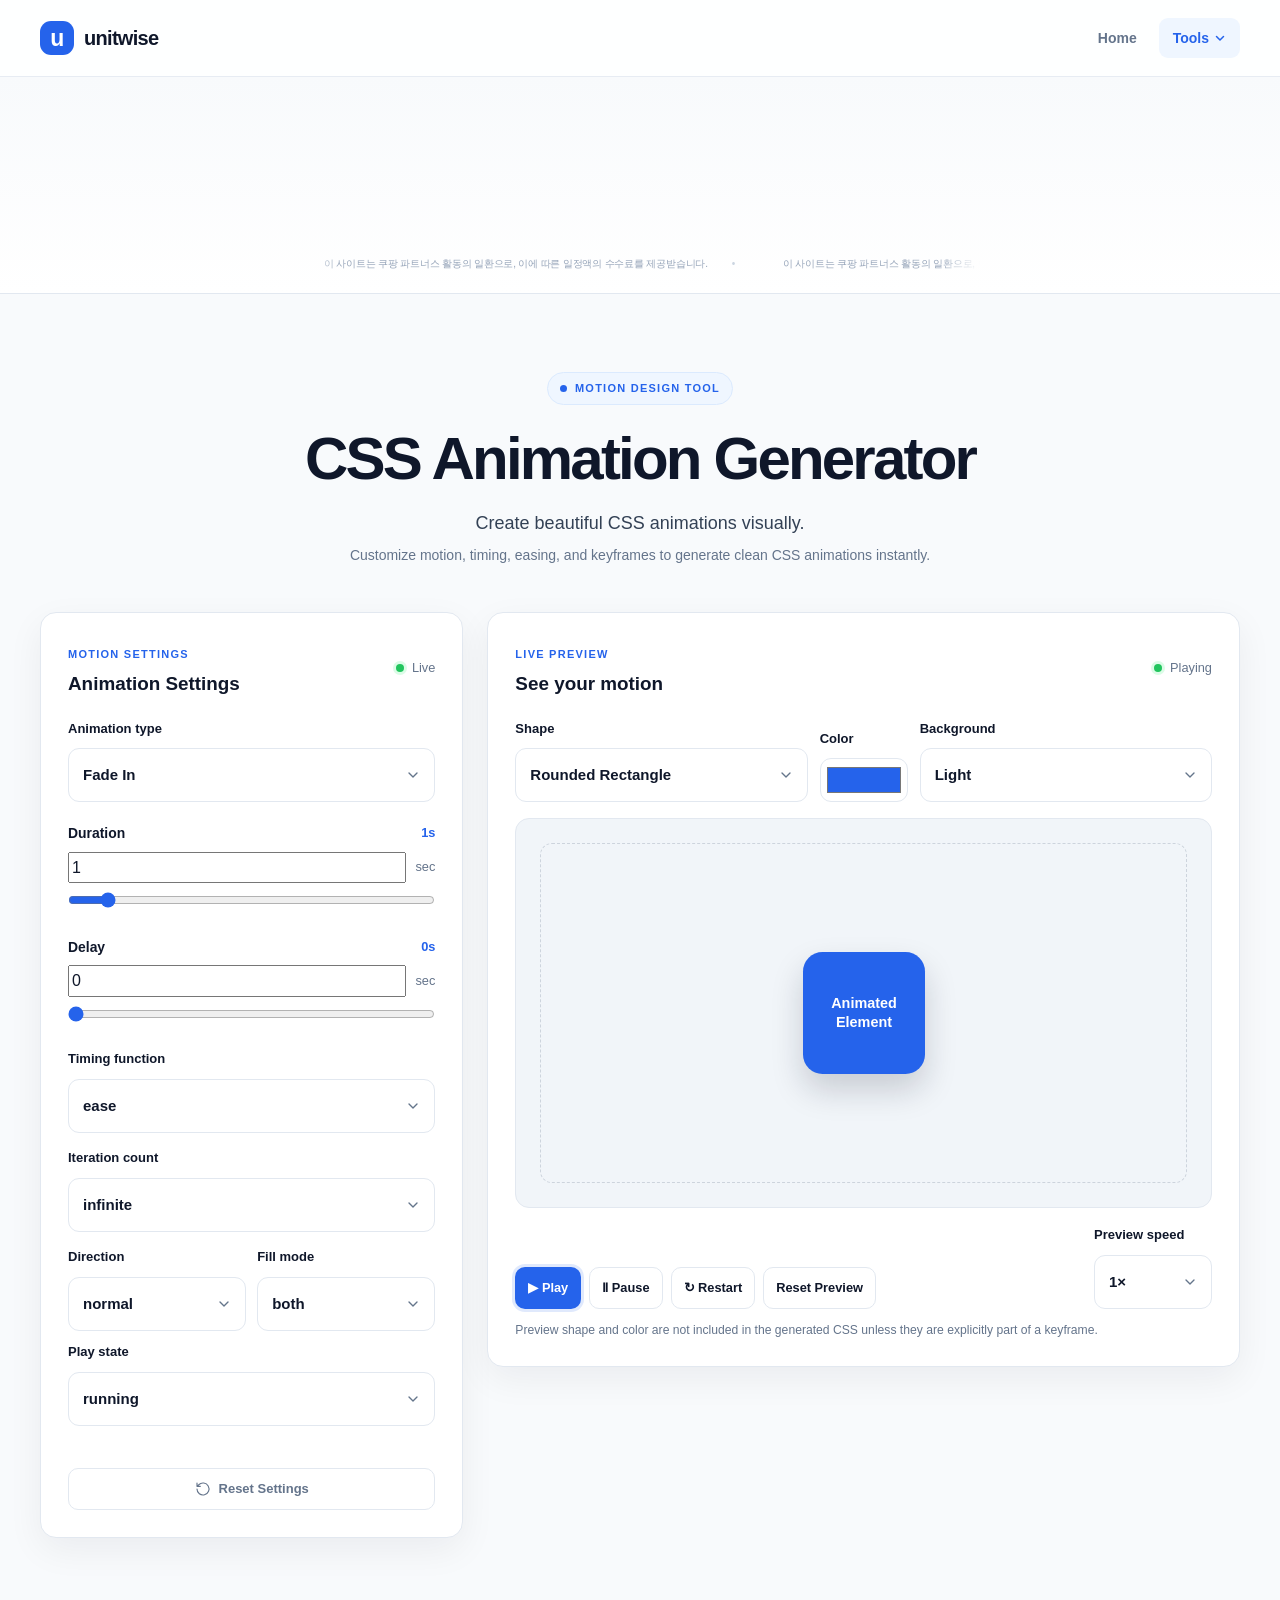
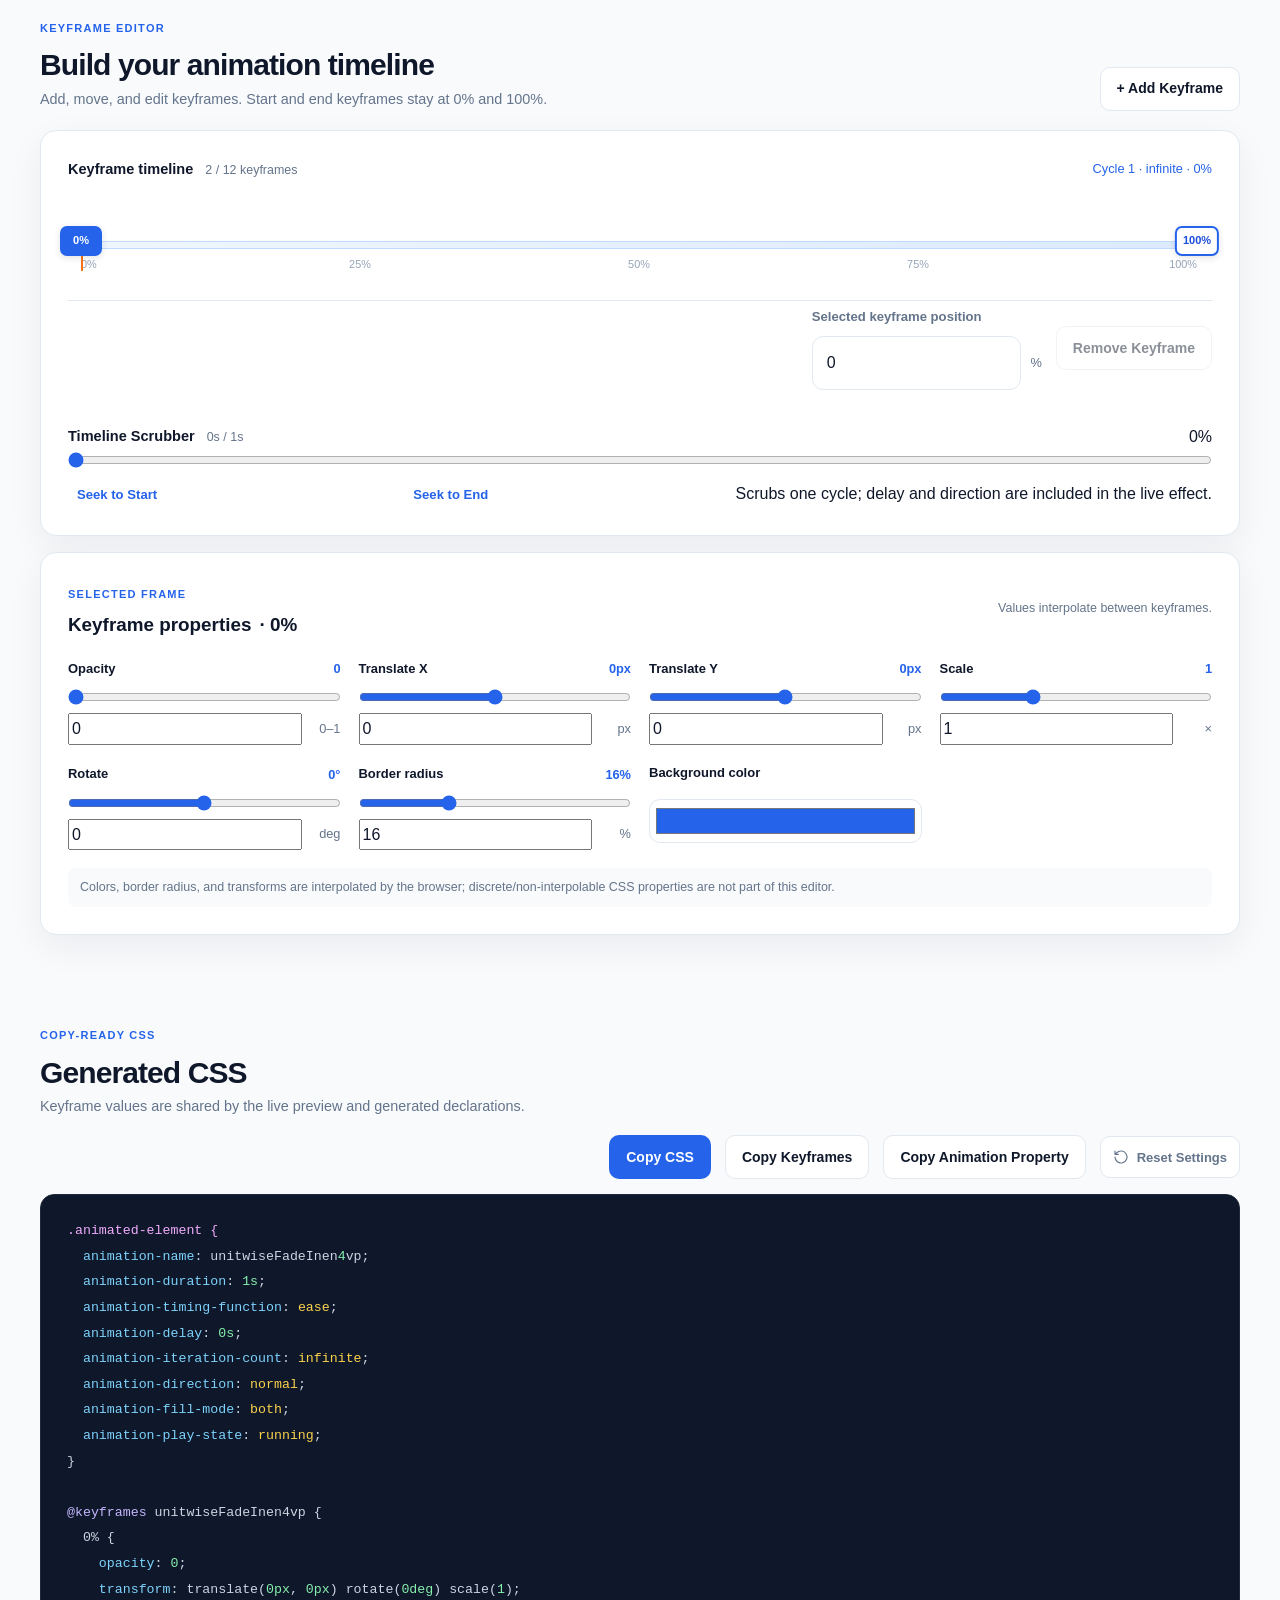
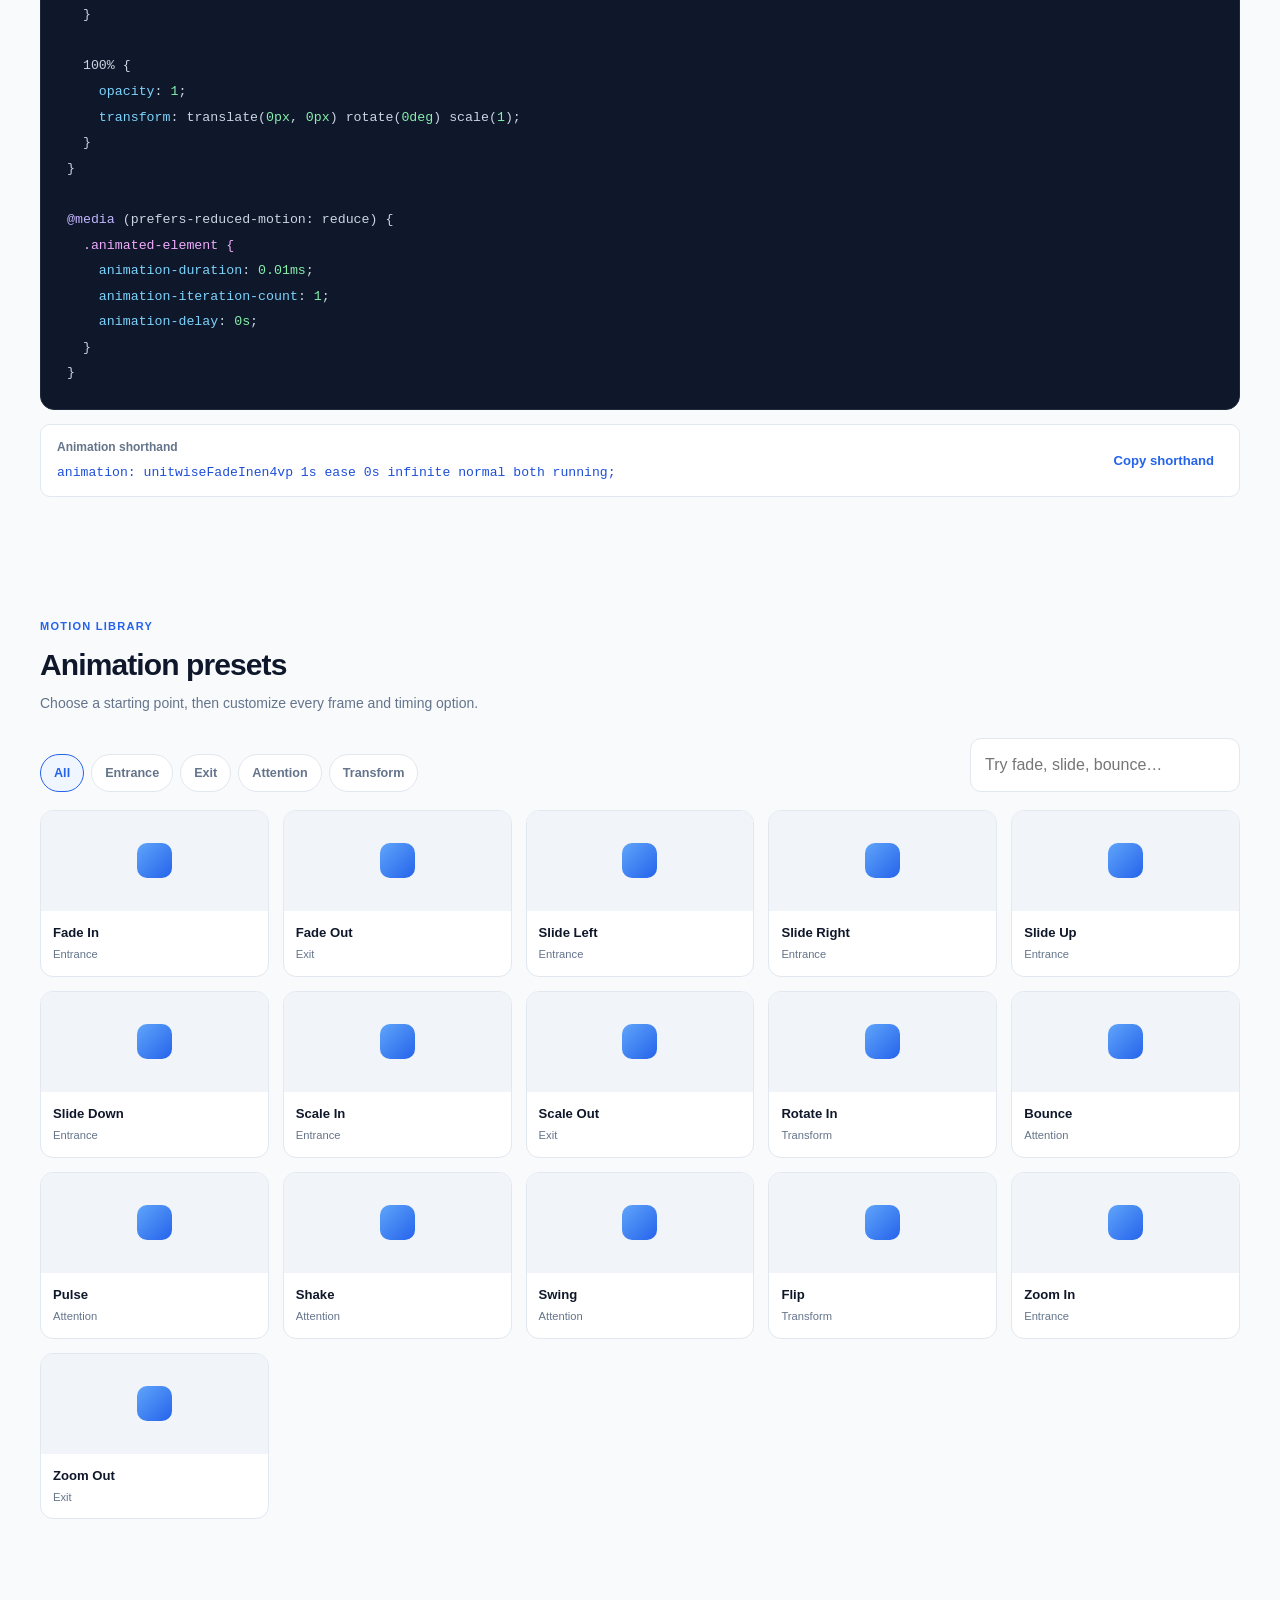
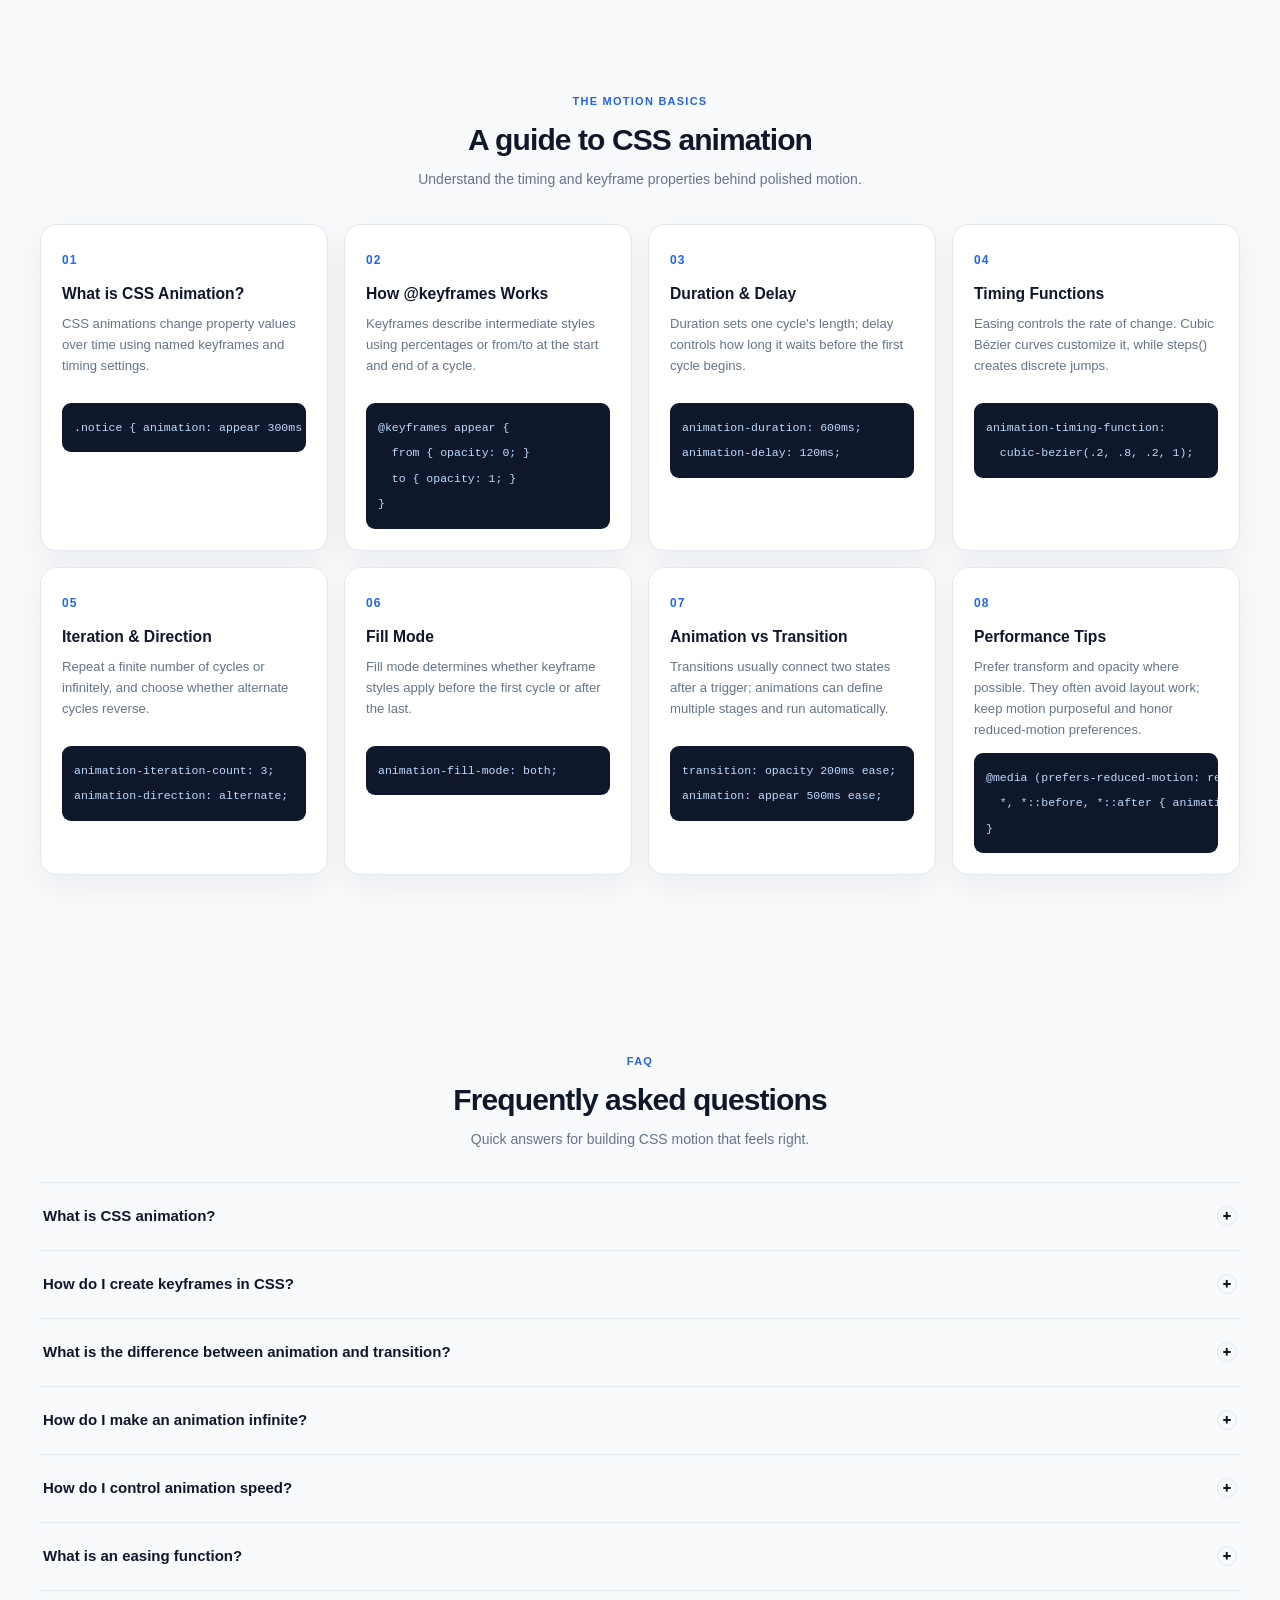
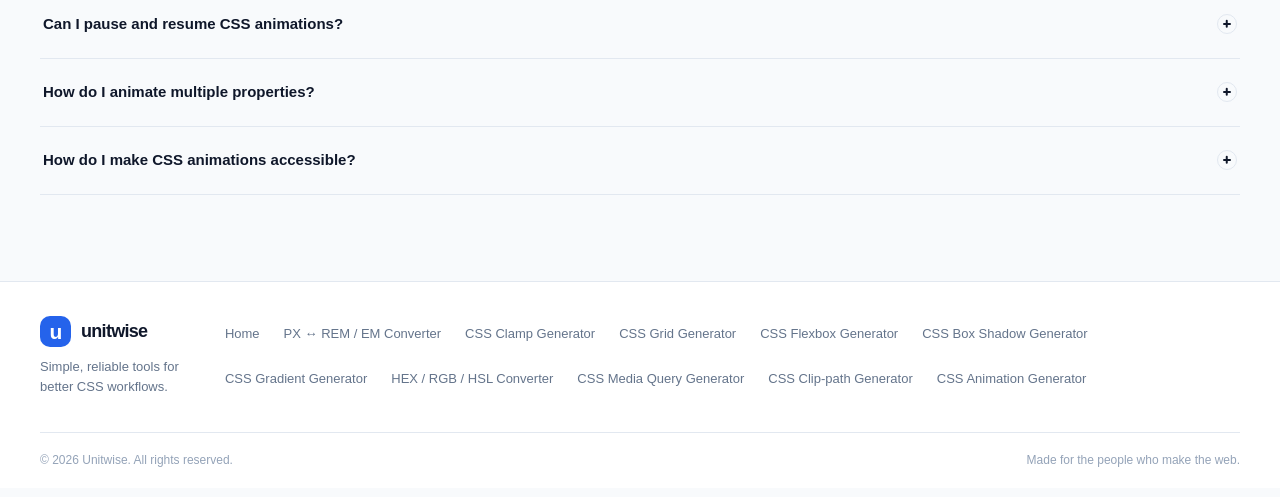
==== commit 41e65ff9: "쿠팡 파트너스 와이드 배너(PC/MO) 추가 1. 광고 배너 적용 - Header 바로 아래에 광고 배너 배치 - PC(680×140px), 모바일(280×140px) 반응형 적용" ====
--- a/animation.html
+++ b/animation.html
@@ -27,12 +27,12 @@
 
   <link rel="stylesheet" href="assets/css/normalize.css">
   <link rel="stylesheet" href="assets/css/reset.css">
-  <link rel="stylesheet" href="assets/css/commons.css?v=2">
+  <link rel="stylesheet" href="assets/css/commons.css?v=3">
   <link rel="stylesheet" href="assets/css/animation.css">
   <link rel="stylesheet" href="assets/css/responsive.css">
   <script src="https://code.jquery.com/jquery-3.7.1.min.js"
     integrity="sha256-/JqT3SQfawRcv/BIHPThkBvs0OEvtFFmqPF/lYI/Cxo=" crossorigin="anonymous"></script>
-  <script src="assets/js/common.js?v=2"></script>
+  <script src="assets/js/common.js?v=3"></script>
   <script src="assets/js/animation.js"></script>
 
   <meta name="google-site-verification" content="XZpFfX3nSkuJwJqcZBJIZyjZYTVvXYMlZHfaFTL9WIM" />
@@ -42,6 +42,8 @@
 <body data-page="animation">
   <a class="skip-link" href="#main-content">Skip to content</a>
   <div id="header"></div>
+  <div id="banner"></div>
+
   <main id="main-content">
     <section class="hero container" aria-labelledby="hero-title">
       <span class="eyebrow"><span class="eyebrow__dot" aria-hidden="true"></span>MOTION DESIGN TOOL</span>
--- a/assets/css/commons.css
+++ b/assets/css/commons.css
@@ -1,710 +1,837 @@
-:root {
-  color-scheme: light;
-  --color-primary: #2563eb;
-  --color-primary-dark: #1d4ed8;
-  --color-primary-soft: #eff6ff;
-  --color-background: #f8fafc;
-  --color-surface: #ffffff;
-  --color-text: #0f172a;
-  --color-text-secondary: #64748b;
-  --color-text-muted: #94a3b8;
-  --color-border: #e2e8f0;
-  --color-border-strong: #cbd5e1;
-  --color-success: #15803d;
-  --color-error: #b91c1c;
-  --font-sans: Inter, Pretendard, -apple-system, BlinkMacSystemFont, "Segoe UI", sans-serif;
-  --font-mono: "SFMono-Regular", Consolas, "Liberation Mono", monospace;
-  --container-width: 1200px;
-  --space-1: 4px;
-  --space-2: 8px;
-  --space-3: 12px;
-  --space-4: 16px;
-  --space-5: 24px;
-  --space-6: 32px;
-  --space-7: 48px;
-  --space-8: 64px;
-  --radius-small: 10px;
-  --radius-medium: 16px;
-  --radius-large: 22px;
-  --shadow-card: 0 12px 36px rgb(15 23 42 / 6%);
-  --transition-fast: 180ms ease;
-}
-
-body {
-  background: var(--color-background);
-  color: var(--color-text);
-  font-family: var(--font-sans);
-  font-size: 16px;
-  line-height: 1.6;
-  -webkit-font-smoothing: antialiased;
-}
-
-button,
-input,
-select {
-  color: inherit;
-}
-
-button:focus-visible,
-a:focus-visible,
-input:focus-visible,
-select:focus-visible,
-.table-scroll:focus-visible {
-  outline: 3px solid rgb(37 99 235 / 35%);
-  outline-offset: 3px;
-}
-
-.container {
-  width: min(calc(100% - 48px), var(--container-width));
-  margin-inline: auto;
-}
-
-.skip-link {
-  position: fixed;
-  z-index: 20;
-  top: 12px;
-  left: 12px;
-  padding: 10px 16px;
-  transform: translateY(-160%);
-  border-radius: var(--radius-small);
-  background: var(--color-text);
-  color: white;
-  transition: transform var(--transition-fast);
-}
-
-.skip-link:focus {
-  transform: translateY(0);
-}
-
-.site-header {
-  position: relative;
-  z-index: 5;
-  border-bottom: 1px solid rgb(226 232 240 / 80%);
-  background: rgb(255 255 255 / 92%);
-}
-
-.site-header__inner {
-  display: flex;
-  min-height: 76px;
-  align-items: center;
-  justify-content: space-between;
-}
-
-.brand {
-  display: inline-flex;
-  align-items: center;
-  gap: 10px;
-  color: var(--color-text);
-  font-size: 20px;
-  font-weight: 750;
-  letter-spacing: -0.7px;
-}
-
-.brand__mark {
-  display: grid;
-  width: 34px;
-  height: 34px;
-  place-items: center;
-  border-radius: 11px;
-  background: var(--color-primary);
-  color: white;
-  font-size: 23px;
-  font-weight: 800;
-  line-height: 1;
-}
-
-.site-nav {
-  display: flex;
-  align-items: center;
-  gap: 8px;
-}
-
-.site-nav__dropdown {
-  position: relative;
-}
-
-.site-nav__dropdown-toggle {
-  display: inline-flex;
-  align-items: center;
-  gap: 5px;
-  border: 0;
-  background: transparent;
-  cursor: pointer;
-}
-
-.site-nav__dropdown-icon {
-  width: 12px;
-  height: 12px;
-  stroke: currentColor;
-  stroke-width: 1.5;
-  opacity: 0.7;
-  transition: opacity var(--transition-fast), color var(--transition-fast), stroke var(--transition-fast);
-  flex-shrink: 0;
-  pointer-events: none;
-  background: none;
-  border: 0;
-  box-shadow: none;
-  transform: none !important;
-}
-
-.site-nav__dropdown-toggle:hover .site-nav__dropdown-icon,
-.site-nav__dropdown-toggle:focus-visible .site-nav__dropdown-icon,
-.site-nav__dropdown-toggle.is-active .site-nav__dropdown-icon,
-.site-nav__dropdown-toggle[aria-expanded="true"] .site-nav__dropdown-icon {
-  opacity: 1;
-  color: var(--color-primary);
-  transform: none !important;
-}
-
-.site-nav__dropdown-menu {
-  position: absolute;
-  z-index: 10;
-  top: calc(100% + 8px);
-  right: 0;
-  display: grid;
-  width: 300px;
-  max-height: min(76vh, 560px);
-  overflow-y: auto;
-  gap: 8px;
-  padding: 12px;
-  border: 1px solid var(--color-border);
-  border-radius: 13px;
-  background: white;
-  box-shadow: var(--shadow-card);
-  opacity: 0;
-  visibility: hidden;
-  pointer-events: none;
-  transform: translateY(-6px);
-  transition: opacity var(--transition-fast), transform var(--transition-fast), visibility var(--transition-fast);
-}
-
-.site-nav__dropdown-menu.is-open {
-  opacity: 1;
-  visibility: visible;
-  pointer-events: auto;
-  transform: translateY(0);
-}
-
-.site-nav__dropdown-menu.is-closing {
-  opacity: 0;
-  visibility: hidden;
-  pointer-events: none;
-  transform: translateY(-6px);
-}
-
-.site-nav__dropdown-group {
-  display: grid;
-  gap: 2px;
-}
-
-.site-nav__dropdown-category {
-  margin: 3px 9px 2px;
-  color: var(--color-text-muted);
-  font-size: 10px;
-  font-weight: 750;
-  letter-spacing: 0.11em;
-  line-height: 1.4;
-  text-transform: uppercase;
-}
-
-.site-nav__dropdown-menu[hidden]:not(.is-open):not(.is-closing) {
-  display: none;
-}
-
-.site-nav__dropdown-menu .site-nav__link {
-  font-size: 13px;
-}
-
-.site-nav__link {
-  padding: 9px 14px;
-  border-radius: 9px;
-  color: var(--color-text-secondary);
-  font-size: 14px;
-  font-weight: 550;
-  transition: color var(--transition-fast), background var(--transition-fast);
-}
-
-.site-nav__link:hover,
-.site-nav__link.is-active,
-.site-nav__dropdown-toggle[aria-expanded="true"] {
-  background: var(--color-primary-soft);
-  color: var(--color-primary);
-}
-
-.menu-toggle {
-  display: none;
-  width: 44px;
-  height: 44px;
-  align-items: center;
-  justify-content: center;
-  flex-direction: column;
-  gap: 5px;
-  border: 1px solid var(--color-border);
-  border-radius: 12px;
-  background: white;
-}
-
-.menu-toggle span {
-  width: 18px;
-  height: 2px;
-  border-radius: 2px;
-  background: var(--color-text);
-  transition: transform var(--transition-fast), opacity var(--transition-fast);
-}
-
-.button {
-  display: inline-flex;
-  min-height: 44px;
-  align-items: center;
-  justify-content: center;
-  gap: 9px;
-  padding: 0 16px;
-  border: 1px solid transparent;
-  border-radius: 10px;
-  font-size: 14px;
-  font-weight: 650;
-  transition: background var(--transition-fast), border-color var(--transition-fast), color var(--transition-fast), transform var(--transition-fast);
-}
-
-.button:active,
-.swap-button:active {
-  transform: translateY(1px);
-}
-
-.button--copy {
-  background: var(--color-primary);
-  color: white;
-}
-
-.button--copy:hover {
-  background: var(--color-primary-dark);
-}
-
-.button--copy svg,
-.text-button svg {
-  width: 17px;
-  height: 17px;
-  fill: none;
-  stroke: currentColor;
-  stroke-linecap: round;
-  stroke-linejoin: round;
-  stroke-width: 1.8;
-}
-
-/* ==========================================================================
-   Standard Reset Button Component (Reference: CSS Flexbox Generator)
-   ========================================================================== */
-
-.button--reset {
-  display: inline-flex;
-  align-items: center;
-  justify-content: center;
-  flex-direction: row;
-  min-height: 42px;
-  gap: 8px;
-  padding: 0 12px;
-  border: 1px solid var(--color-border);
-  border-radius: 10px;
-  background: var(--color-surface);
-  color: var(--color-text-secondary);
-  font-family: inherit;
-  font-size: 13px;
-  font-weight: 650;
-  line-height: 1;
-  white-space: nowrap;
-  cursor: pointer;
-  flex: 0 0 auto;
-  transition: color var(--transition-fast), border-color var(--transition-fast), background var(--transition-fast), transform var(--transition-fast);
-}
-
-.button--reset:hover {
-  border-color: var(--color-primary);
-  background: var(--color-primary-soft);
-  color: var(--color-primary);
-}
-
-.button--reset:active {
-  transform: translateY(1px);
-}
-
-.button--reset svg {
-  width: 16px;
-  height: 16px;
-  flex-shrink: 0;
-  fill: none;
-  stroke: currentColor;
-  stroke-linecap: round;
-  stroke-linejoin: round;
-  stroke-width: 1.7;
-}
-
-@media (max-width: 600px) {
-  .section-heading .button--reset,
-  .color-panel-heading .button--reset,
-  .color-adjustments-heading .button--reset {
-    min-height: 38px;
-    padding-inline: 9px;
-  }
-}
-
-@media (prefers-reduced-motion: reduce) {
-  .button--reset {
-    transition: none;
-  }
-}
-
-.field-group {
-  display: grid;
-  min-width: 0;
-  gap: 9px;
-}
-
-.field-group label {
-  color: var(--color-text);
-  font-size: 13px;
-  font-weight: 650;
-}
-
-.field-group label span {
-  color: var(--color-text-muted);
-  font-weight: 450;
-}
-
-.field-group input,
-.field-group select {
-  width: 100%;
-  min-width: 0;
-  height: 54px;
-  border: 1px solid var(--color-border);
-  border-radius: 11px;
-  background-color: white;
-  color: var(--color-text);
-  transition: border-color var(--transition-fast), box-shadow var(--transition-fast);
-}
-
-.field-group input {
-  padding: 0 14px;
-  font-variant-numeric: tabular-nums;
-}
-
-.field-group select {
-  padding: 0 38px 0 14px;
-  appearance: none;
-  background-image: url("data:image/svg+xml,%3Csvg xmlns='http://www.w3.org/2000/svg' width='16' height='16' viewBox='0 0 24 24' fill='none' stroke='%2364758b' stroke-width='2' stroke-linecap='round' stroke-linejoin='round'%3E%3Cpath d='m6 9 6 6 6-6'/%3E%3C/svg%3E");
-  background-repeat: no-repeat;
-  background-position: right 13px center;
-  font-size: 15px;
-  font-weight: 650;
-}
-
-.field-group input:hover,
-.field-group select:hover {
-  border-color: var(--color-border-strong);
-}
-
-.field-group input:focus,
-.field-group select:focus {
-  border-color: var(--color-primary);
-  outline: none;
-  box-shadow: 0 0 0 3px rgb(37 99 235 / 12%);
-}
-
-.input-with-select,
-.input-with-suffix {
-  display: flex;
-  min-width: 0;
-  align-items: center;
-  overflow: hidden;
-  border: 1px solid var(--color-border);
-  border-radius: 11px;
-  background: white;
-  transition: border-color var(--transition-fast), box-shadow var(--transition-fast);
-}
-
-.input-with-select:focus-within,
-.input-with-suffix:focus-within {
-  border-color: var(--color-primary);
-  box-shadow: 0 0 0 3px rgb(37 99 235 / 12%);
-}
-
-.input-with-select input,
-.input-with-suffix input {
-  height: 52px;
-  border: 0;
-  border-radius: 0;
-  box-shadow: none;
-}
-
-.input-with-select input:focus,
-.input-with-suffix input:focus {
-  border: 0;
-  box-shadow: none;
-}
-
-.input-with-select select {
-  width: 104px;
-  height: 52px;
-  flex: 0 0 104px;
-  border: 0;
-  border-left: 1px solid var(--color-border);
-  border-radius: 0;
-  background-color: #f8fafc;
-}
-
-.input-with-suffix span {
-  padding: 0 16px;
-  color: var(--color-text-secondary);
-  font-size: 14px;
-}
-
-.section-heading {
-  display: flex;
-  align-items: flex-end;
-  justify-content: space-between;
-  gap: 24px;
-}
-
-.section-heading--center {
-  display: block;
-  text-align: center;
-}
-
-.section-heading--center h2 {
-  margin-top: 9px;
-}
-
-.section-heading--center p {
-  margin-top: 10px;
-}
-
-.section-heading h2 {
-  margin-top: 8px;
-  font-size: clamp(23px, 2.4vw, 30px);
-  font-weight: 720;
-  letter-spacing: -0.9px;
-  line-height: 1.25;
-}
-
-.section-heading p {
-  margin-top: 9px;
-  color: var(--color-text-secondary);
-  font-size: 14px;
-}
-
-.eyebrow {
-  display: inline-flex;
-  align-items: center;
-  gap: 8px;
-  color: var(--color-primary);
-  font-size: 11px;
-  font-weight: 750;
-  letter-spacing: 1.25px;
-}
-
-.hero {
-  padding-top: 78px;
-  padding-bottom: 45px;
-  text-align: center;
-}
-
-.hero .eyebrow {
-  padding: 7px 12px;
-  border: 1px solid #dbeafe;
-  border-radius: 999px;
-  background: #eff6ff;
-}
-
-.eyebrow__dot {
-  width: 7px;
-  height: 7px;
-  border-radius: 50%;
-  background: var(--color-primary);
-}
-
-.hero h1 {
-  margin-top: 20px;
-  font-size: clamp(40px, 5vw, 60px);
-  font-weight: 760;
-  letter-spacing: -2.8px;
-  line-height: 1.12;
-}
-
-.hero h1 > span {
-  color: var(--color-primary);
-  font-size: 0.82em;
-  font-weight: 500;
-}
-
-.hero__lead {
-  margin-top: 17px;
-  color: #334155;
-  font-size: 18px;
-}
-
-.hero__description {
-  margin-top: 6px;
-  color: var(--color-text-secondary);
-  font-size: 14px;
-}
-
-.card {
-  border: 1px solid var(--color-border);
-  border-radius: var(--radius-medium);
-  background: var(--color-surface);
-  box-shadow: var(--shadow-card);
-}
-
-.converter-card__badge {
-  display: inline-flex;
-  align-items: center;
-  gap: 7px;
-  padding: 7px 11px;
-  border: 1px solid var(--color-border);
-  border-radius: 999px;
-  background: white;
-  color: var(--color-text-secondary);
-  font-size: 12px;
-  white-space: nowrap;
-}
-
-.converter-card__badge span {
-  color: var(--color-primary);
-}
-
-.faq-list {
-  margin-top: 32px;
-  border-top: 1px solid var(--color-border);
-}
-
-.faq-item {
-  border-bottom: 1px solid var(--color-border);
-}
-
-.faq-item h3 {
-  font-size: inherit;
-  font-weight: inherit;
-}
-
-.faq-question {
-  display: flex;
-  width: 100%;
-  min-height: 67px;
-  align-items: center;
-  justify-content: space-between;
-  gap: 18px;
-  padding: 14px 3px;
-  border: 0;
-  background: transparent;
-  color: var(--color-text);
-  font-size: 15px;
-  font-weight: 630;
-  text-align: left;
-  transition: color var(--transition-fast);
-}
-
-.faq-question:hover,
-.faq-question[aria-expanded="true"] {
-  color: var(--color-primary);
-}
-
-.faq-icon {
-  position: relative;
-  width: 20px;
-  height: 20px;
-  flex: 0 0 20px;
-  border: 1px solid var(--color-border);
-  border-radius: 50%;
-}
-
-.faq-icon::before,
-.faq-icon::after {
-  position: absolute;
-  top: 8px;
-  left: 5px;
-  width: 8px;
-  height: 1.5px;
-  border-radius: 2px;
-  background: currentColor;
-  content: "";
-}
-
-.faq-icon::after {
-  transform: rotate(90deg);
-  transition: transform var(--transition-fast);
-}
-
-.faq-question[aria-expanded="true"] .faq-icon::after {
-  transform: rotate(0);
-}
-
-.faq-answer {
-  padding: 0 38px 19px 3px;
-  color: var(--color-text-secondary);
-  font-size: 13px;
-  line-height: 1.75;
-}
-
-.component-error {
-  padding: 14px 24px;
-  background: #fff7ed;
-  color: #9a3412;
-  font-size: 14px;
-  text-align: center;
-}
-
-.site-footer {
-  border-top: 1px solid var(--color-border);
-  background: white;
-}
-
-.site-footer__main {
-  display: flex;
-  min-height: 150px;
-  align-items: center;
-  justify-content: space-between;
-  gap: 28px;
-}
-
-.brand--footer {
-  font-size: 18px;
-}
-
-.brand--footer .brand__mark {
-  width: 31px;
-  height: 31px;
-  border-radius: 10px;
-  font-size: 21px;
-}
-
-.site-footer__about p {
-  margin-top: 10px;
-  color: var(--color-text-secondary);
-  font-size: 13px;
-}
-
-.footer-nav {
-  display: flex;
-  flex-wrap: wrap;
-  gap: 24px;
-}
-
-.footer-nav a {
-  color: var(--color-text-secondary);
-  font-size: 13px;
-  transition: color var(--transition-fast);
-}
-
-.footer-nav a:hover {
-  color: var(--color-primary);
-}
-
-.site-footer__bottom {
-  display: flex;
-  min-height: 56px;
-  align-items: center;
-  justify-content: space-between;
-  gap: 12px;
-  border-top: 1px solid var(--color-border);
-  color: var(--color-text-muted);
-  font-size: 12px;
-}+:root {
+  color-scheme: light;
+  --color-primary: #2563eb;
+  --color-primary-dark: #1d4ed8;
+  --color-primary-soft: #eff6ff;
+  --color-background: #f8fafc;
+  --color-surface: #ffffff;
+  --color-text: #0f172a;
+  --color-text-secondary: #64748b;
+  --color-text-muted: #94a3b8;
+  --color-border: #e2e8f0;
+  --color-border-strong: #cbd5e1;
+  --color-success: #15803d;
+  --color-error: #b91c1c;
+  --font-sans: Inter, Pretendard, -apple-system, BlinkMacSystemFont, "Segoe UI", sans-serif;
+  --font-mono: "SFMono-Regular", Consolas, "Liberation Mono", monospace;
+  --container-width: 1200px;
+  --space-1: 4px;
+  --space-2: 8px;
+  --space-3: 12px;
+  --space-4: 16px;
+  --space-5: 24px;
+  --space-6: 32px;
+  --space-7: 48px;
+  --space-8: 64px;
+  --radius-small: 10px;
+  --radius-medium: 16px;
+  --radius-large: 22px;
+  --shadow-card: 0 12px 36px rgb(15 23 42 / 6%);
+  --transition-fast: 180ms ease;
+}
+
+body {
+  background: var(--color-background);
+  color: var(--color-text);
+  font-family: var(--font-sans);
+  font-size: 16px;
+  line-height: 1.6;
+  -webkit-font-smoothing: antialiased;
+}
+
+button,
+input,
+select {
+  color: inherit;
+}
+
+button:focus-visible,
+a:focus-visible,
+input:focus-visible,
+select:focus-visible,
+.table-scroll:focus-visible {
+  outline: 3px solid rgb(37 99 235 / 35%);
+  outline-offset: 3px;
+}
+
+.container {
+  width: min(calc(100% - 48px), var(--container-width));
+  margin-inline: auto;
+}
+
+.skip-link {
+  position: fixed;
+  z-index: 20;
+  top: 12px;
+  left: 12px;
+  padding: 10px 16px;
+  transform: translateY(-160%);
+  border-radius: var(--radius-small);
+  background: var(--color-text);
+  color: white;
+  transition: transform var(--transition-fast);
+}
+
+.skip-link:focus {
+  transform: translateY(0);
+}
+
+.site-header {
+  position: relative;
+  z-index: 5;
+  border-bottom: 1px solid rgb(226 232 240 / 80%);
+  background: rgb(255 255 255 / 92%);
+}
+
+.site-header__inner {
+  display: flex;
+  min-height: 76px;
+  align-items: center;
+  justify-content: space-between;
+}
+
+.brand {
+  display: inline-flex;
+  align-items: center;
+  gap: 10px;
+  color: var(--color-text);
+  font-size: 20px;
+  font-weight: 750;
+  letter-spacing: -0.7px;
+}
+
+.brand__mark {
+  display: grid;
+  width: 34px;
+  height: 34px;
+  place-items: center;
+  border-radius: 11px;
+  background: var(--color-primary);
+  color: white;
+  font-size: 23px;
+  font-weight: 800;
+  line-height: 1;
+}
+
+.site-nav {
+  display: flex;
+  align-items: center;
+  gap: 8px;
+}
+
+.site-nav__dropdown {
+  position: relative;
+}
+
+.site-nav__dropdown-toggle {
+  display: inline-flex;
+  align-items: center;
+  gap: 5px;
+  border: 0;
+  background: transparent;
+  cursor: pointer;
+}
+
+.site-nav__dropdown-icon {
+  width: 12px;
+  height: 12px;
+  stroke: currentColor;
+  stroke-width: 1.5;
+  opacity: 0.7;
+  transition: opacity var(--transition-fast), color var(--transition-fast), stroke var(--transition-fast);
+  flex-shrink: 0;
+  pointer-events: none;
+  background: none;
+  border: 0;
+  box-shadow: none;
+  transform: none !important;
+}
+
+.site-nav__dropdown-toggle:hover .site-nav__dropdown-icon,
+.site-nav__dropdown-toggle:focus-visible .site-nav__dropdown-icon,
+.site-nav__dropdown-toggle.is-active .site-nav__dropdown-icon,
+.site-nav__dropdown-toggle[aria-expanded="true"] .site-nav__dropdown-icon {
+  opacity: 1;
+  color: var(--color-primary);
+  transform: none !important;
+}
+
+.site-nav__dropdown-menu {
+  position: absolute;
+  z-index: 10;
+  top: calc(100% + 8px);
+  right: 0;
+  display: grid;
+  width: 300px;
+  max-height: min(76vh, 560px);
+  overflow-y: auto;
+  gap: 8px;
+  padding: 12px;
+  border: 1px solid var(--color-border);
+  border-radius: 13px;
+  background: white;
+  box-shadow: var(--shadow-card);
+  opacity: 0;
+  visibility: hidden;
+  pointer-events: none;
+  transform: translateY(-6px);
+  transition: opacity var(--transition-fast), transform var(--transition-fast), visibility var(--transition-fast);
+}
+
+.site-nav__dropdown-menu.is-open {
+  opacity: 1;
+  visibility: visible;
+  pointer-events: auto;
+  transform: translateY(0);
+}
+
+.site-nav__dropdown-menu.is-closing {
+  opacity: 0;
+  visibility: hidden;
+  pointer-events: none;
+  transform: translateY(-6px);
+}
+
+.site-nav__dropdown-group {
+  display: grid;
+  gap: 2px;
+}
+
+.site-nav__dropdown-category {
+  margin: 3px 9px 2px;
+  color: var(--color-text-muted);
+  font-size: 10px;
+  font-weight: 750;
+  letter-spacing: 0.11em;
+  line-height: 1.4;
+  text-transform: uppercase;
+}
+
+.site-nav__dropdown-menu[hidden]:not(.is-open):not(.is-closing) {
+  display: none;
+}
+
+.site-nav__dropdown-menu .site-nav__link {
+  font-size: 13px;
+}
+
+.site-nav__link {
+  padding: 9px 14px;
+  border-radius: 9px;
+  color: var(--color-text-secondary);
+  font-size: 14px;
+  font-weight: 550;
+  transition: color var(--transition-fast), background var(--transition-fast);
+}
+
+.site-nav__link:hover,
+.site-nav__link.is-active,
+.site-nav__dropdown-toggle[aria-expanded="true"] {
+  background: var(--color-primary-soft);
+  color: var(--color-primary);
+}
+
+.menu-toggle {
+  display: none;
+  width: 44px;
+  height: 44px;
+  align-items: center;
+  justify-content: center;
+  flex-direction: column;
+  gap: 5px;
+  border: 1px solid var(--color-border);
+  border-radius: 12px;
+  background: white;
+}
+
+.menu-toggle span {
+  width: 18px;
+  height: 2px;
+  border-radius: 2px;
+  background: var(--color-text);
+  transition: transform var(--transition-fast), opacity var(--transition-fast);
+}
+
+.button {
+  display: inline-flex;
+  min-height: 44px;
+  align-items: center;
+  justify-content: center;
+  gap: 9px;
+  padding: 0 16px;
+  border: 1px solid transparent;
+  border-radius: 10px;
+  font-size: 14px;
+  font-weight: 650;
+  transition: background var(--transition-fast), border-color var(--transition-fast), color var(--transition-fast), transform var(--transition-fast);
+}
+
+.button:active,
+.swap-button:active {
+  transform: translateY(1px);
+}
+
+.button--copy {
+  background: var(--color-primary);
+  color: white;
+}
+
+.button--copy:hover {
+  background: var(--color-primary-dark);
+}
+
+.button--copy svg,
+.text-button svg {
+  width: 17px;
+  height: 17px;
+  fill: none;
+  stroke: currentColor;
+  stroke-linecap: round;
+  stroke-linejoin: round;
+  stroke-width: 1.8;
+}
+
+/* ==========================================================================
+   Standard Reset Button Component (Reference: CSS Flexbox Generator)
+   ========================================================================== */
+
+.button--reset {
+  display: inline-flex;
+  align-items: center;
+  justify-content: center;
+  flex-direction: row;
+  min-height: 42px;
+  gap: 8px;
+  padding: 0 12px;
+  border: 1px solid var(--color-border);
+  border-radius: 10px;
+  background: var(--color-surface);
+  color: var(--color-text-secondary);
+  font-family: inherit;
+  font-size: 13px;
+  font-weight: 650;
+  line-height: 1;
+  white-space: nowrap;
+  cursor: pointer;
+  flex: 0 0 auto;
+  transition: color var(--transition-fast), border-color var(--transition-fast), background var(--transition-fast), transform var(--transition-fast);
+}
+
+.button--reset:hover {
+  border-color: var(--color-primary);
+  background: var(--color-primary-soft);
+  color: var(--color-primary);
+}
+
+.button--reset:active {
+  transform: translateY(1px);
+}
+
+.button--reset svg {
+  width: 16px;
+  height: 16px;
+  flex-shrink: 0;
+  fill: none;
+  stroke: currentColor;
+  stroke-linecap: round;
+  stroke-linejoin: round;
+  stroke-width: 1.7;
+}
+
+@media (max-width: 600px) {
+  .section-heading .button--reset,
+  .color-panel-heading .button--reset,
+  .color-adjustments-heading .button--reset {
+    min-height: 38px;
+    padding-inline: 9px;
+  }
+}
+
+@media (prefers-reduced-motion: reduce) {
+  .button--reset {
+    transition: none;
+  }
+}
+
+.field-group {
+  display: grid;
+  min-width: 0;
+  gap: 9px;
+}
+
+.field-group label {
+  color: var(--color-text);
+  font-size: 13px;
+  font-weight: 650;
+}
+
+.field-group label span {
+  color: var(--color-text-muted);
+  font-weight: 450;
+}
+
+.field-group input,
+.field-group select {
+  width: 100%;
+  min-width: 0;
+  height: 54px;
+  border: 1px solid var(--color-border);
+  border-radius: 11px;
+  background-color: white;
+  color: var(--color-text);
+  transition: border-color var(--transition-fast), box-shadow var(--transition-fast);
+}
+
+.field-group input {
+  padding: 0 14px;
+  font-variant-numeric: tabular-nums;
+}
+
+.field-group select {
+  padding: 0 38px 0 14px;
+  appearance: none;
+  background-image: url("data:image/svg+xml,%3Csvg xmlns='http://www.w3.org/2000/svg' width='16' height='16' viewBox='0 0 24 24' fill='none' stroke='%2364758b' stroke-width='2' stroke-linecap='round' stroke-linejoin='round'%3E%3Cpath d='m6 9 6 6 6-6'/%3E%3C/svg%3E");
+  background-repeat: no-repeat;
+  background-position: right 13px center;
+  font-size: 15px;
+  font-weight: 650;
+}
+
+.field-group input:hover,
+.field-group select:hover {
+  border-color: var(--color-border-strong);
+}
+
+.field-group input:focus,
+.field-group select:focus {
+  border-color: var(--color-primary);
+  outline: none;
+  box-shadow: 0 0 0 3px rgb(37 99 235 / 12%);
+}
+
+.input-with-select,
+.input-with-suffix {
+  display: flex;
+  min-width: 0;
+  align-items: center;
+  overflow: hidden;
+  border: 1px solid var(--color-border);
+  border-radius: 11px;
+  background: white;
+  transition: border-color var(--transition-fast), box-shadow var(--transition-fast);
+}
+
+.input-with-select:focus-within,
+.input-with-suffix:focus-within {
+  border-color: var(--color-primary);
+  box-shadow: 0 0 0 3px rgb(37 99 235 / 12%);
+}
+
+.input-with-select input,
+.input-with-suffix input {
+  height: 52px;
+  border: 0;
+  border-radius: 0;
+  box-shadow: none;
+}
+
+.input-with-select input:focus,
+.input-with-suffix input:focus {
+  border: 0;
+  box-shadow: none;
+}
+
+.input-with-select select {
+  width: 104px;
+  height: 52px;
+  flex: 0 0 104px;
+  border: 0;
+  border-left: 1px solid var(--color-border);
+  border-radius: 0;
+  background-color: #f8fafc;
+}
+
+.input-with-suffix span {
+  padding: 0 16px;
+  color: var(--color-text-secondary);
+  font-size: 14px;
+}
+
+.section-heading {
+  display: flex;
+  align-items: flex-end;
+  justify-content: space-between;
+  gap: 24px;
+}
+
+.section-heading--center {
+  display: block;
+  text-align: center;
+}
+
+.section-heading--center h2 {
+  margin-top: 9px;
+}
+
+.section-heading--center p {
+  margin-top: 10px;
+}
+
+.section-heading h2 {
+  margin-top: 8px;
+  font-size: clamp(23px, 2.4vw, 30px);
+  font-weight: 720;
+  letter-spacing: -0.9px;
+  line-height: 1.25;
+}
+
+.section-heading p {
+  margin-top: 9px;
+  color: var(--color-text-secondary);
+  font-size: 14px;
+}
+
+.eyebrow {
+  display: inline-flex;
+  align-items: center;
+  gap: 8px;
+  color: var(--color-primary);
+  font-size: 11px;
+  font-weight: 750;
+  letter-spacing: 1.25px;
+}
+
+.hero {
+  padding-top: 78px;
+  padding-bottom: 45px;
+  text-align: center;
+}
+
+.hero .eyebrow {
+  padding: 7px 12px;
+  border: 1px solid #dbeafe;
+  border-radius: 999px;
+  background: #eff6ff;
+}
+
+.eyebrow__dot {
+  width: 7px;
+  height: 7px;
+  border-radius: 50%;
+  background: var(--color-primary);
+}
+
+.hero h1 {
+  margin-top: 20px;
+  font-size: clamp(40px, 5vw, 60px);
+  font-weight: 760;
+  letter-spacing: -2.8px;
+  line-height: 1.12;
+}
+
+.hero h1 > span {
+  color: var(--color-primary);
+  font-size: 0.82em;
+  font-weight: 500;
+}
+
+.hero__lead {
+  margin-top: 17px;
+  color: #334155;
+  font-size: 18px;
+}
+
+.hero__description {
+  margin-top: 6px;
+  color: var(--color-text-secondary);
+  font-size: 14px;
+}
+
+.card {
+  border: 1px solid var(--color-border);
+  border-radius: var(--radius-medium);
+  background: var(--color-surface);
+  box-shadow: var(--shadow-card);
+}
+
+.converter-card__badge {
+  display: inline-flex;
+  align-items: center;
+  gap: 7px;
+  padding: 7px 11px;
+  border: 1px solid var(--color-border);
+  border-radius: 999px;
+  background: white;
+  color: var(--color-text-secondary);
+  font-size: 12px;
+  white-space: nowrap;
+}
+
+.converter-card__badge span {
+  color: var(--color-primary);
+}
+
+.faq-list {
+  margin-top: 32px;
+  border-top: 1px solid var(--color-border);
+}
+
+.faq-item {
+  border-bottom: 1px solid var(--color-border);
+}
+
+.faq-item h3 {
+  font-size: inherit;
+  font-weight: inherit;
+}
+
+.faq-question {
+  display: flex;
+  width: 100%;
+  min-height: 67px;
+  align-items: center;
+  justify-content: space-between;
+  gap: 18px;
+  padding: 14px 3px;
+  border: 0;
+  background: transparent;
+  color: var(--color-text);
+  font-size: 15px;
+  font-weight: 630;
+  text-align: left;
+  transition: color var(--transition-fast);
+}
+
+.faq-question:hover,
+.faq-question[aria-expanded="true"] {
+  color: var(--color-primary);
+}
+
+.faq-icon {
+  position: relative;
+  width: 20px;
+  height: 20px;
+  flex: 0 0 20px;
+  border: 1px solid var(--color-border);
+  border-radius: 50%;
+}
+
+.faq-icon::before,
+.faq-icon::after {
+  position: absolute;
+  top: 8px;
+  left: 5px;
+  width: 8px;
+  height: 1.5px;
+  border-radius: 2px;
+  background: currentColor;
+  content: "";
+}
+
+.faq-icon::after {
+  transform: rotate(90deg);
+  transition: transform var(--transition-fast);
+}
+
+.faq-question[aria-expanded="true"] .faq-icon::after {
+  transform: rotate(0);
+}
+
+.faq-answer {
+  padding: 0 38px 19px 3px;
+  color: var(--color-text-secondary);
+  font-size: 13px;
+  line-height: 1.75;
+}
+
+.component-error {
+  padding: 14px 24px;
+  background: #fff7ed;
+  color: #9a3412;
+  font-size: 14px;
+  text-align: center;
+}
+
+.site-footer {
+  border-top: 1px solid var(--color-border);
+  background: white;
+}
+
+.site-footer__main {
+  display: flex;
+  min-height: 150px;
+  align-items: center;
+  justify-content: space-between;
+  gap: 28px;
+}
+
+.brand--footer {
+  font-size: 18px;
+}
+
+.brand--footer .brand__mark {
+  width: 31px;
+  height: 31px;
+  border-radius: 10px;
+  font-size: 21px;
+}
+
+.site-footer__about p {
+  margin-top: 10px;
+  color: var(--color-text-secondary);
+  font-size: 13px;
+}
+
+.footer-nav {
+  display: flex;
+  flex-wrap: wrap;
+  gap: 24px;
+}
+
+.footer-nav a {
+  color: var(--color-text-secondary);
+  font-size: 13px;
+  transition: color var(--transition-fast);
+}
+
+.footer-nav a:hover {
+  color: var(--color-primary);
+}
+
+.site-footer__bottom {
+  display: flex;
+  min-height: 56px;
+  align-items: center;
+  justify-content: space-between;
+  gap: 12px;
+  border-top: 1px solid var(--color-border);
+  color: var(--color-text-muted);
+  font-size: 12px;
+}
+
+/* ==========================================================================
+   Coupang Partners Banner & Marquee
+   ========================================================================== */
+.coupang-banner-area {
+  position: relative;
+  z-index: 1;
+  width: 100%;
+  padding: 18px 0 14px;
+  background: linear-gradient(180deg, #f8fafc 0%, #ffffff 100%);
+  border-bottom: 1px solid var(--color-border);
+}
+
+.coupang-banner-container {
+  display: flex;
+  flex-direction: column;
+  align-items: center;
+  justify-content: center;
+}
+
+.coupang-banner-wrapper {
+  display: flex;
+  justify-content: center;
+  align-items: center;
+  width: 100%;
+  min-height: 140px;
+}
+
+.coupang-banner {
+  width: 100%;
+  min-height: 140px;
+}
+
+.coupang-banner ins {
+  display: block !important;
+  margin: 0 auto !important;
+  text-align: center;
+}
+
+.coupang-banner iframe {
+  display: block !important;
+  margin: 0 auto !important;
+  border: none !important;
+  border-radius: var(--radius-small, 10px);
+  box-shadow: 0 4px 16px rgba(15, 23, 42, 0.05);
+}
+
+/* PC 배너: 기본 표시, 모바일 숨김 */
+.coupang-banner--pc {
+  display: flex;
+  justify-content: center;
+}
+
+.coupang-banner--mobile {
+  display: none;
+  justify-content: center;
+}
+
+/* 모바일 분기 (768px 이하) */
+@media (max-width: 768px) {
+  .coupang-banner-area {
+    padding: 14px 0 10px;
+  }
+
+  .coupang-banner--pc {
+    display: none !important;
+  }
+
+  .coupang-banner--mobile {
+    display: flex !important;
+  }
+}
+
+/* 마퀴 (흐르는 문구) */
+.coupang-marquee {
+  width: 100%;
+  max-width: 680px;
+  overflow: hidden;
+  position: relative;
+  margin-top: 10px;
+  padding: 4px 0;
+  user-select: none;
+  mask-image: linear-gradient(to right, transparent, black 6%, black 94%, transparent);
+  -webkit-mask-image: linear-gradient(to right, transparent, black 6%, black 94%, transparent);
+}
+
+@media (max-width: 768px) {
+  .coupang-marquee {
+    max-width: 280px;
+  }
+}
+
+.coupang-marquee__track {
+  display: inline-flex;
+  white-space: nowrap;
+  will-change: transform;
+  animation: coupangNoticeMarquee 22s linear infinite;
+}
+
+.coupang-marquee:hover .coupang-marquee__track {
+  animation-play-state: paused;
+}
+
+.coupang-marquee__item {
+  display: inline-flex;
+  align-items: center;
+  font-size: 10px;
+  line-height: 1.4;
+  color: var(--color-text-muted, #94a3b8);
+  letter-spacing: -0.2px;
+  padding: 0 24px;
+}
+
+.coupang-marquee__item::after {
+  content: "•";
+  margin-left: 24px;
+  color: var(--color-border-strong, #cbd5e1);
+}
+
+@keyframes coupangNoticeMarquee {
+  0% {
+    transform: translateX(0);
+  }
+  100% {
+    transform: translateX(-50%);
+  }
+}
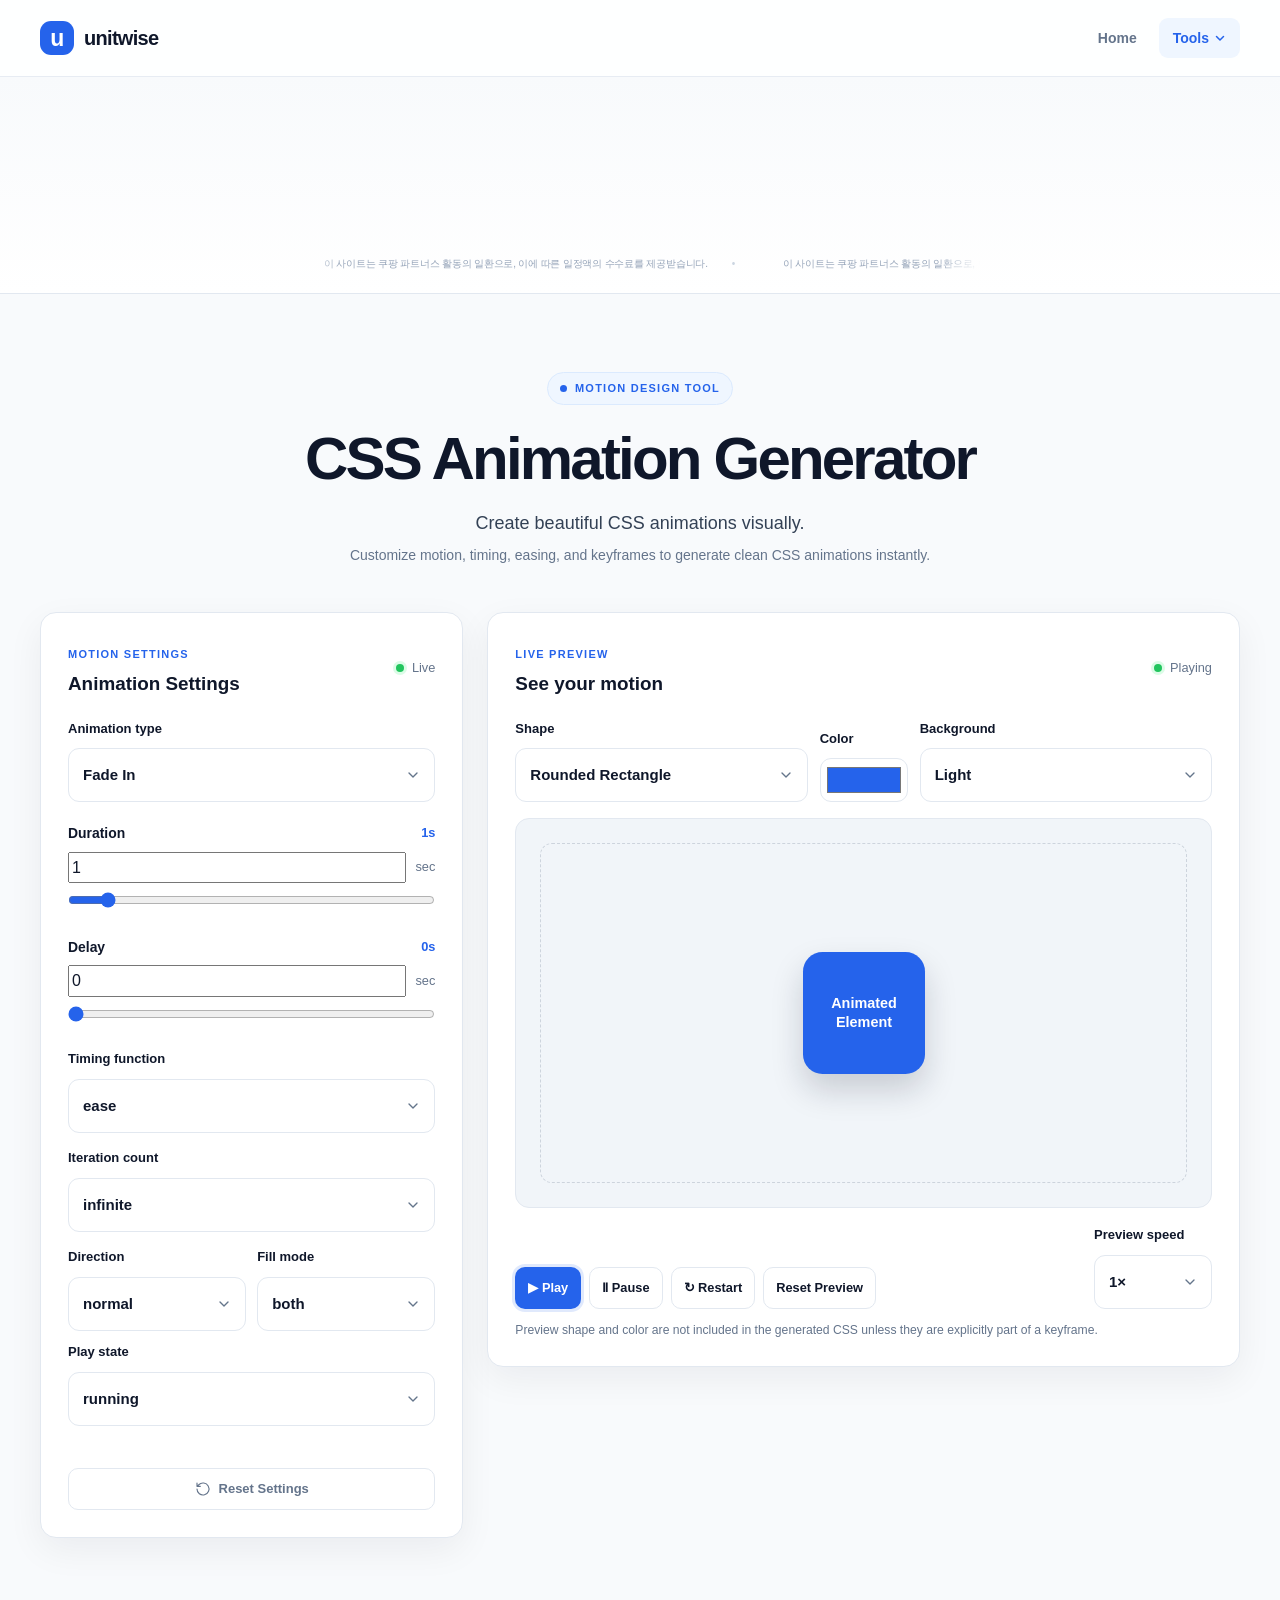
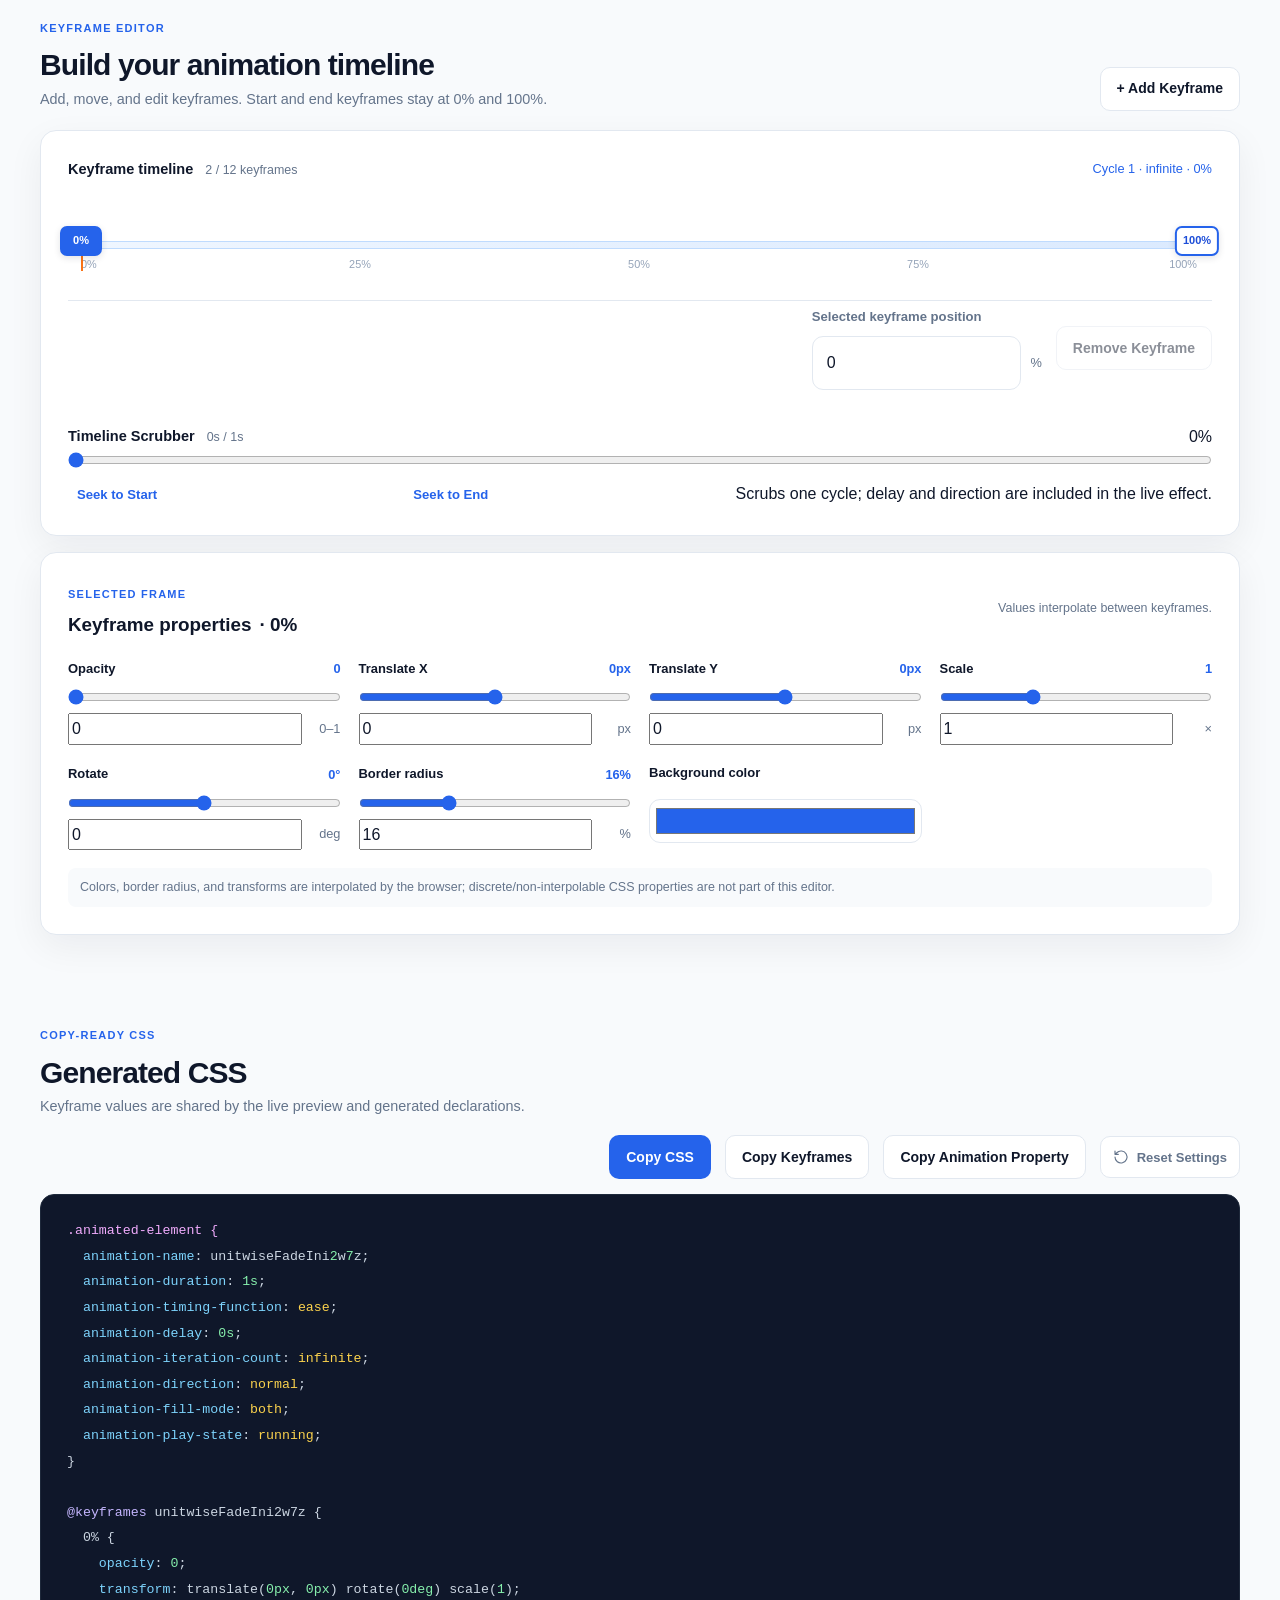
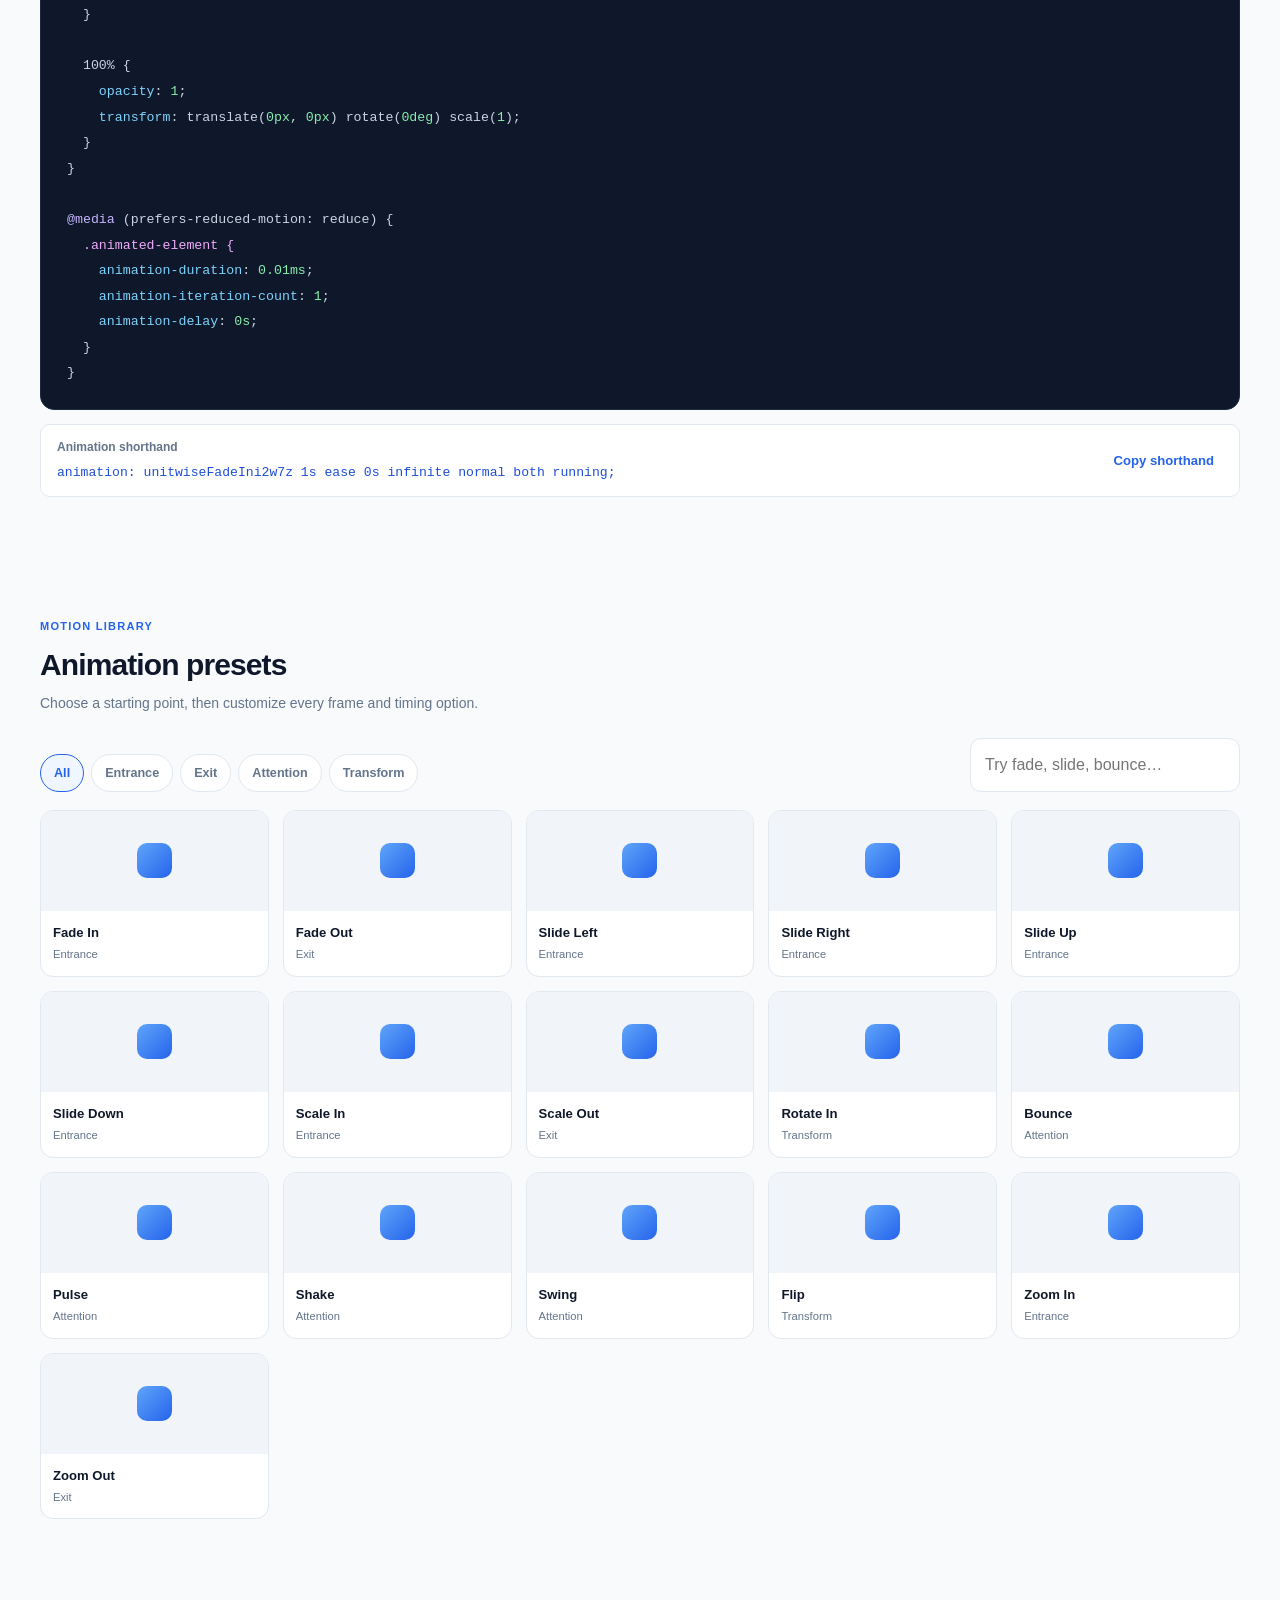
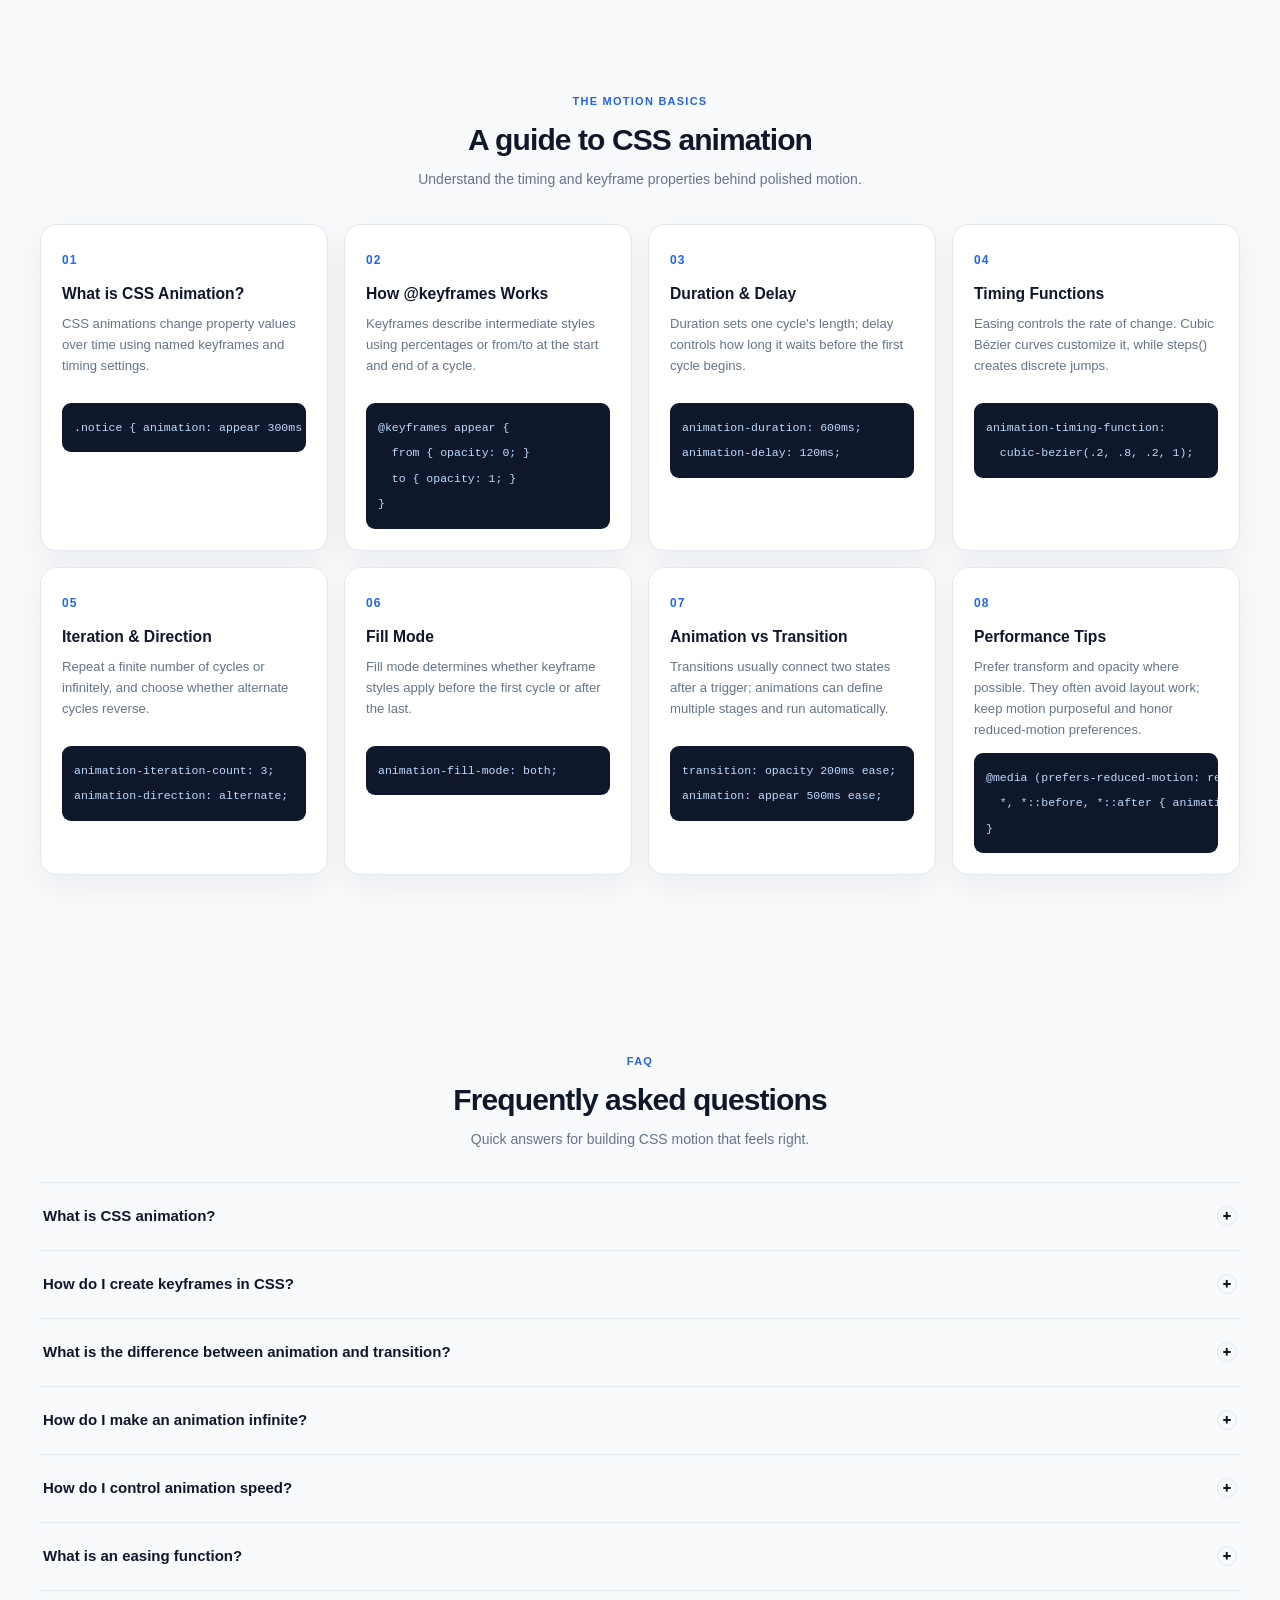
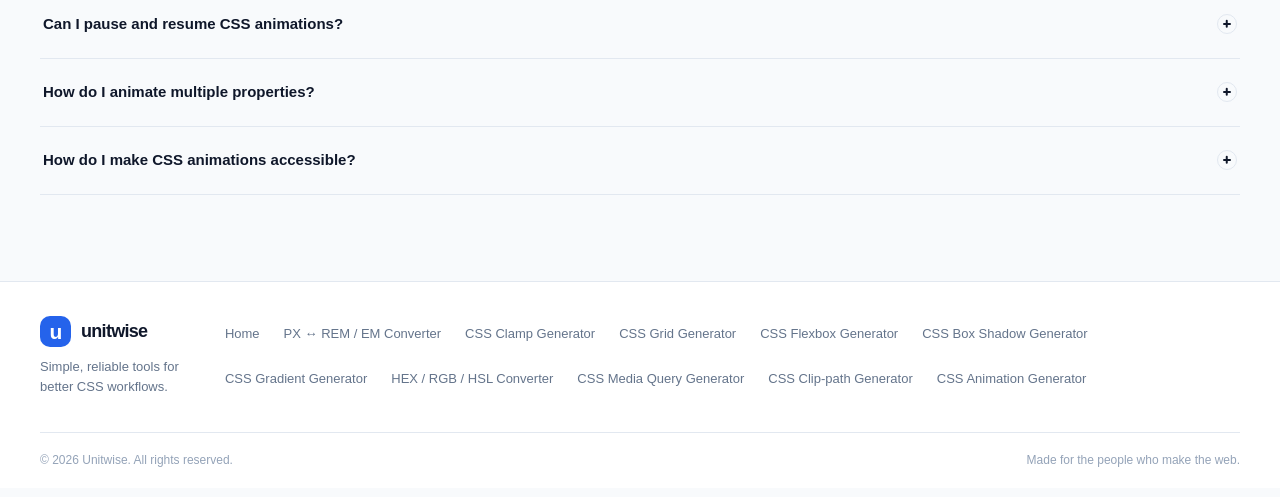
==== commit 74b922c1: "script 추가 <script type="text/javascript" src="//wcs.pstatic.net/wcslog.js"></script> <script type="t" ====
--- a/animation.html
+++ b/animation.html
@@ -528,6 +528,14 @@
     </section>
   </main>
   <div id="footer"></div>
+  <script type="text/javascript" src="//wcs.pstatic.net/wcslog.js"></script>
+  <script type="text/javascript">
+    if(!wcs_add) var wcs_add = {};
+    wcs_add["wa"] = "2c5a9543d86cdc";
+    if(window.wcs) {
+      wcs_do();
+    }
+  </script>
 </body>
 
 </html>
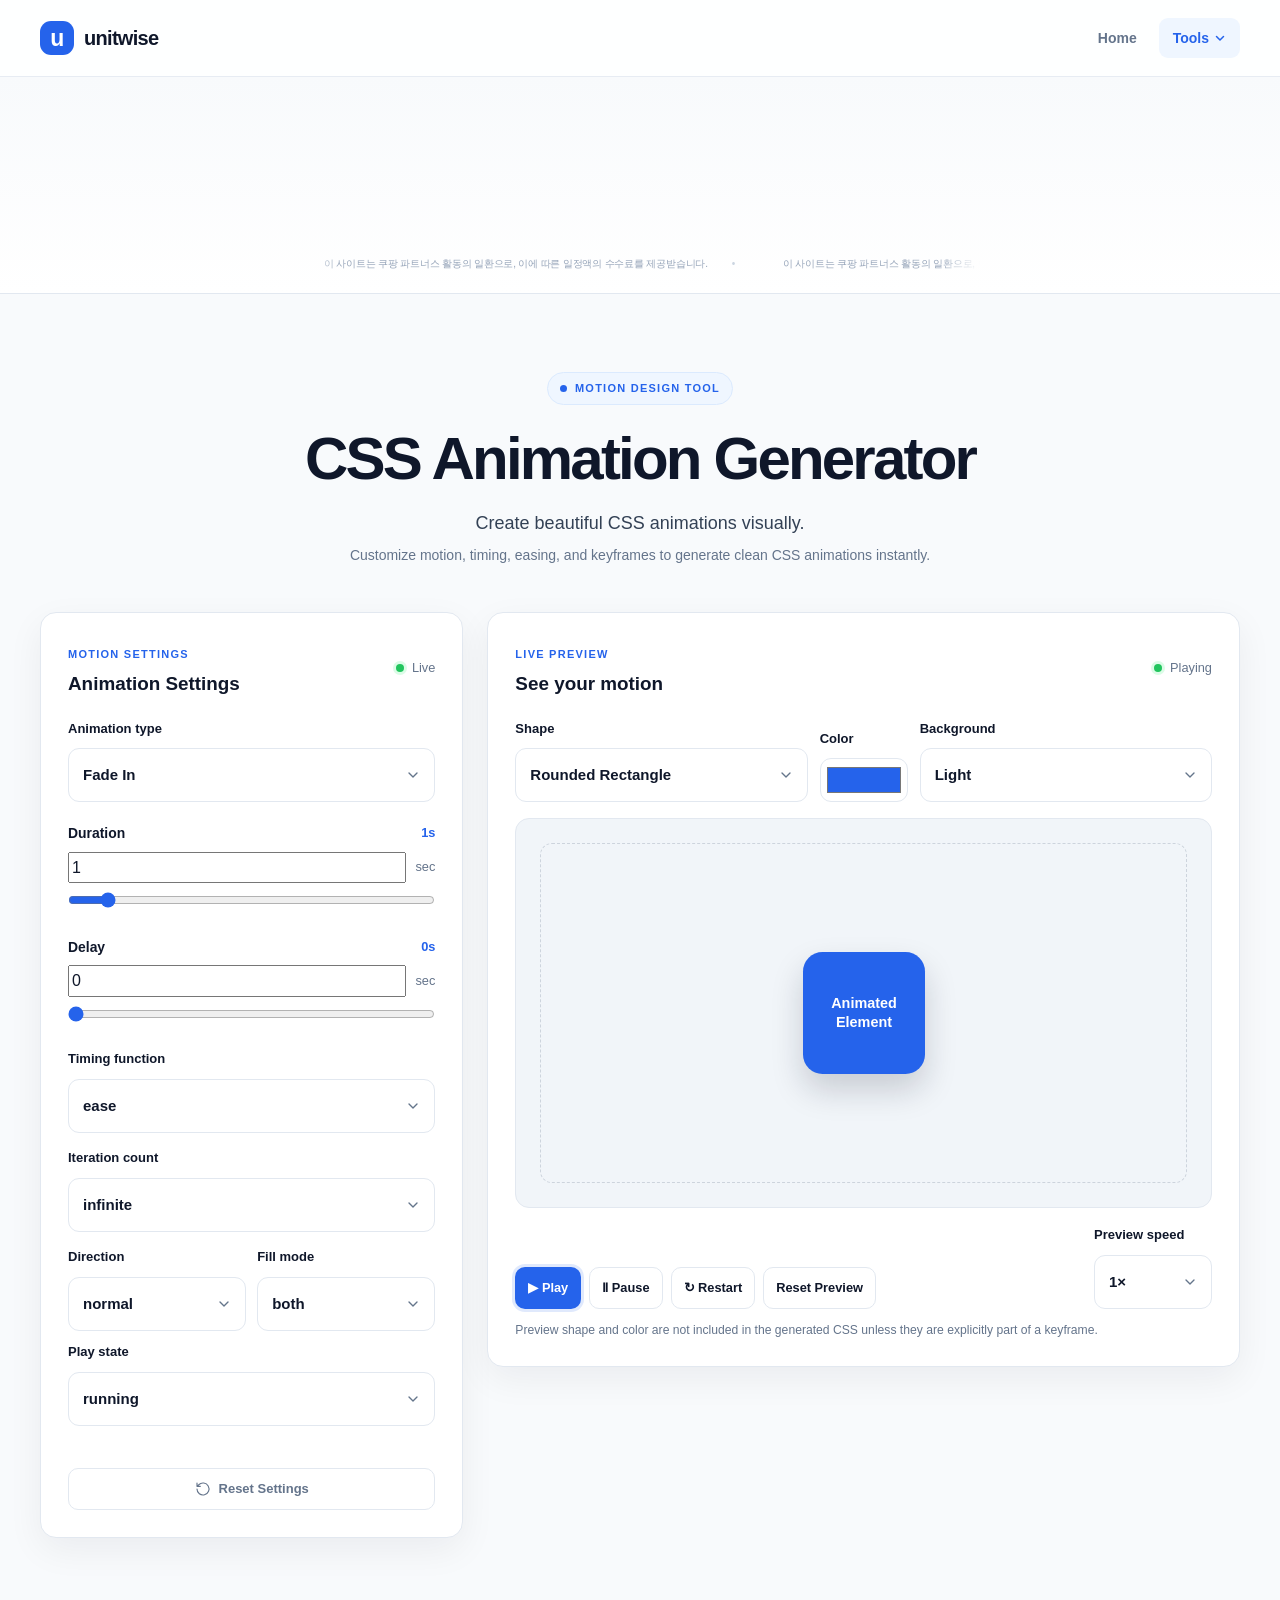
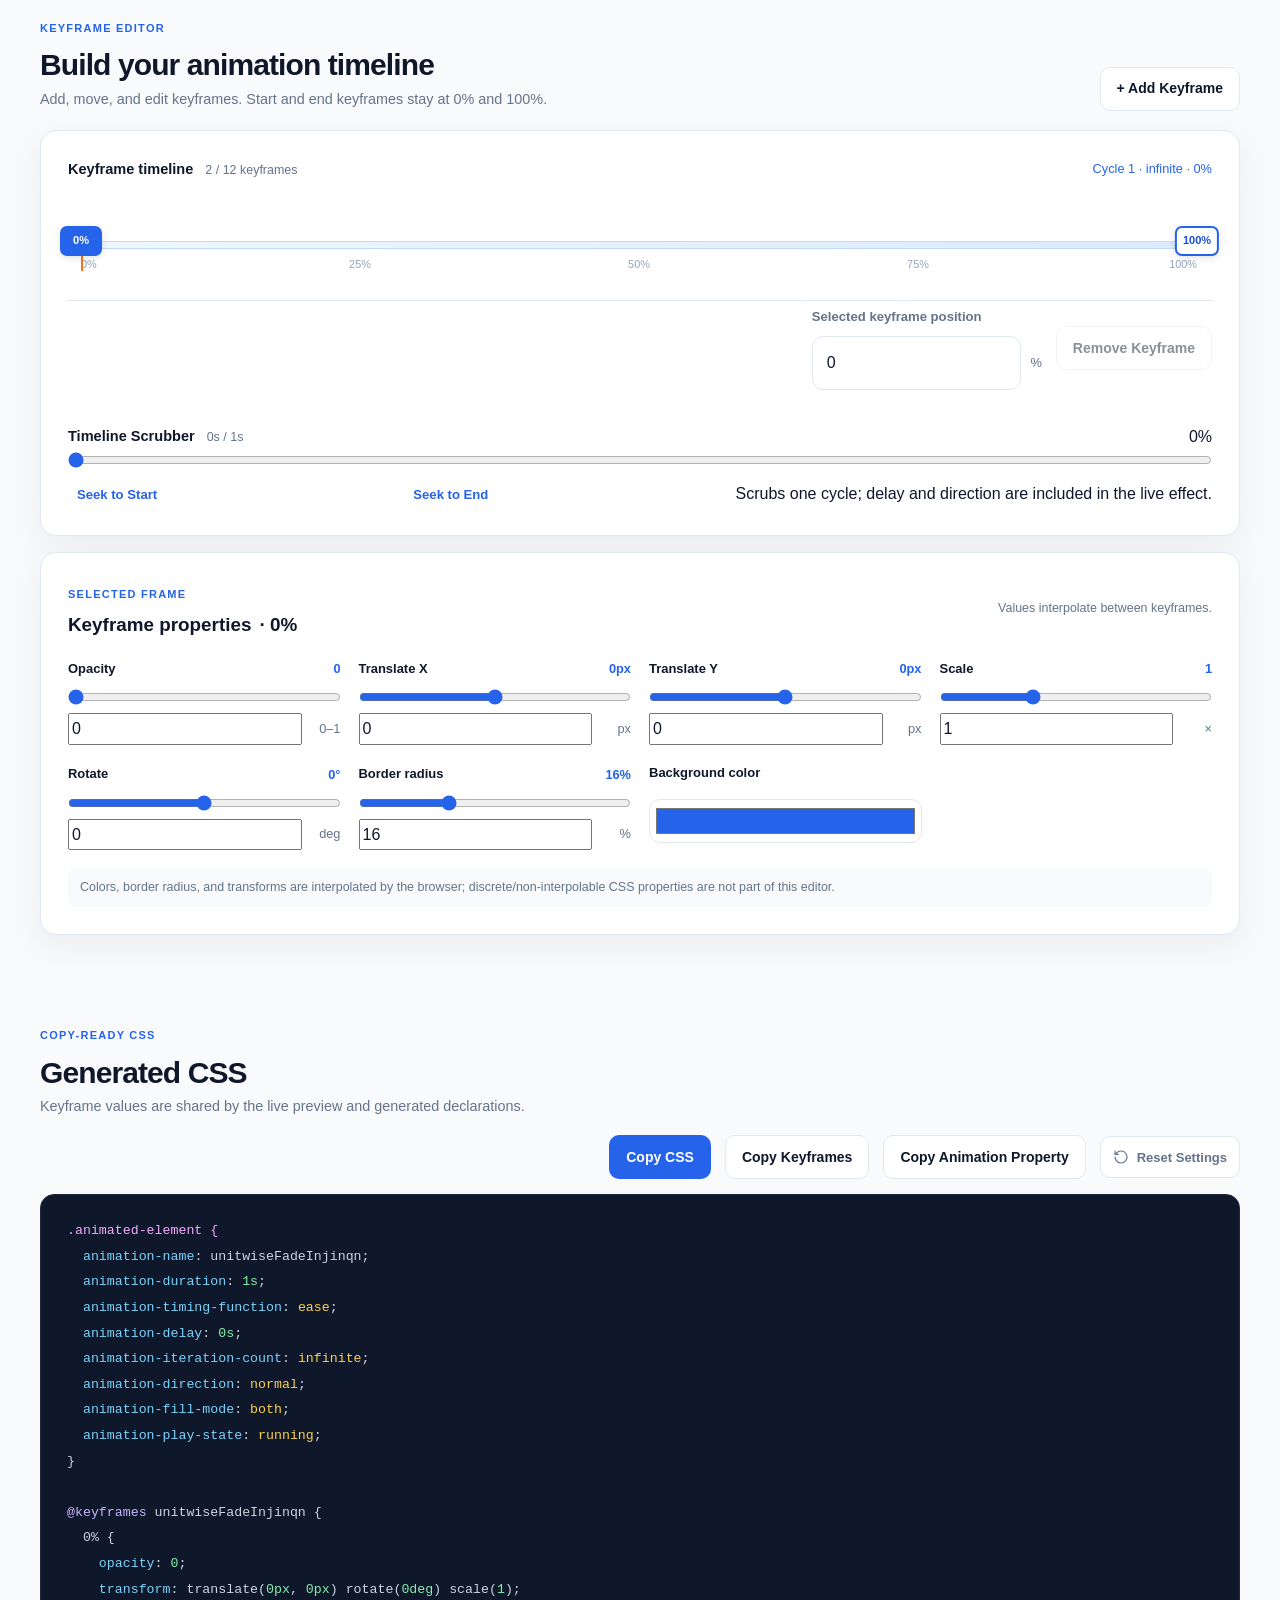
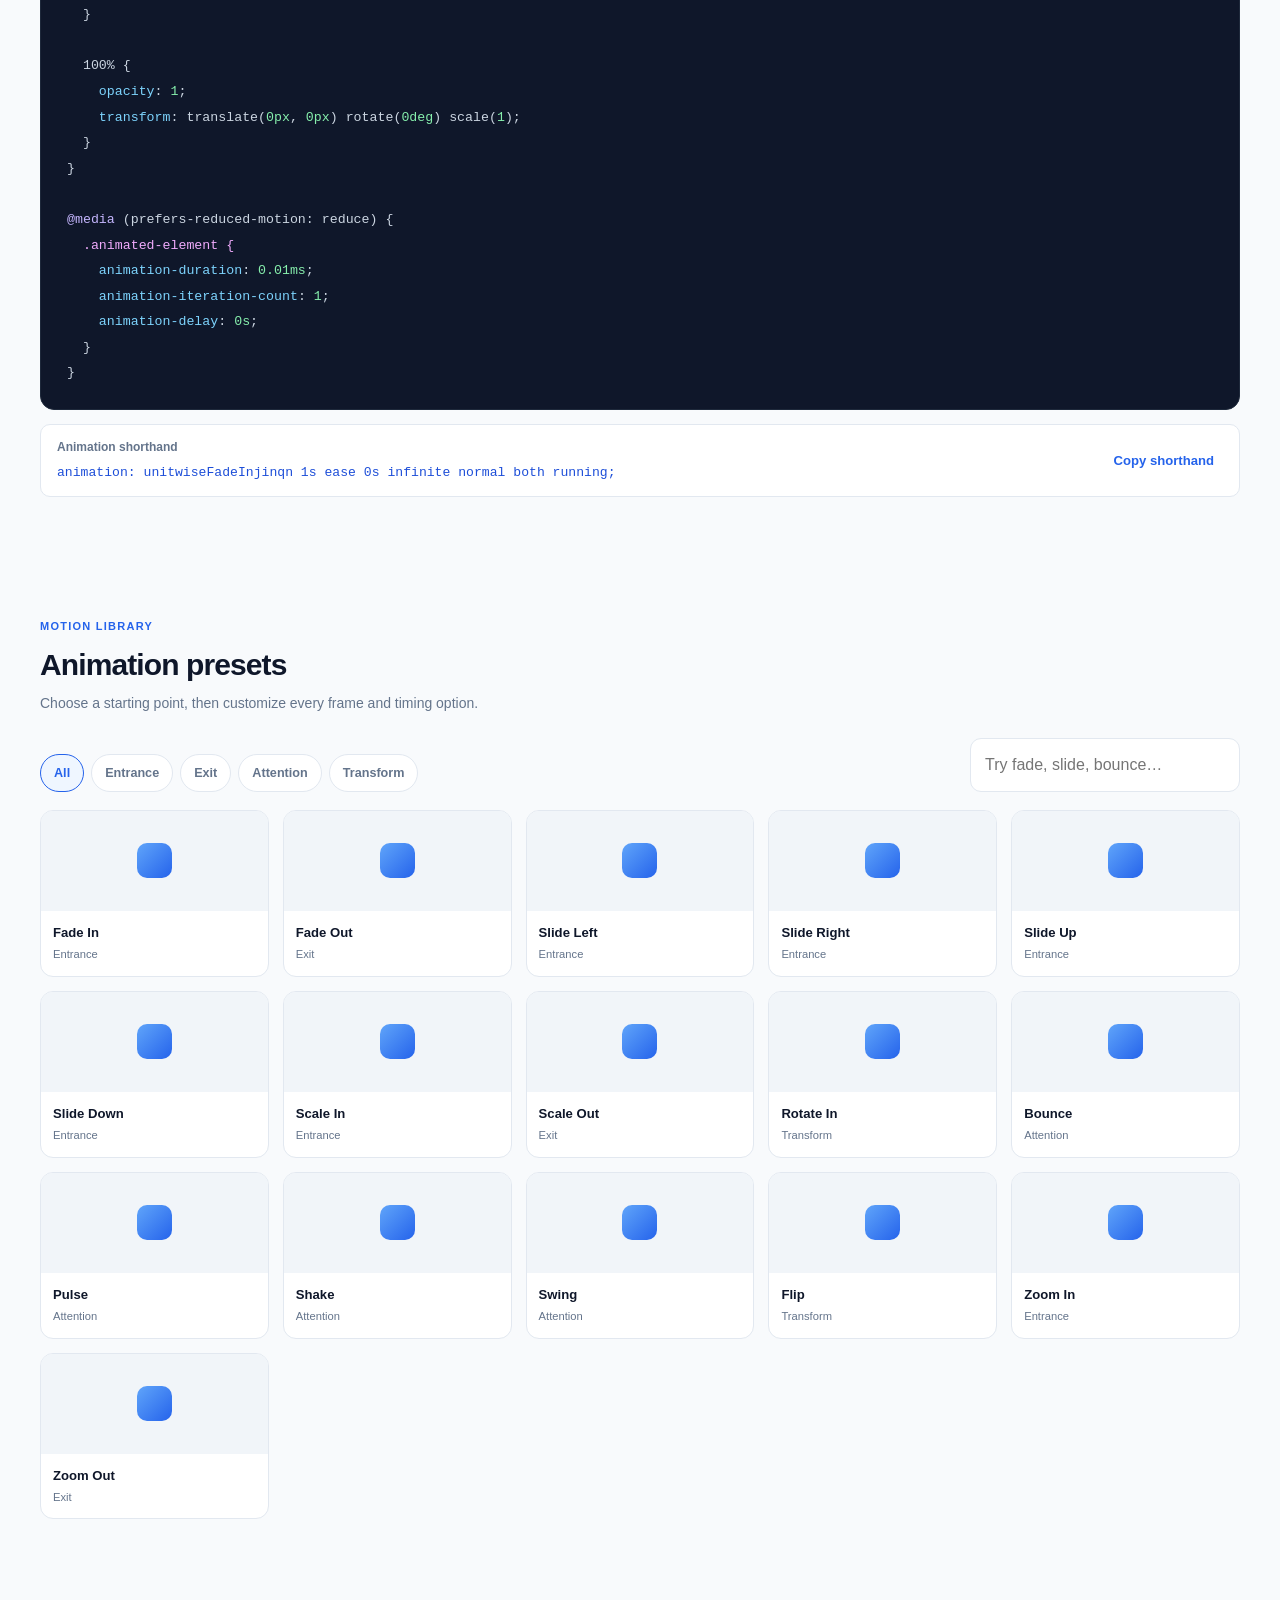
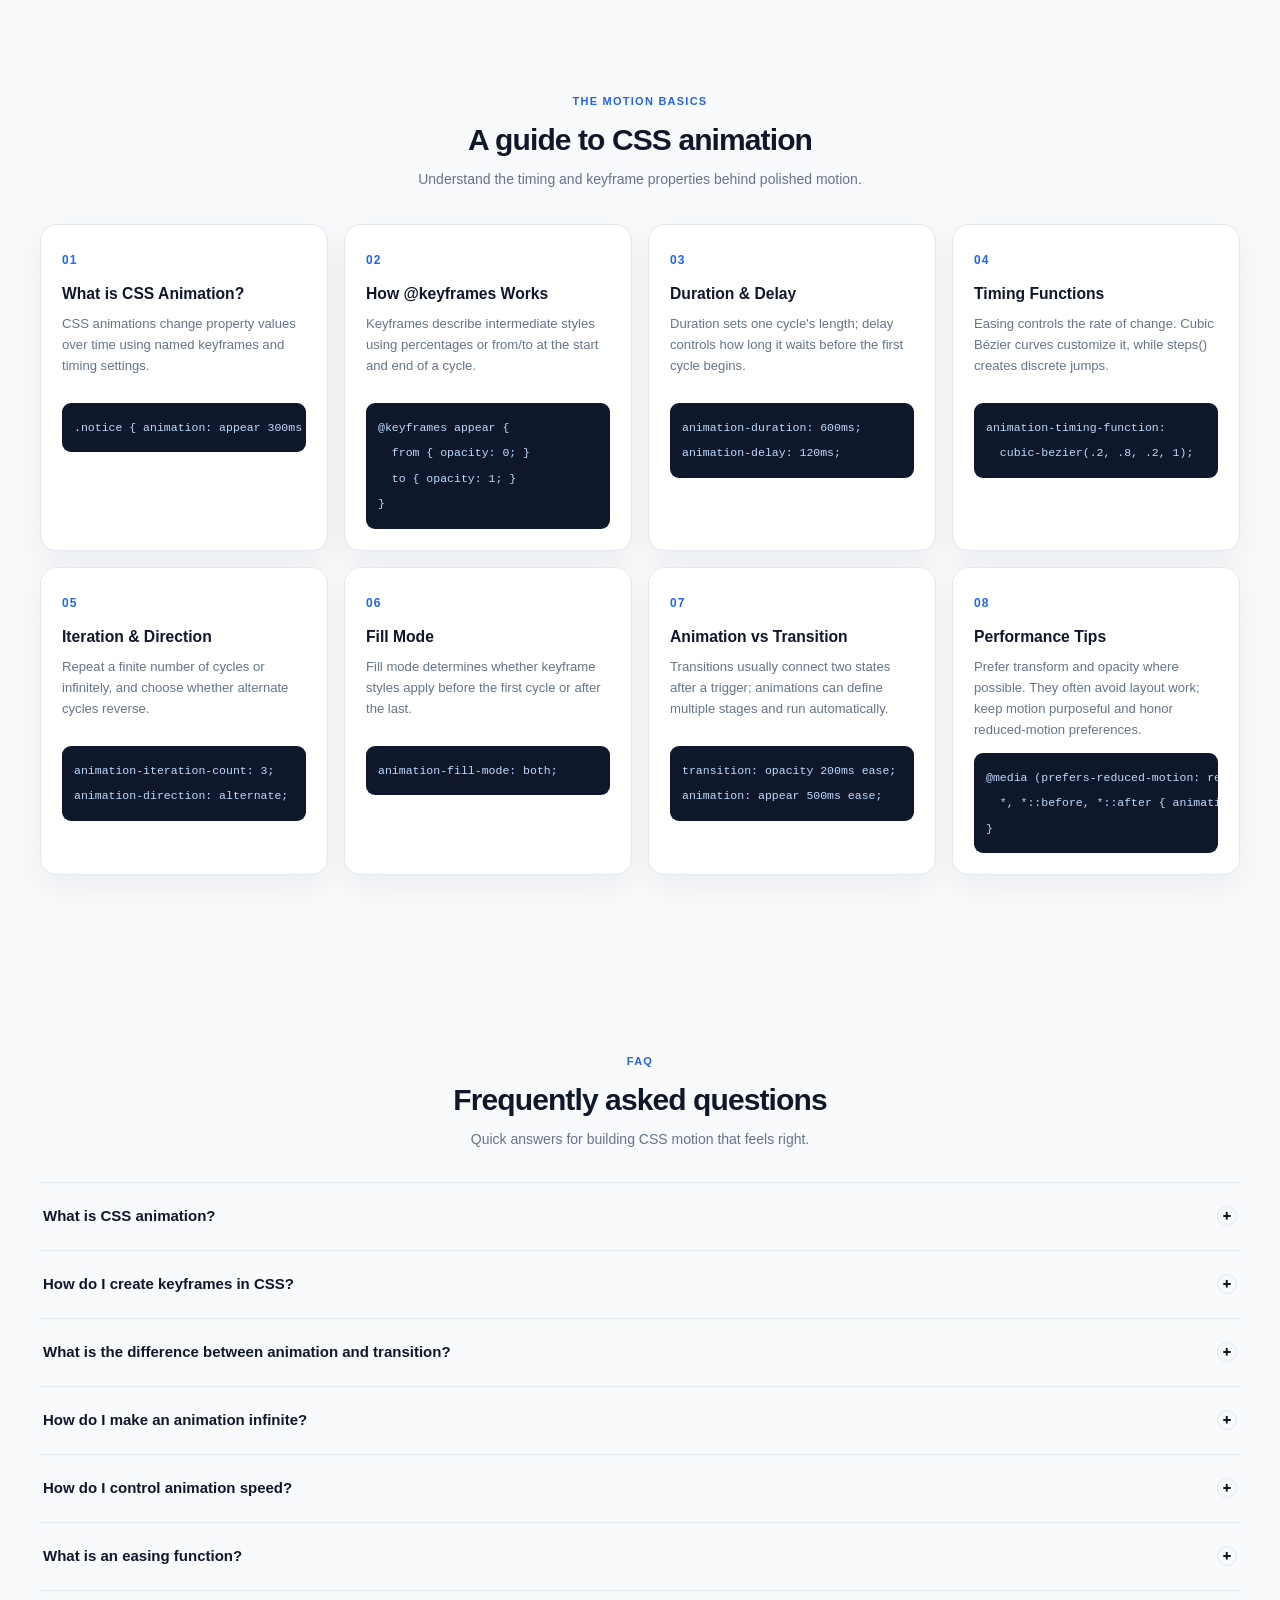
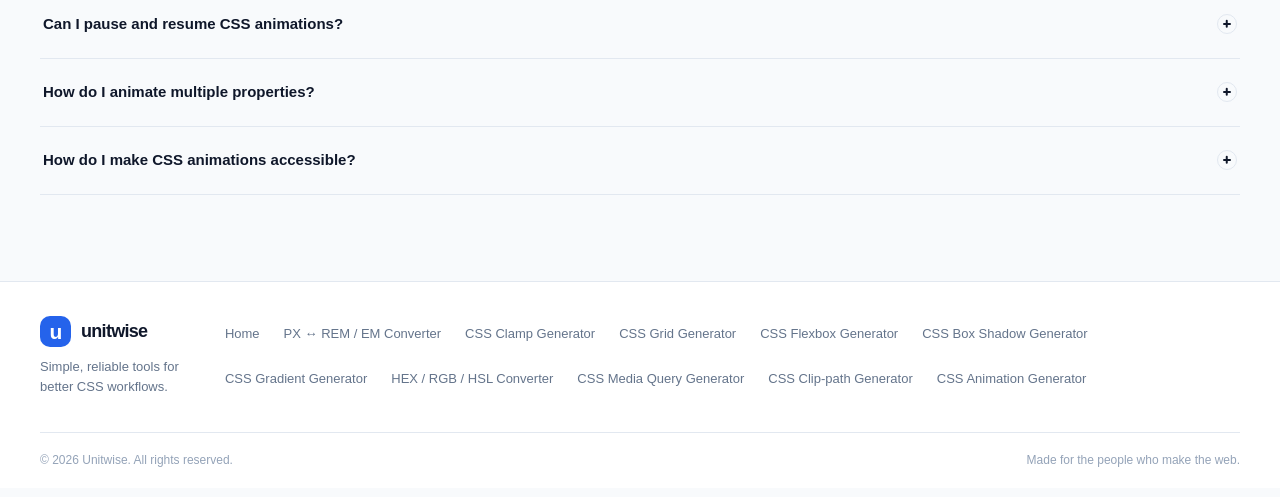
==== commit 5d03547d: "script 추가 <script async src="https://www.googletagmanager.com/gtm.js?id=GTM-K4VZ9BSR"></script> <scr" ====
--- a/animation.html
+++ b/animation.html
@@ -528,11 +528,19 @@
     </section>
   </main>
   <div id="footer"></div>
+
+  <script async src="https://www.googletagmanager.com/gtm.js?id=GTM-K4VZ9BSR"></script>
+  <script>
+    window.dataLayer = window.dataLayer || [];
+    function gtag() { dataLayer.push(arguments); }
+    gtag('js', new Date());
+  </script>
+
   <script type="text/javascript" src="//wcs.pstatic.net/wcslog.js"></script>
   <script type="text/javascript">
-    if(!wcs_add) var wcs_add = {};
+    if (!wcs_add) var wcs_add = {};
     wcs_add["wa"] = "2c5a9543d86cdc";
-    if(window.wcs) {
+    if (window.wcs) {
       wcs_do();
     }
   </script>
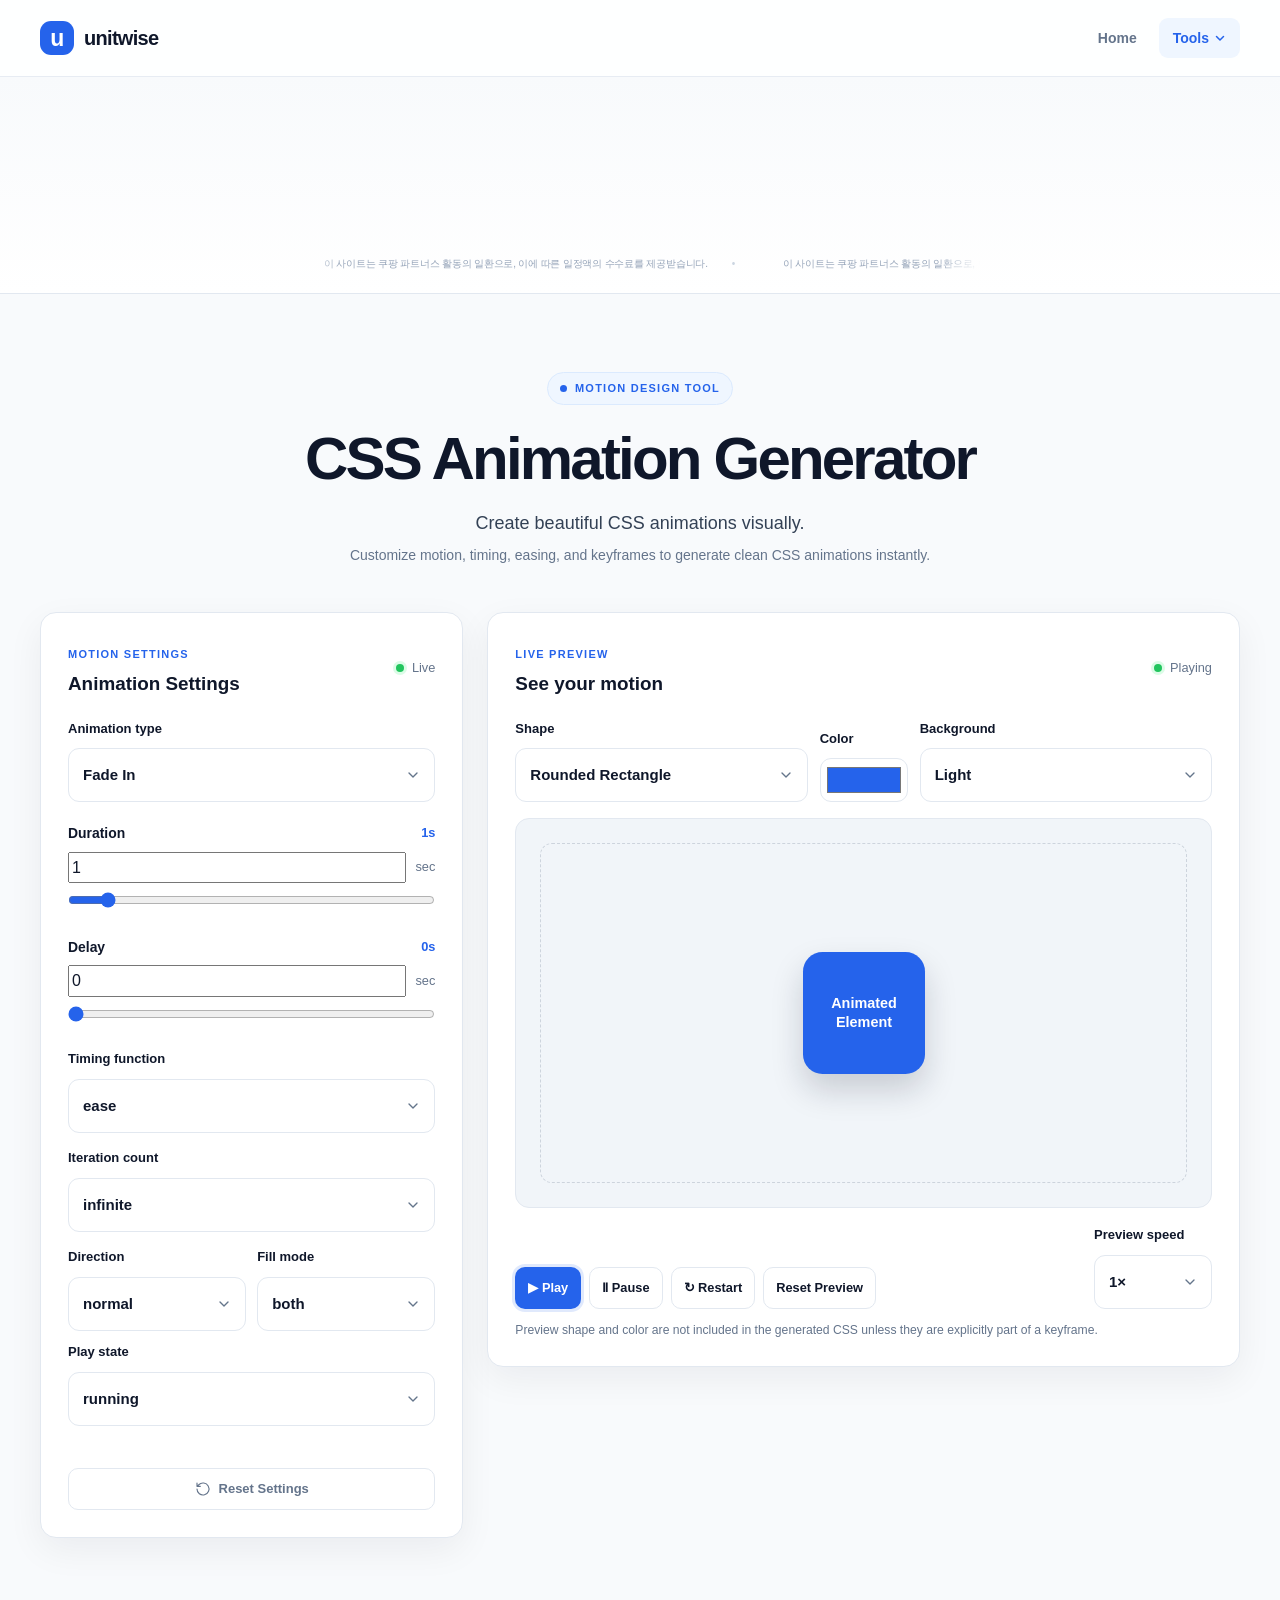
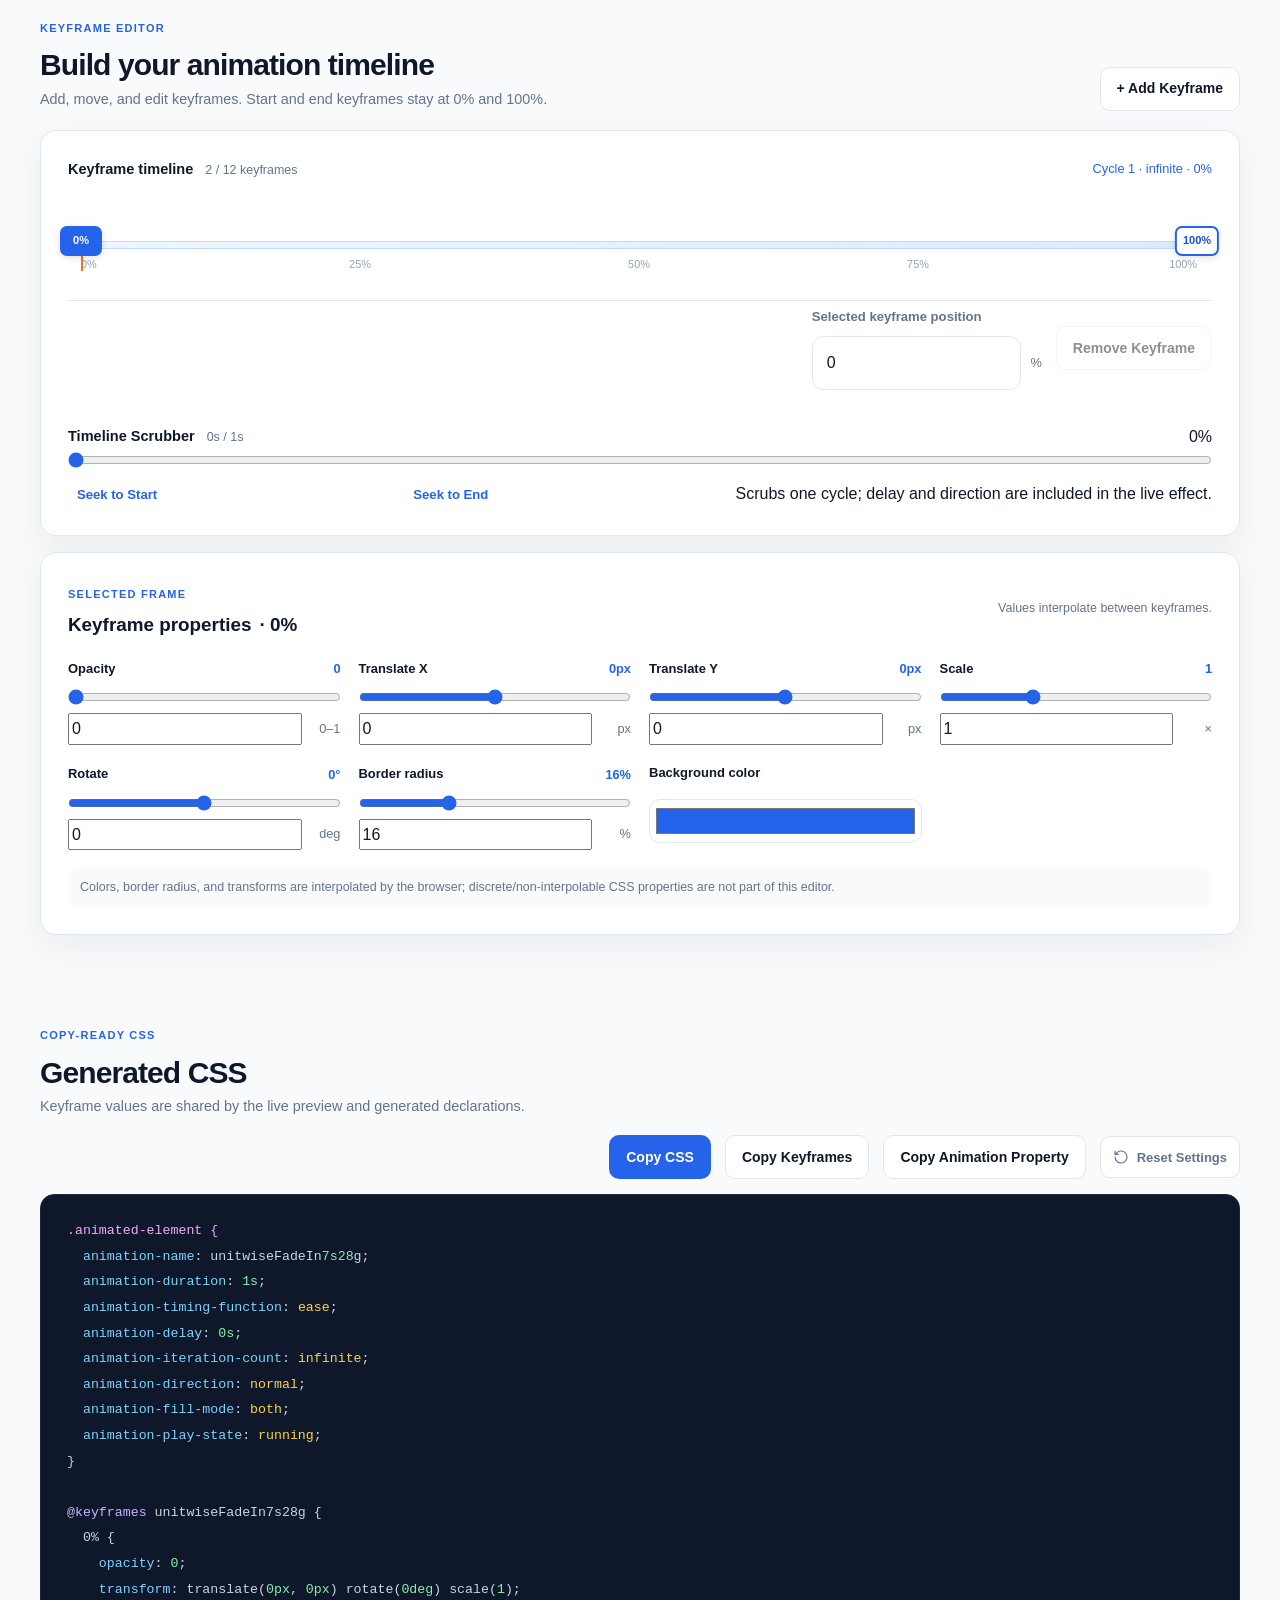
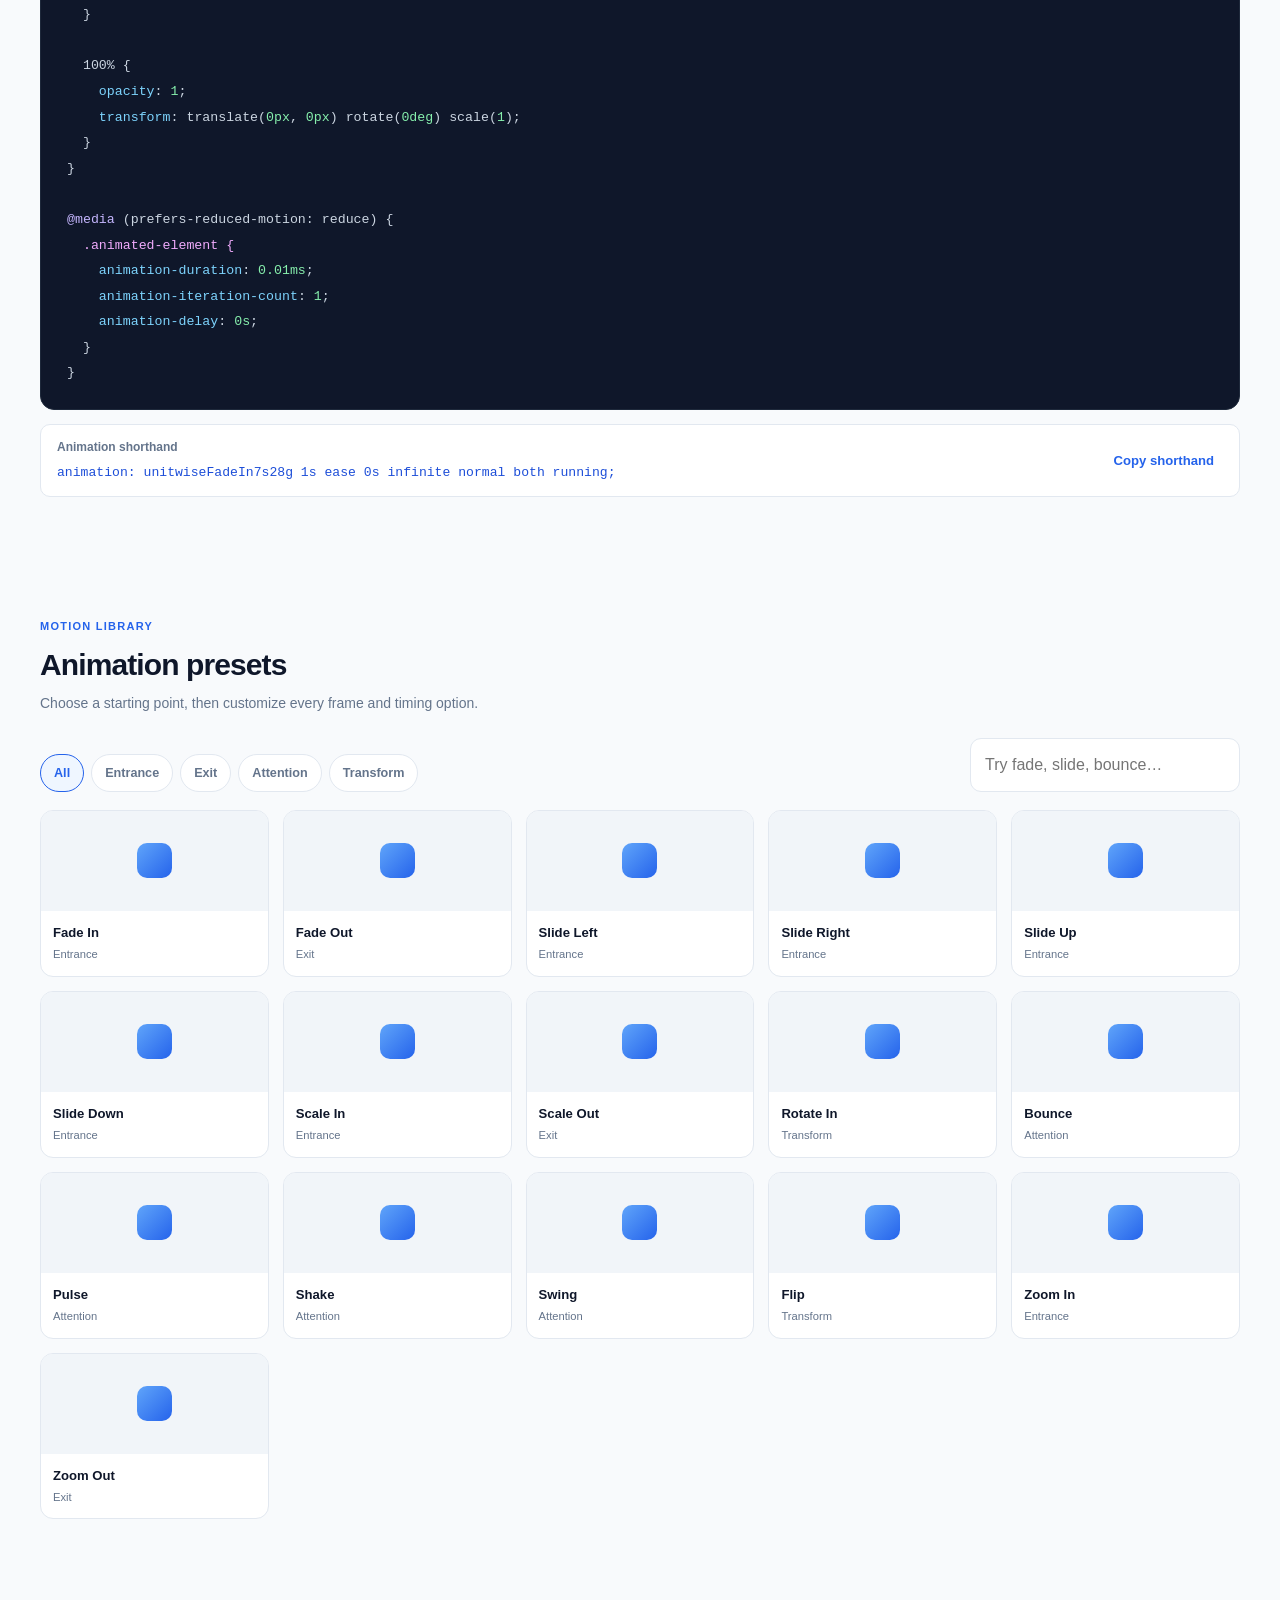
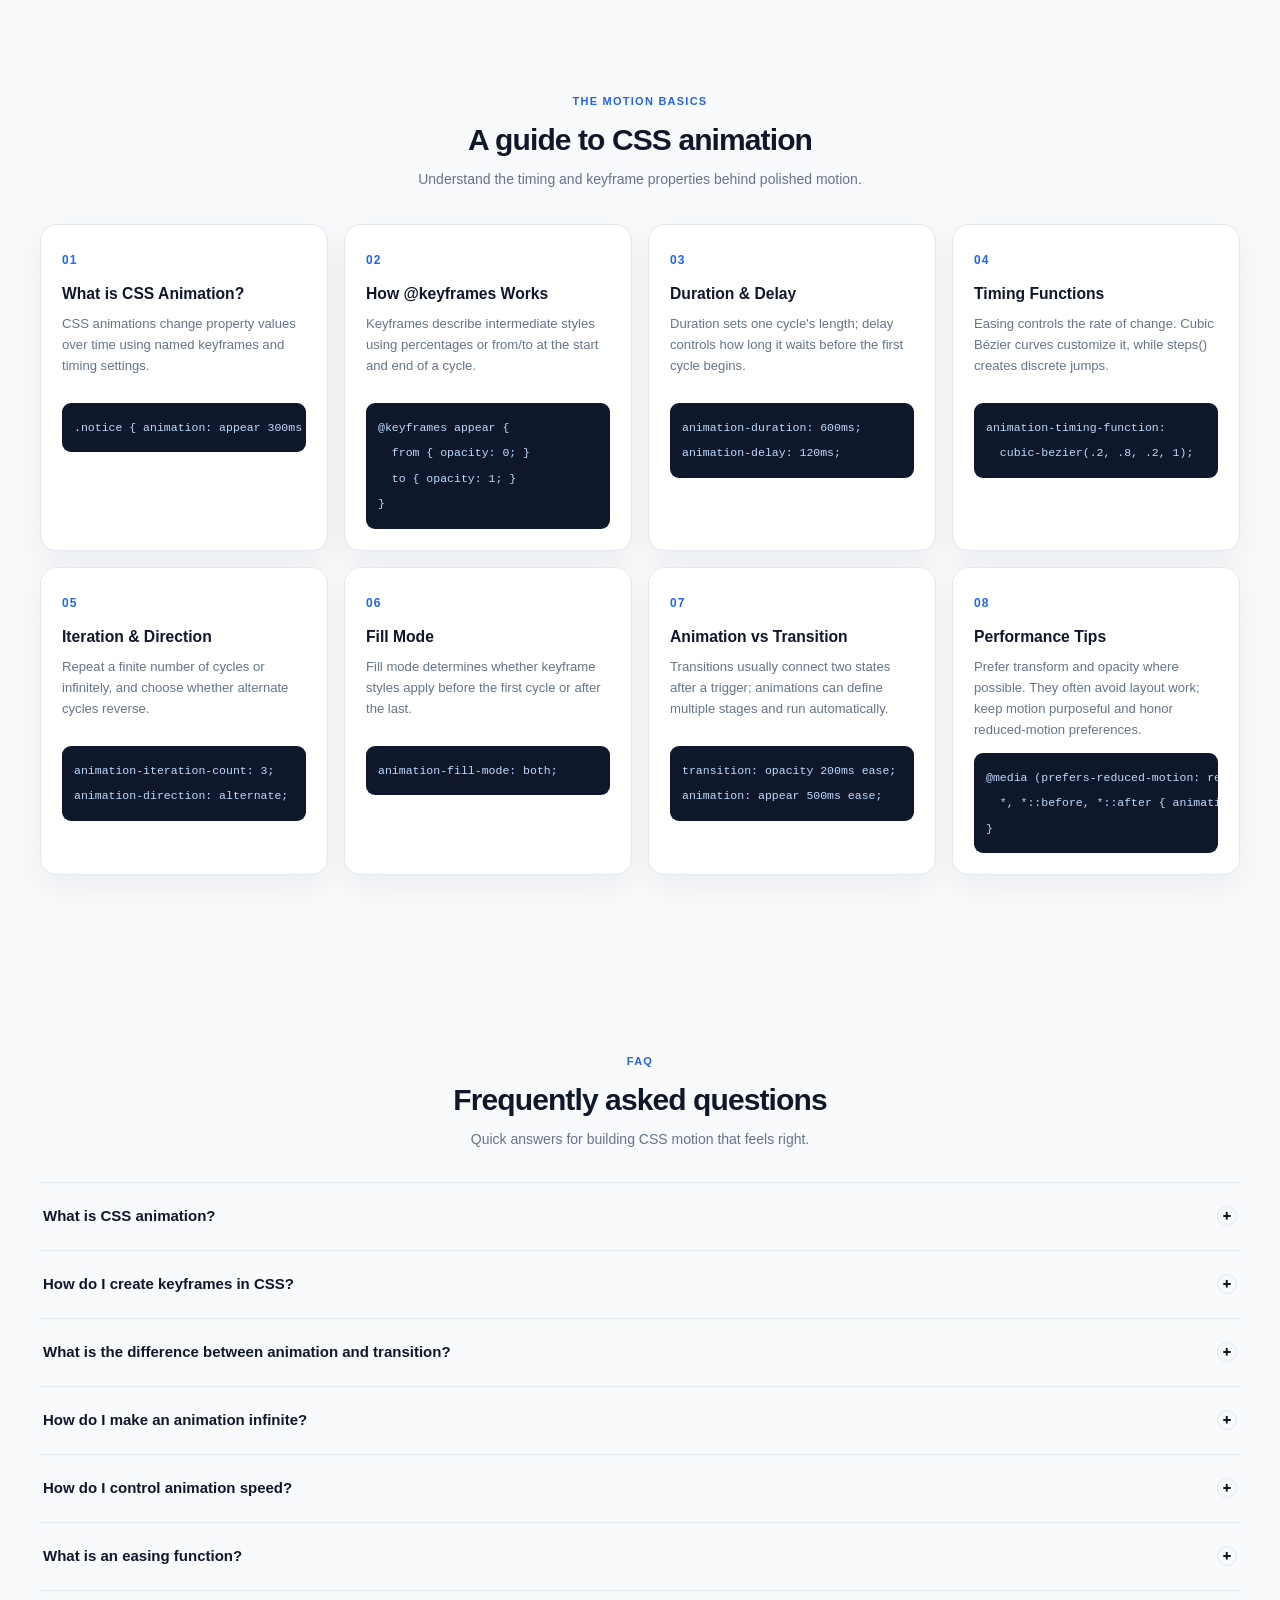
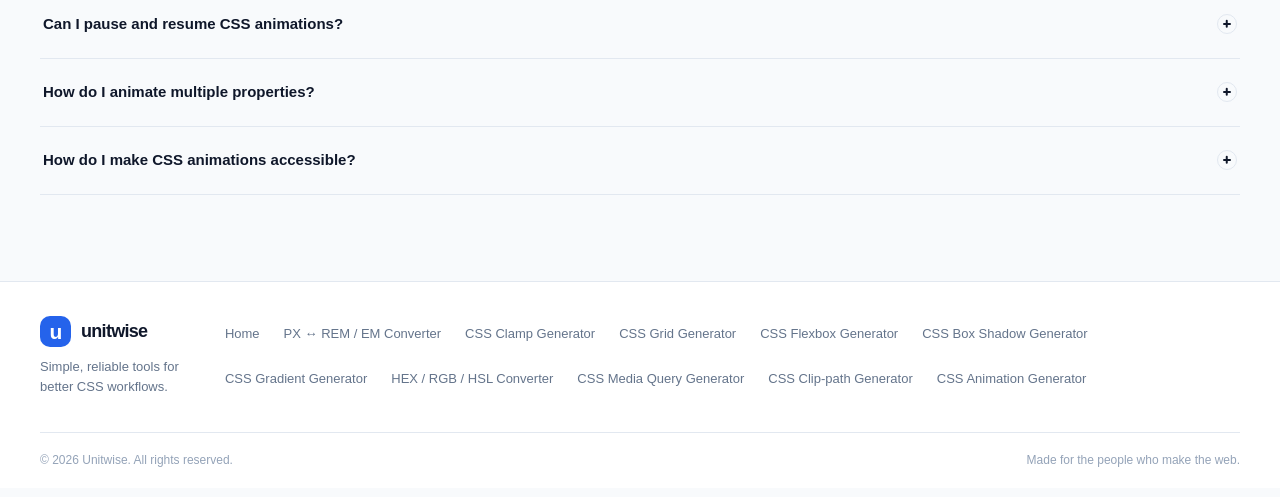
==== commit e5f1cffb: "구글 애널리틱스 태그 추가 <!-- Google tag (gtag.js) --> <script async src="https://www.googletagmanager.com/gta" ====
--- a/animation.html
+++ b/animation.html
@@ -4,6 +4,17 @@
 <head>
   <meta charset="utf-8">
   <meta name="viewport" content="width=device-width, initial-scale=1">
+
+  <!-- Google tag (gtag.js) -->
+  <script async src="https://www.googletagmanager.com/gtag/js?id=G-XFXFJ6M28G"></script>
+  <script>
+    window.dataLayer = window.dataLayer || [];
+    function gtag() { dataLayer.push(arguments); }
+    gtag('js', new Date());
+
+    gtag('config', 'G-XFXFJ6M28G');
+  </script>
+
   <meta name="description"
     content="Design, preview, and generate accessible CSS animations with a visual keyframe timeline editor.">
   <meta name="theme-color" content="#f8fafc">
@@ -529,13 +540,6 @@
   </main>
   <div id="footer"></div>
 
-  <script async src="https://www.googletagmanager.com/gtm.js?id=GTM-K4VZ9BSR"></script>
-  <script>
-    window.dataLayer = window.dataLayer || [];
-    function gtag() { dataLayer.push(arguments); }
-    gtag('js', new Date());
-  </script>
-
   <script type="text/javascript" src="//wcs.pstatic.net/wcslog.js"></script>
   <script type="text/javascript">
     if (!wcs_add) var wcs_add = {};
